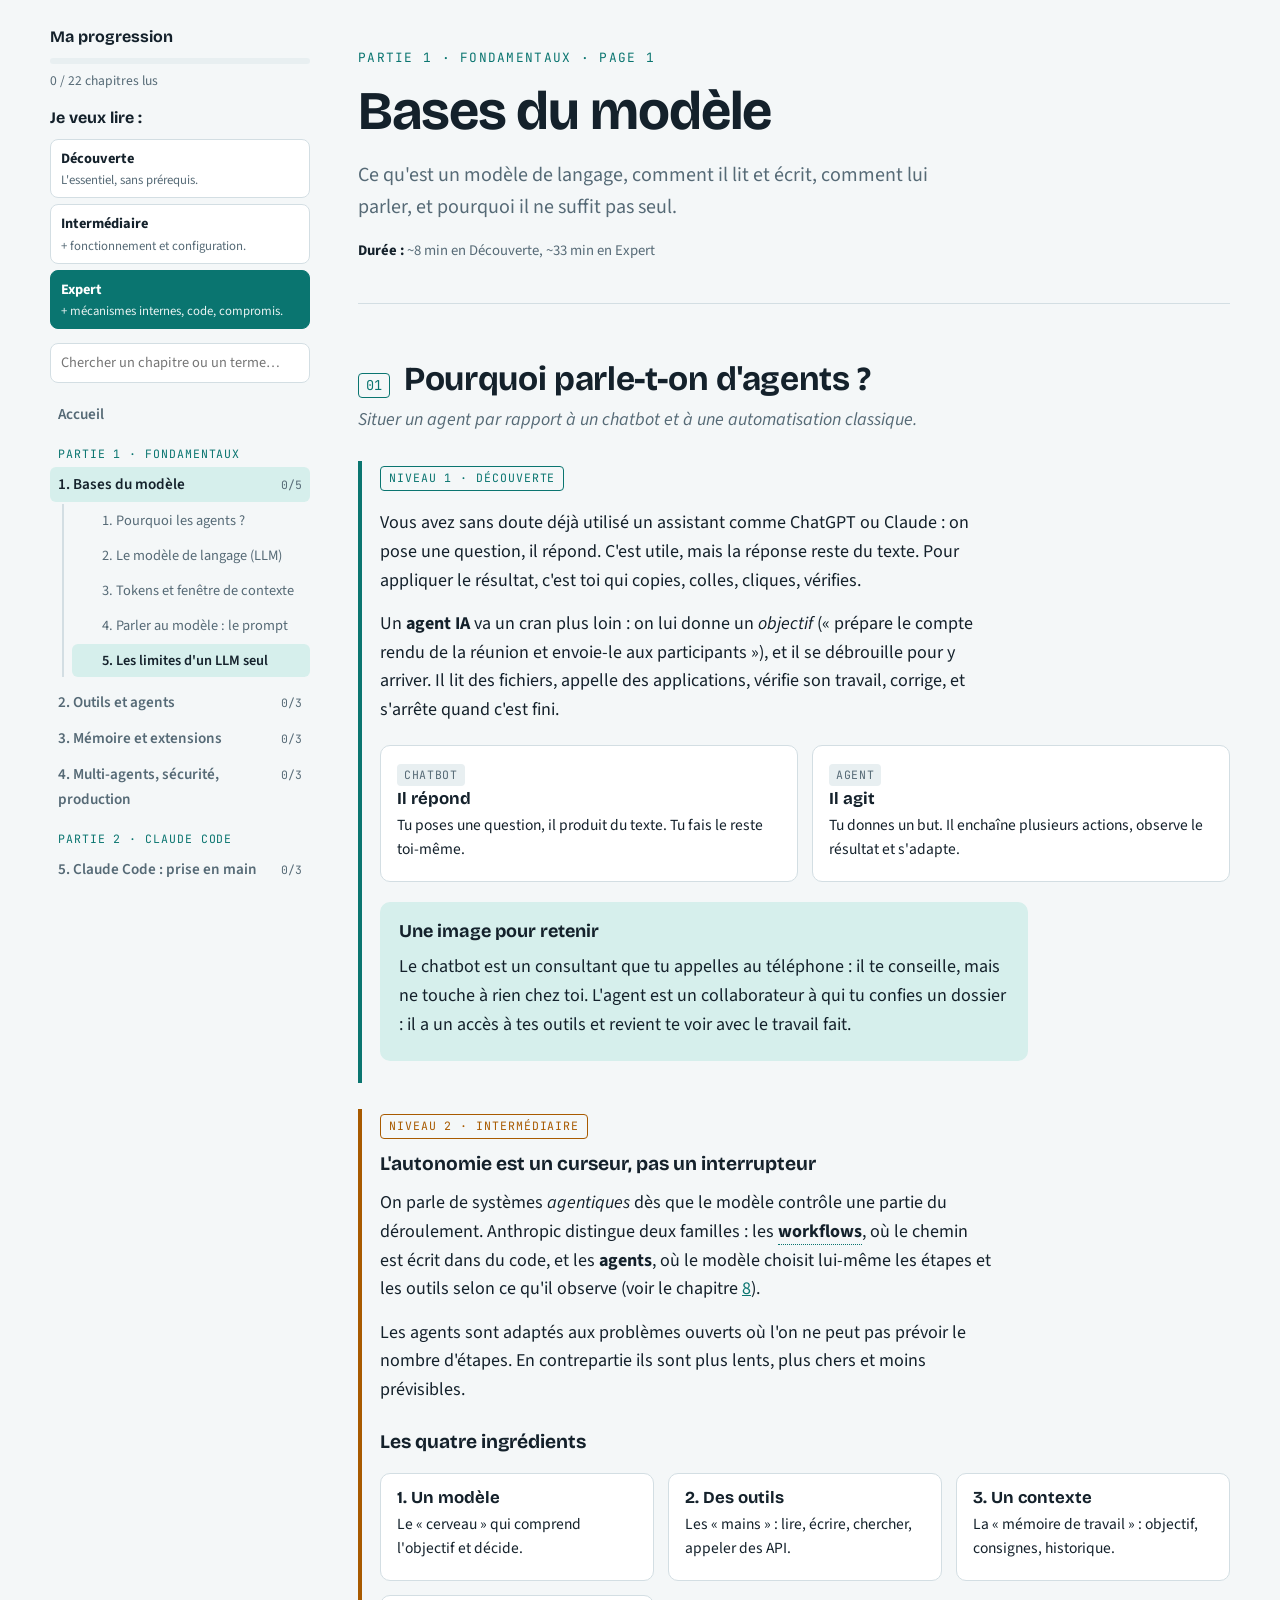
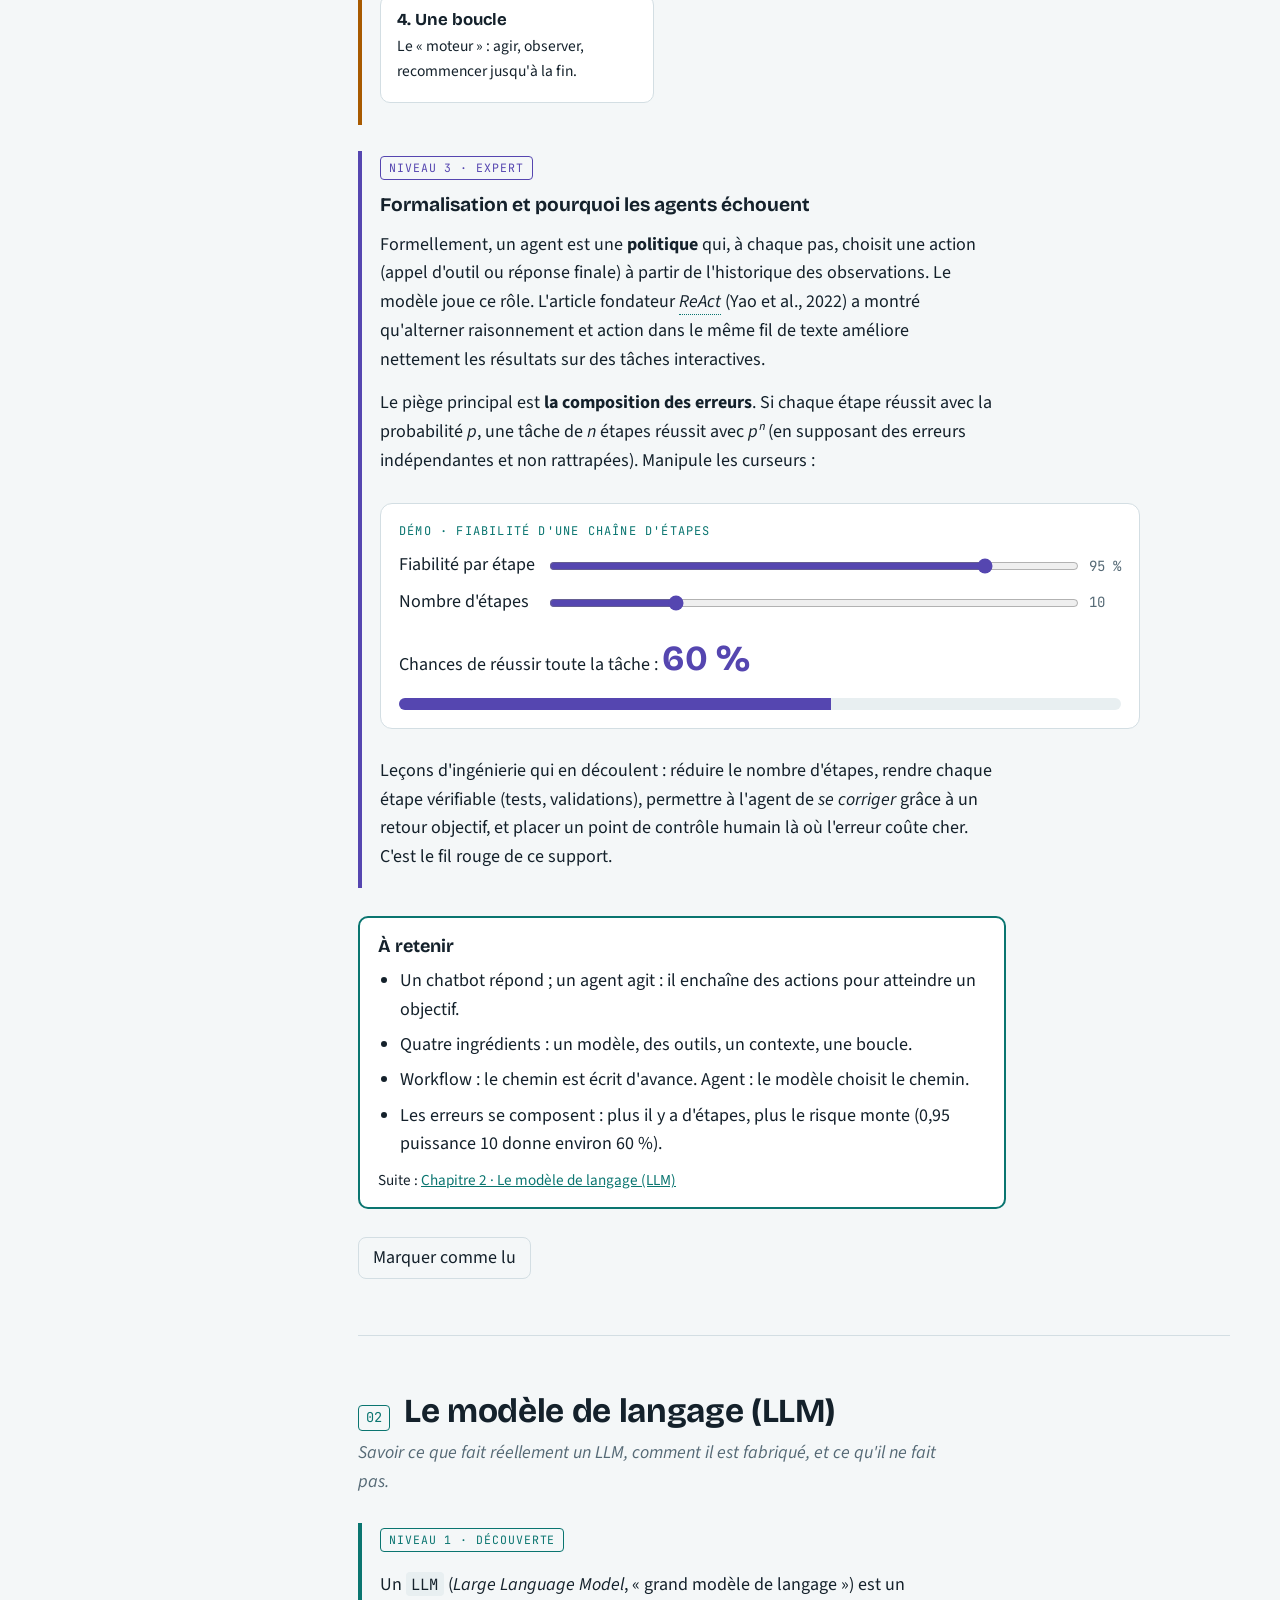
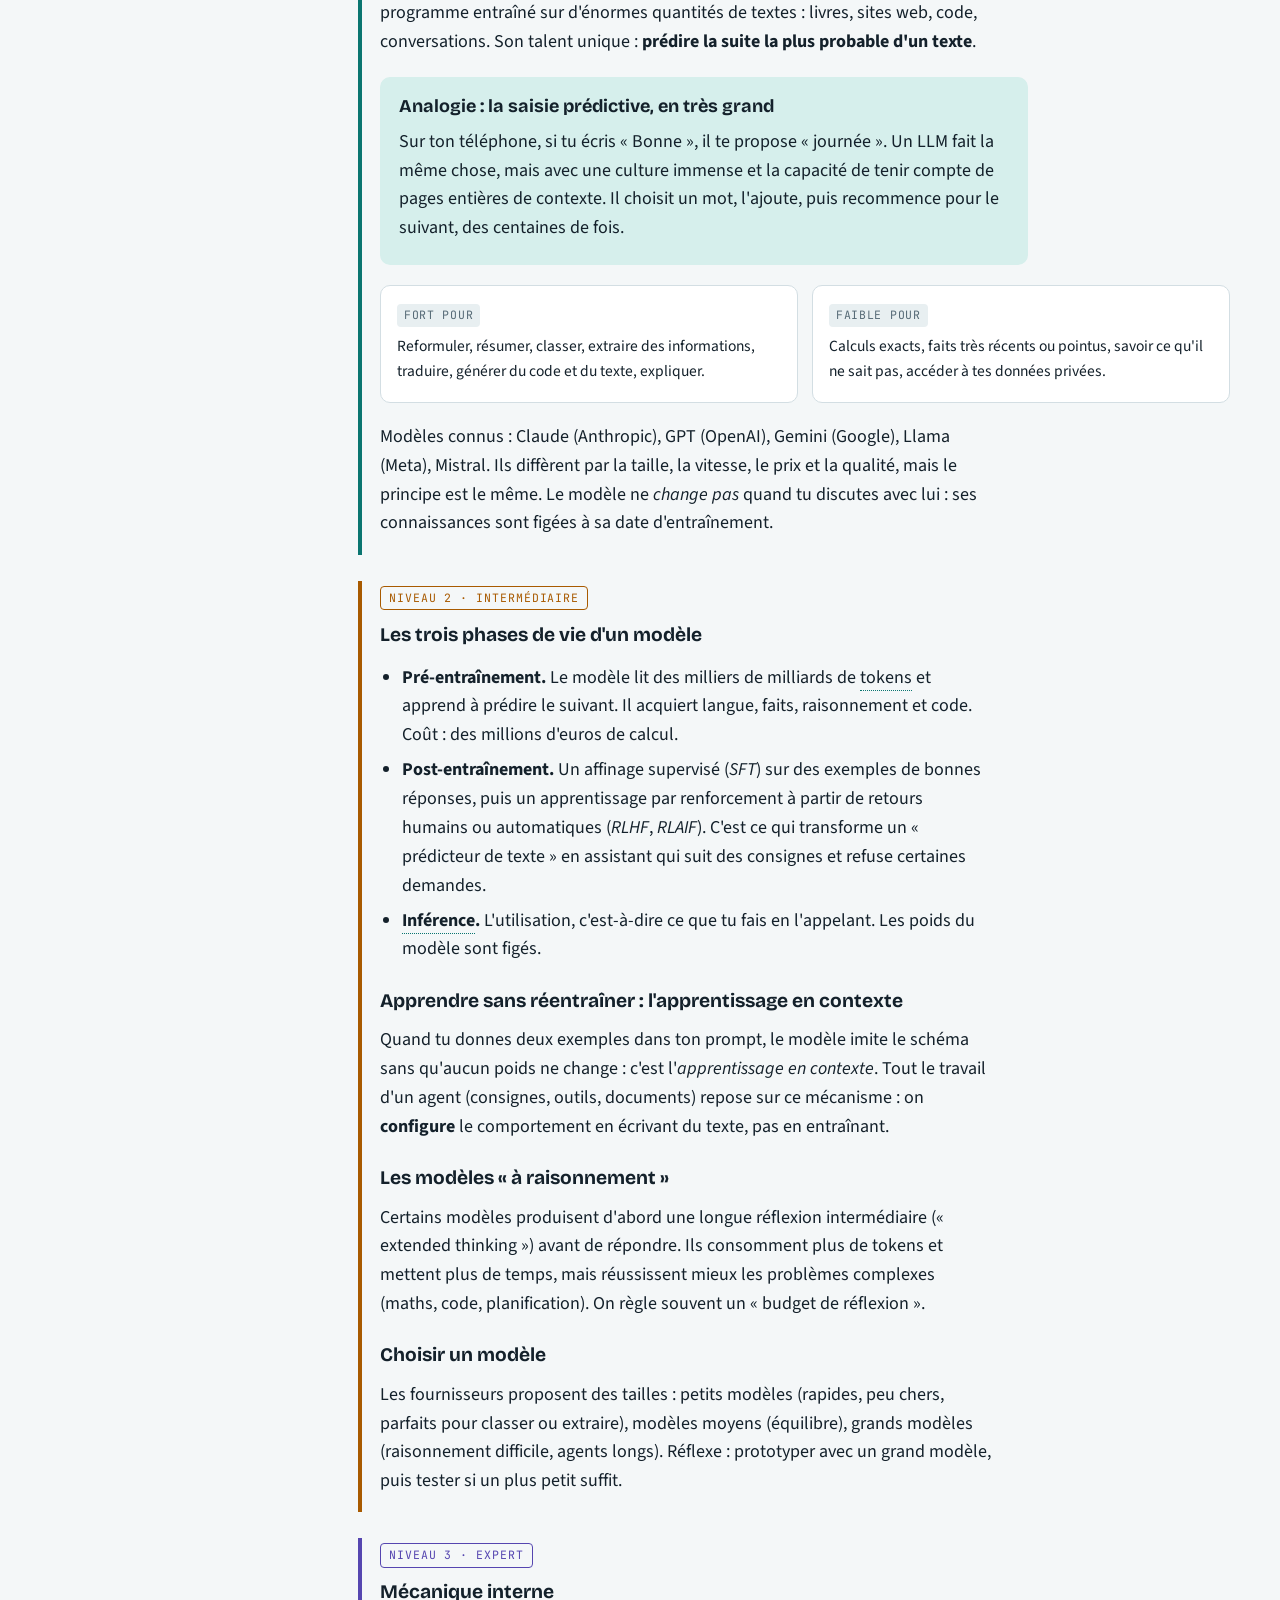
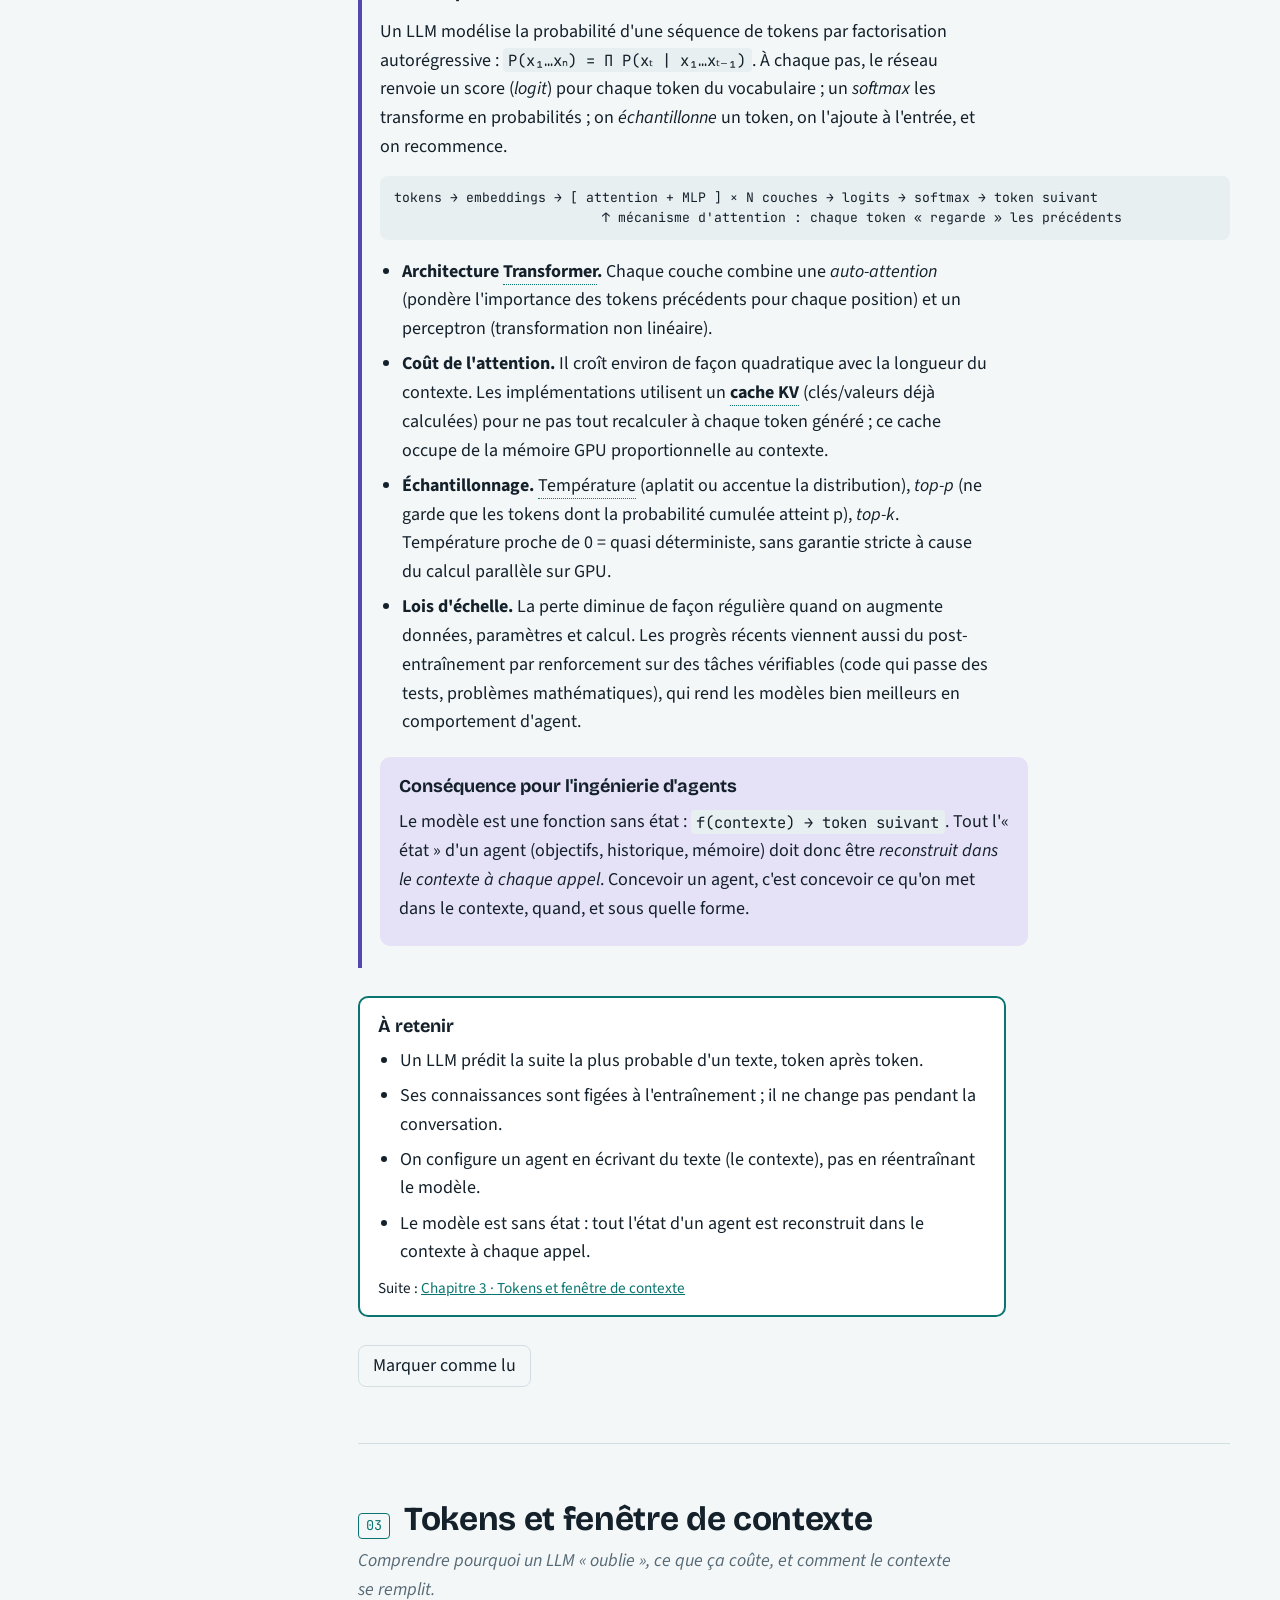
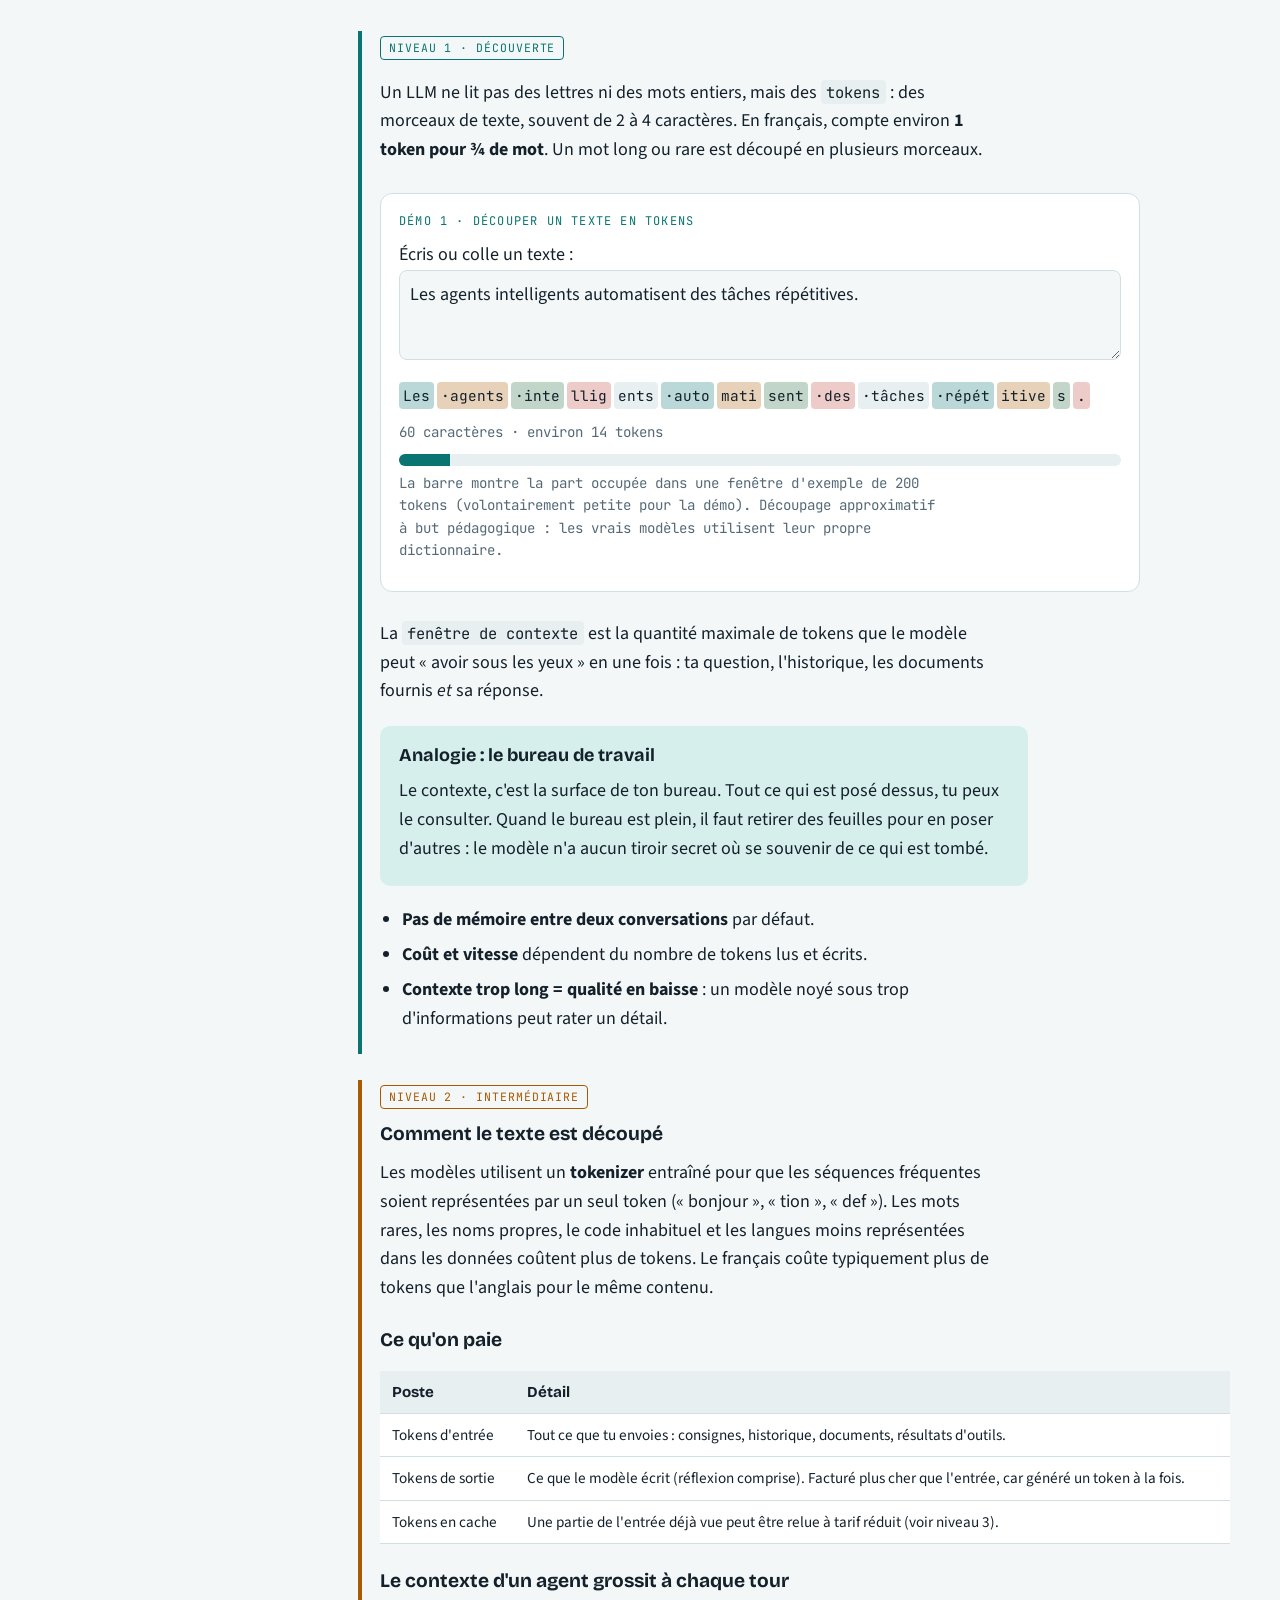
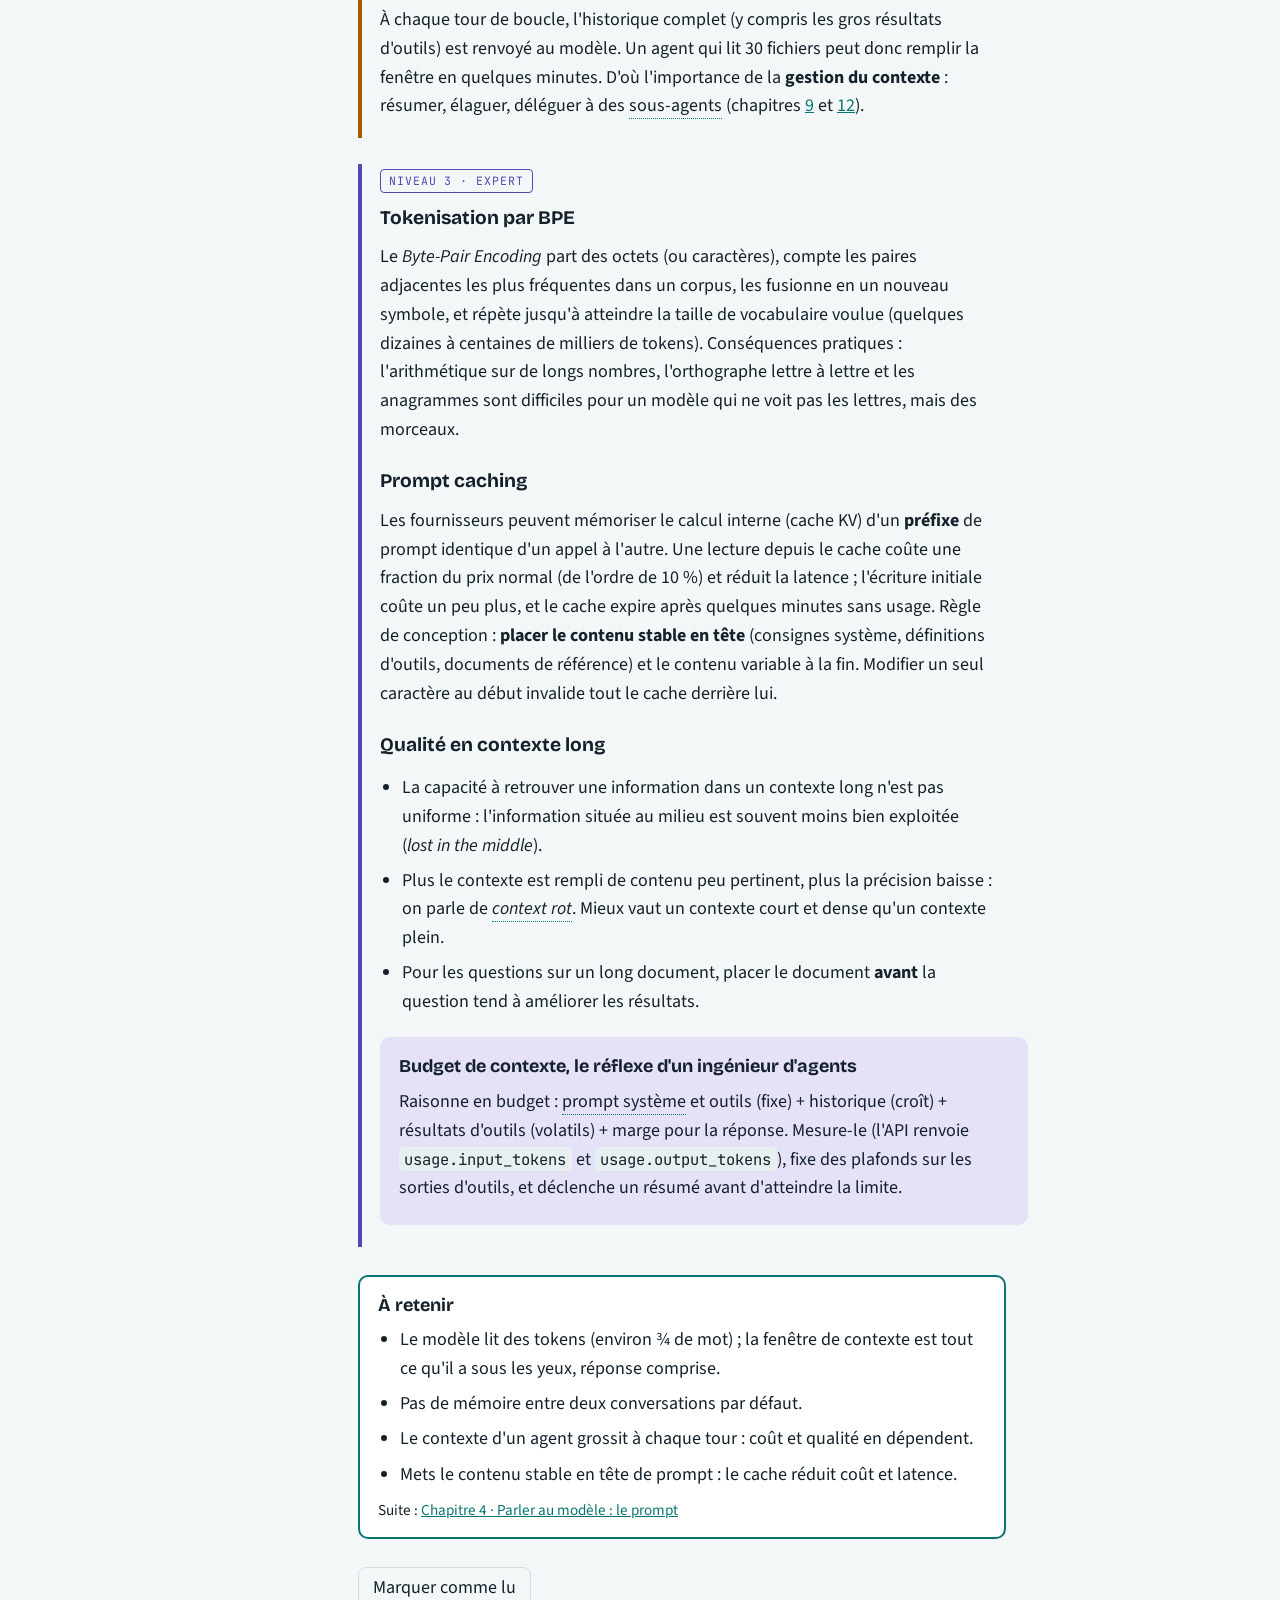
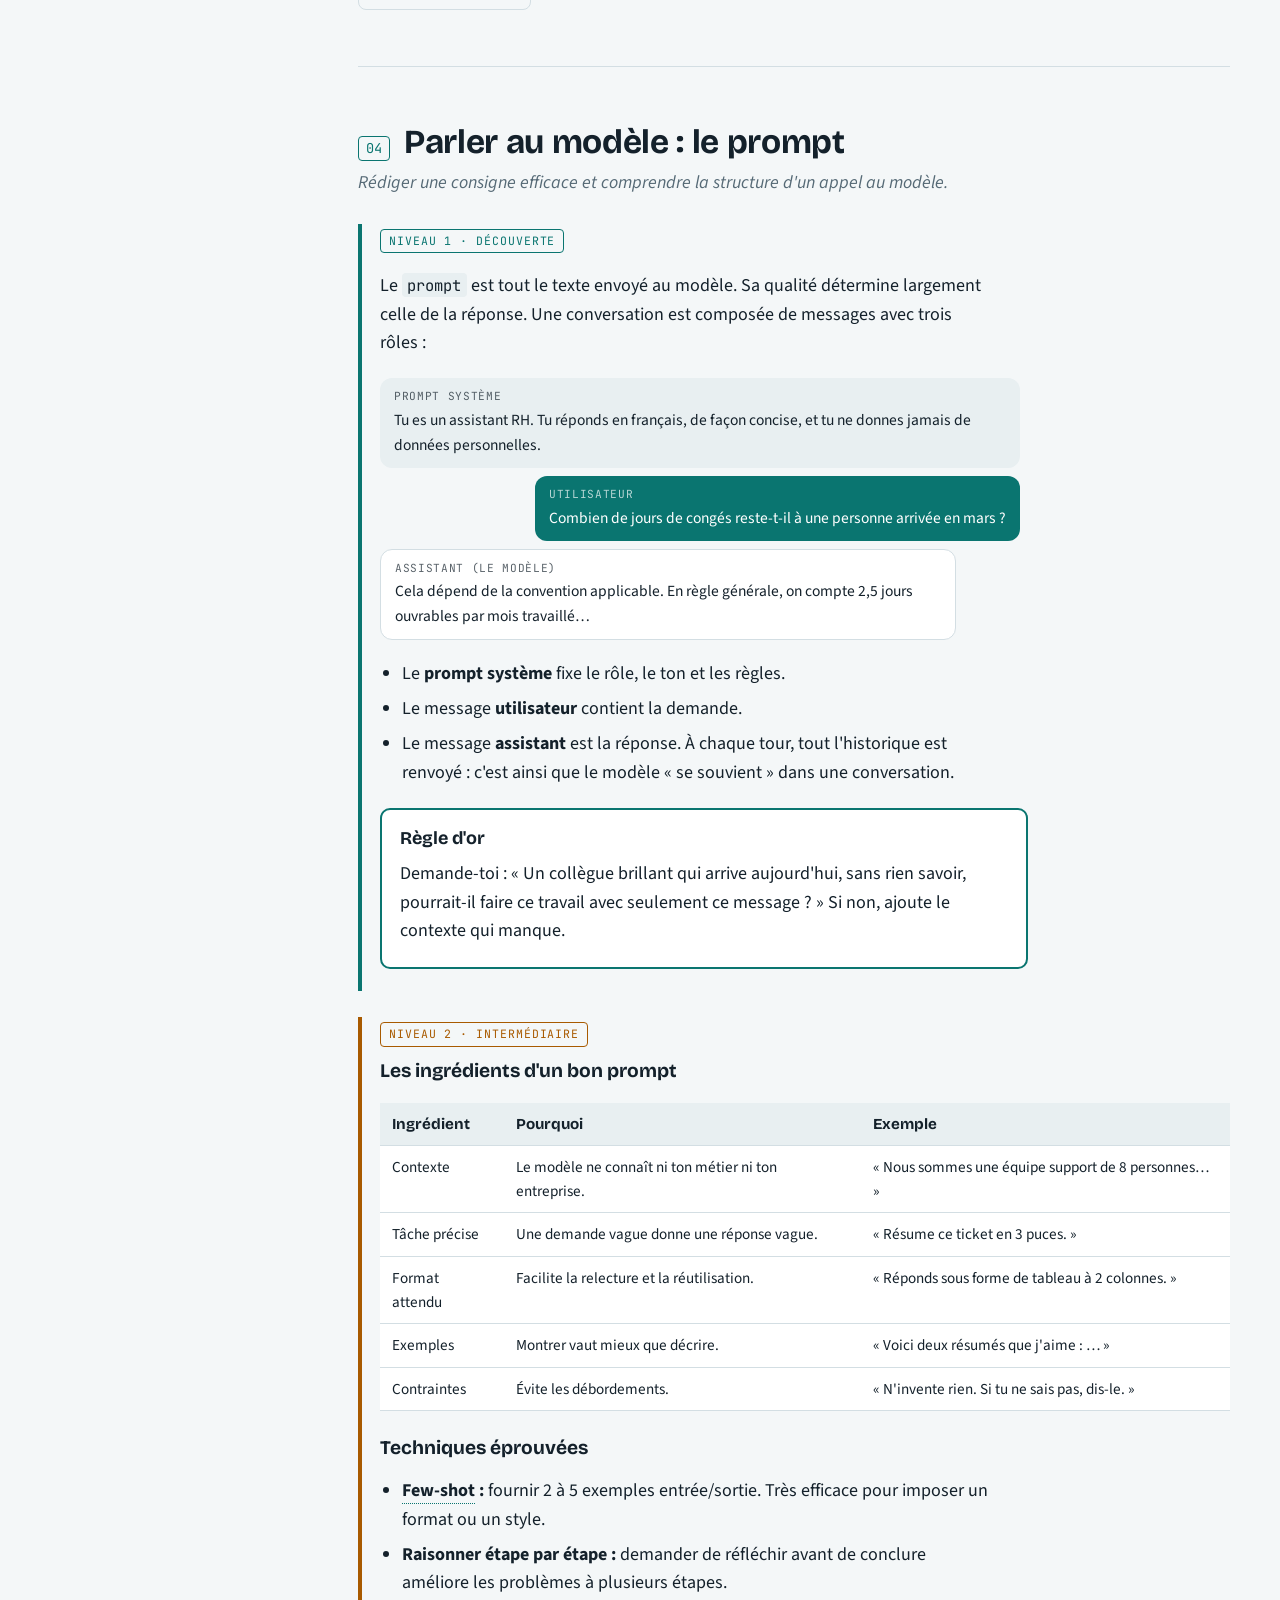
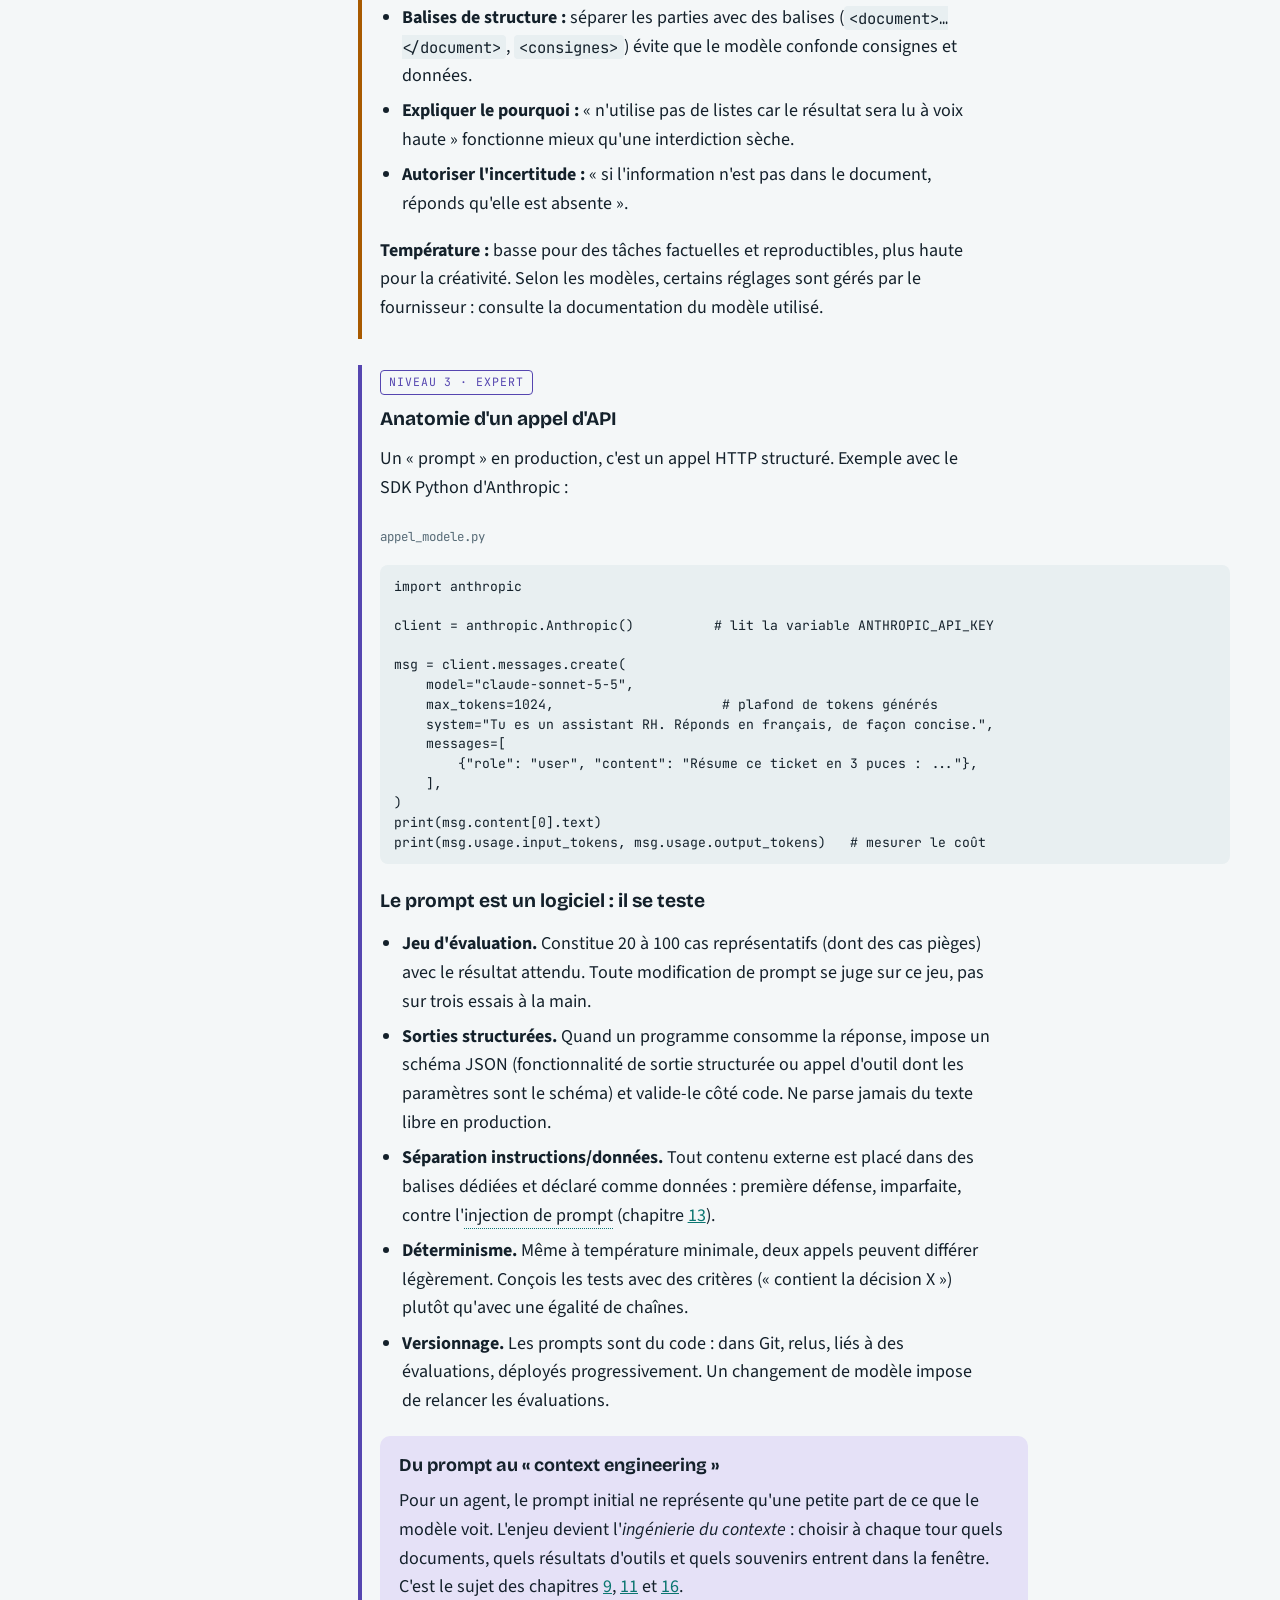
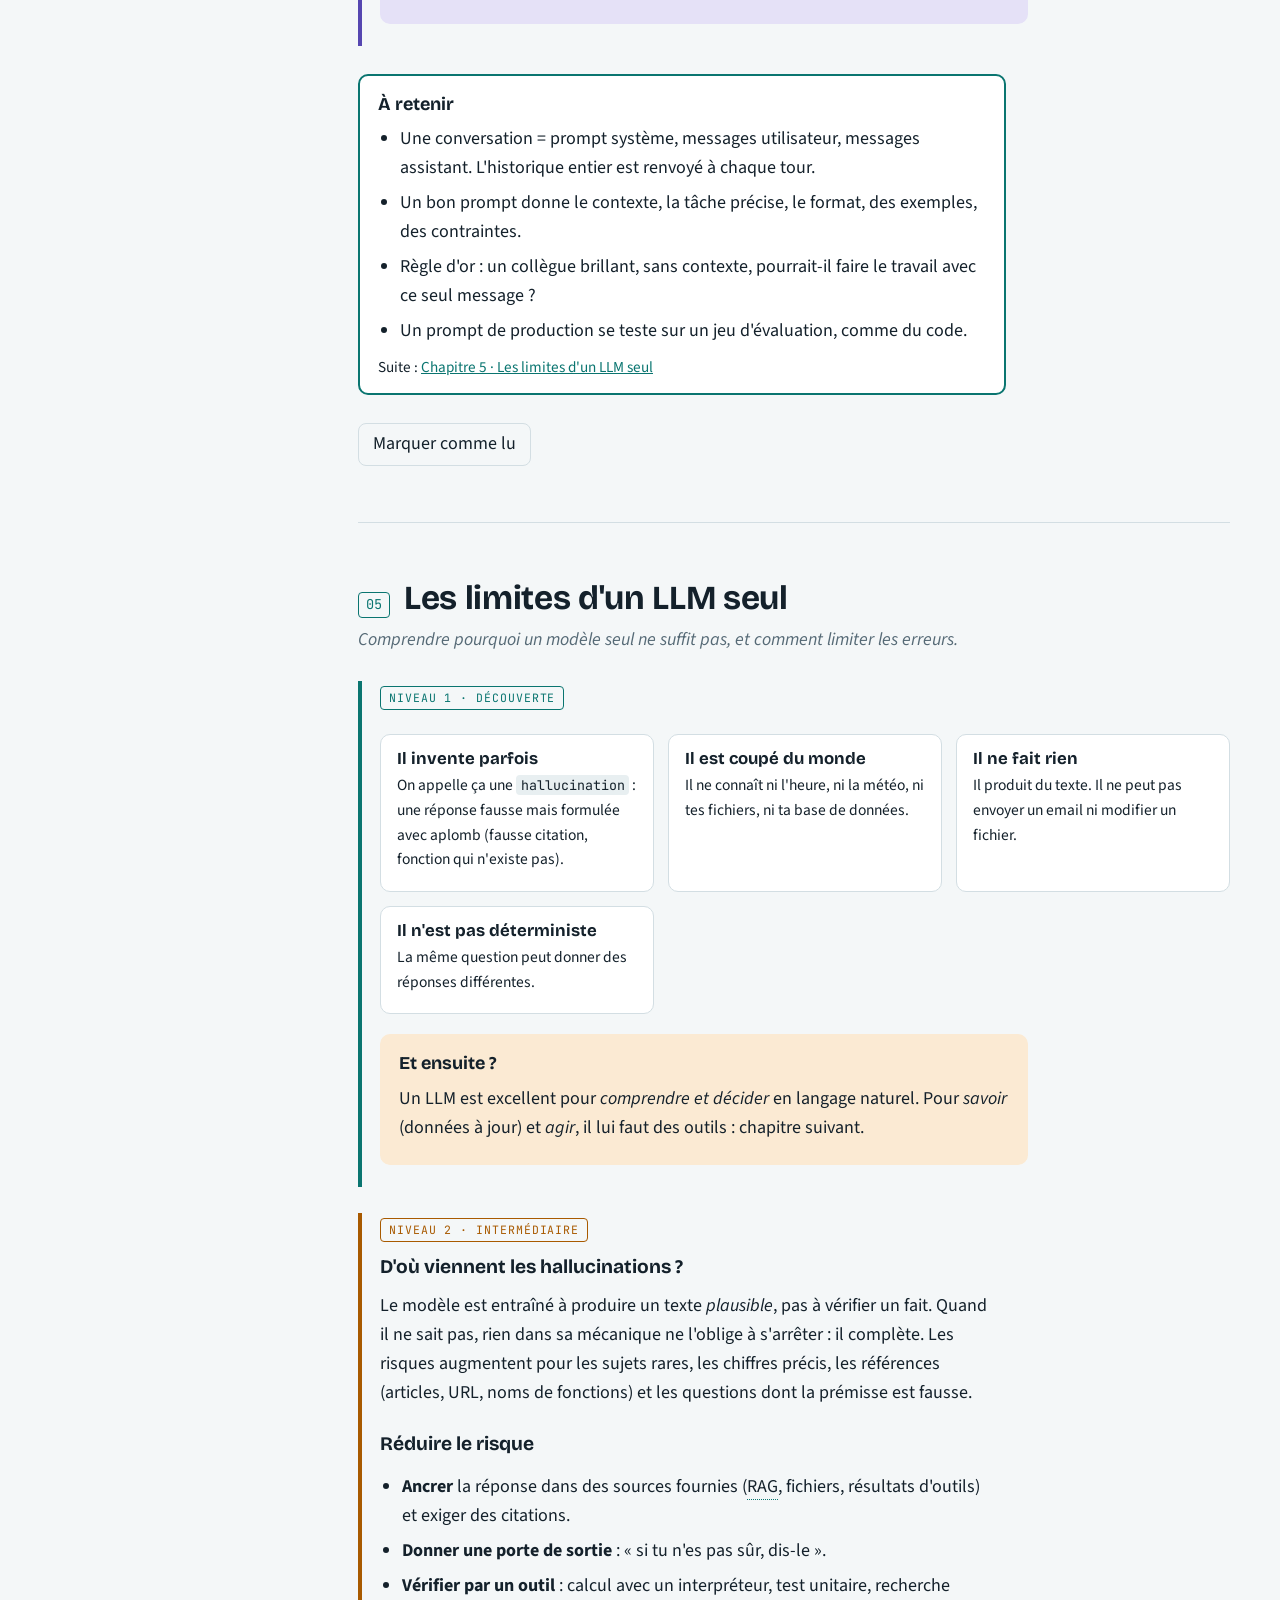
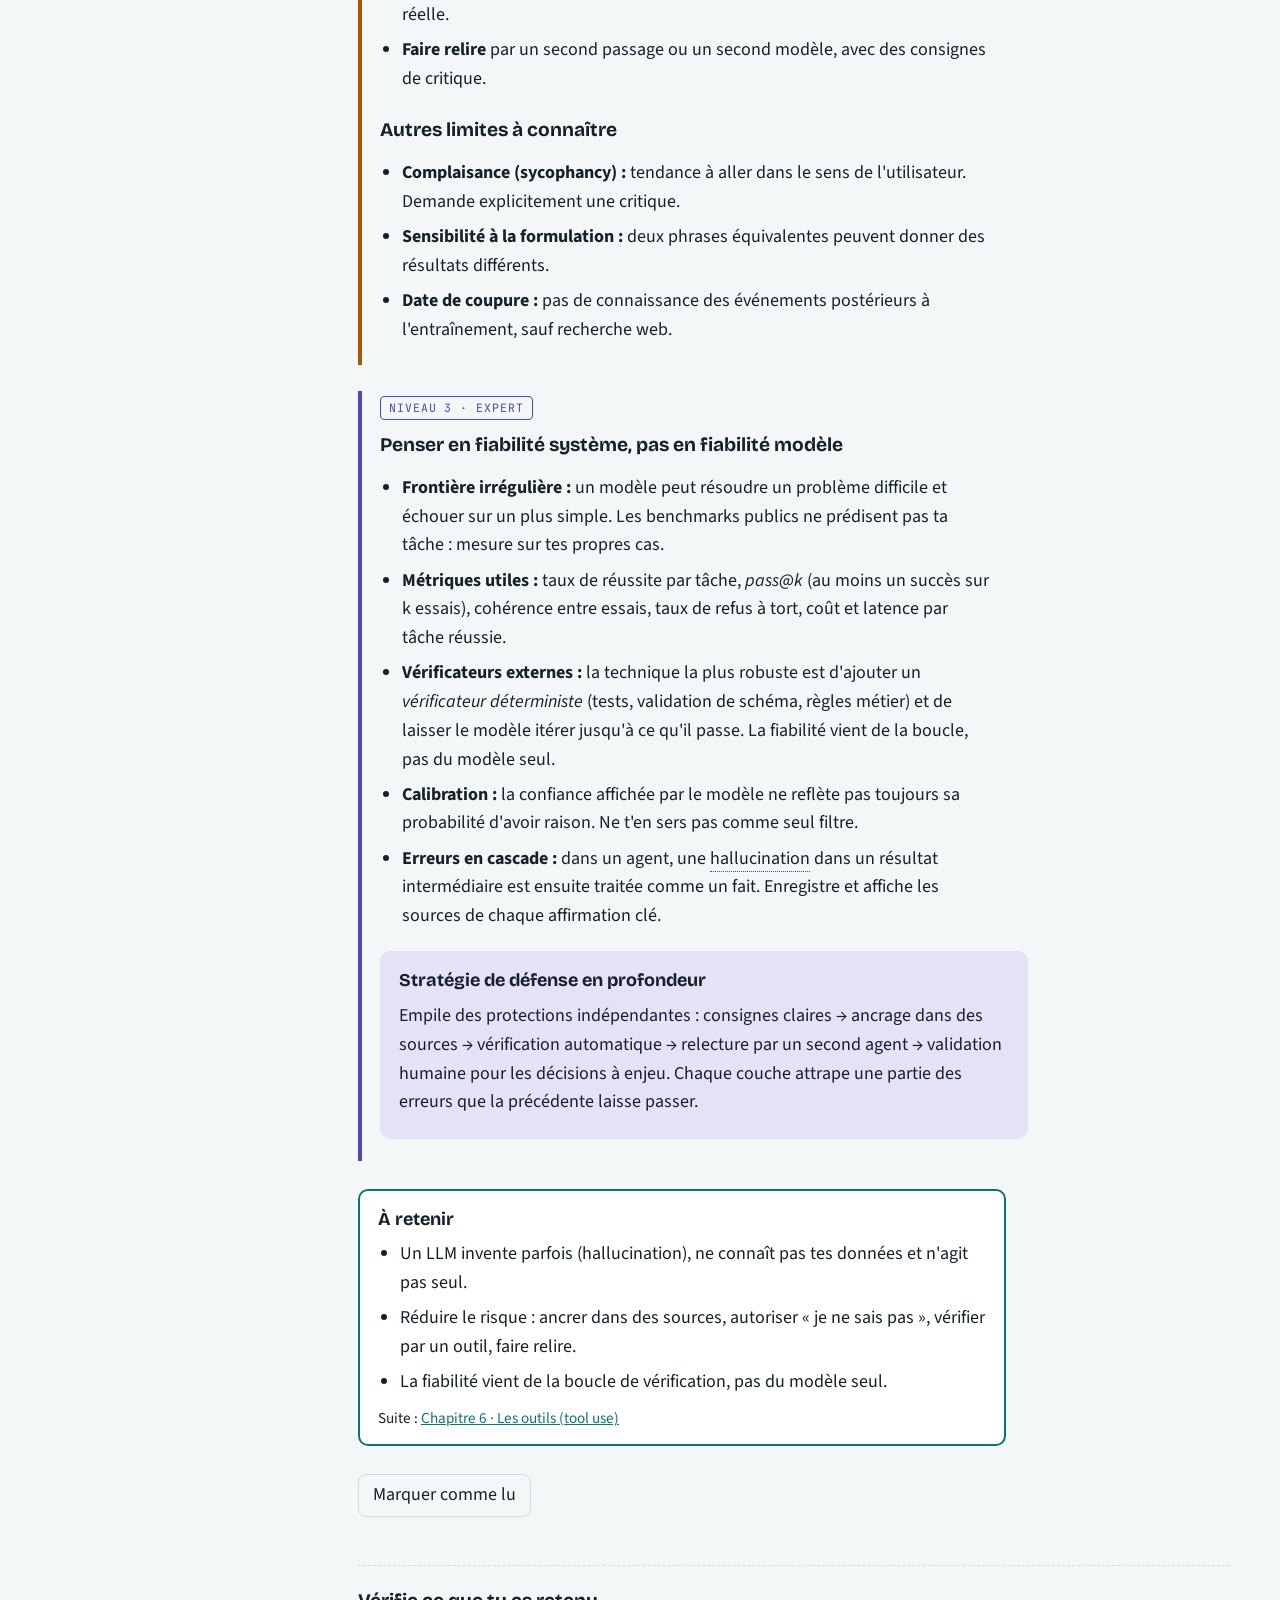
==== 1-bases.html @ f4f0b131 "First commit" ====
<!doctype html>
<html lang="fr">
<head>
<meta charset="utf-8">
<meta name="viewport" content="width=device-width, initial-scale=1, viewport-fit=cover">
<title>Bases du modèle · Comprendre les agents IA</title>
<link rel="preconnect" href="https://fonts.googleapis.com">
<link rel="preconnect" href="https://fonts.gstatic.com" crossorigin>
<link rel="stylesheet" href="https://fonts.googleapis.com/css2?family=Bricolage+Grotesque:opsz,wght@12..96,500;12..96,700&family=Source+Sans+3:wght@400;600;700&family=JetBrains+Mono:wght@400;600&display=swap">
<link rel="stylesheet" href="assets/style.css">
</head>
<body data-page="bases">
<div class="shell">
  <nav class="toc" id="toc" aria-label="Sommaire"></nav>

  <main>
    <header class="hero">
      <p class="eyebrow">Partie 1 · Fondamentaux · Page 1</p>
      <h1>Bases du modèle</h1>
      <p class="lead">Ce qu&#x27;est un modèle de langage, comment il lit et écrit, comment lui parler, et pourquoi il ne suffit pas seul.</p>
      <div class="page-meta" id="page-meta"></div>
    </header>

    <section class="chap" id="c1" data-title="Pourquoi les agents ?">

      <div class="chap-head"><span class="chap-num">01</span><h2>Pourquoi parle-t-on d'agents ?</h2></div>
      <p class="goal">Situer un agent par rapport à un chatbot et à une automatisation classique.</p>

      <div class="lvl" data-lvl="1">
        <p>Vous avez sans doute déjà utilisé un assistant comme ChatGPT ou Claude : on pose une question, il répond. C'est utile, mais la réponse reste du texte. Pour appliquer le résultat, c'est toi qui copies, colles, cliques, vérifies.</p>
        <p>Un <b>agent IA</b> va un cran plus loin : on lui donne un <i>objectif</i> (« prépare le compte rendu de la réunion et envoie-le aux participants »), et il se débrouille pour y arriver. Il lit des fichiers, appelle des applications, vérifie son travail, corrige, et s'arrête quand c'est fini.</p>
        <div class="cols">
          <div class="card"><span class="tag">Chatbot</span><h4>Il répond</h4><p>Tu poses une question, il produit du texte. Tu fais le reste toi-même.</p></div>
          <div class="card"><span class="tag">Agent</span><h4>Il agit</h4><p>Tu donnes un but. Il enchaîne plusieurs actions, observe le résultat et s'adapte.</p></div>
        </div>
        <div class="callout analogy">
          <b>Une image pour retenir</b>
          <p>Le chatbot est un consultant que tu appelles au téléphone : il te conseille, mais ne touche à rien chez toi. L'agent est un collaborateur à qui tu confies un dossier : il a un accès à tes outils et revient te voir avec le travail fait.</p>
        </div>
      </div>

      <div class="lvl" data-lvl="2">
        <h3>L'autonomie est un curseur, pas un interrupteur</h3>
        <p>On parle de systèmes <i>agentiques</i> dès que le modèle contrôle une partie du déroulement. Anthropic distingue deux familles : les <b>workflows</b>, où le chemin est écrit dans du code, et les <b>agents</b>, où le modèle choisit lui-même les étapes et les outils selon ce qu'il observe (voir le chapitre <a href="2-outils-agents.html#c8">8</a>).</p>
        <p>Les agents sont adaptés aux problèmes ouverts où l'on ne peut pas prévoir le nombre d'étapes. En contrepartie ils sont plus lents, plus chers et moins prévisibles.</p>
        <h3>Les quatre ingrédients</h3>
        <div class="cols">
          <div class="card"><h4>1. Un modèle</h4><p>Le « cerveau » qui comprend l'objectif et décide.</p></div>
          <div class="card"><h4>2. Des outils</h4><p>Les « mains » : lire, écrire, chercher, appeler des API.</p></div>
          <div class="card"><h4>3. Un contexte</h4><p>La « mémoire de travail » : objectif, consignes, historique.</p></div>
          <div class="card"><h4>4. Une boucle</h4><p>Le « moteur » : agir, observer, recommencer jusqu'à la fin.</p></div>
        </div>
      </div>

      <div class="lvl" data-lvl="3">
        <h3>Formalisation et pourquoi les agents échouent</h3>
        <p>Formellement, un agent est une <b>politique</b> qui, à chaque pas, choisit une action (appel d'outil ou réponse finale) à partir de l'historique des observations. Le modèle joue ce rôle. L'article fondateur <i>ReAct</i> (Yao et al., 2022) a montré qu'alterner raisonnement et action dans le même fil de texte améliore nettement les résultats sur des tâches interactives.</p>
        <p>Le piège principal est <b>la composition des erreurs</b>. Si chaque étape réussit avec la probabilité <i>p</i>, une tâche de <i>n</i> étapes réussit avec <i>pⁿ</i> (en supposant des erreurs indépendantes et non rattrapées). Manipule les curseurs :</p>
        <div class="demo">
          <span class="demo-label">Démo · Fiabilité d'une chaîne d'étapes</span>
          <div class="sliders">
            <label for="rel-p">Fiabilité par étape</label><input id="rel-p" type="range" min="70" max="100" value="95"><span class="stat" id="rel-p-v">95 %</span>
            <label for="rel-n">Nombre d'étapes</label><input id="rel-n" type="range" min="1" max="40" value="10"><span class="stat" id="rel-n-v">10</span>
          </div>
          <p style="margin-bottom:0">Chances de réussir toute la tâche : <span class="big" id="rel-out">60 %</span></p>
          <div class="meter" aria-hidden="true"><i id="rel-bar" style="background:var(--l3)"></i></div>
        </div>
        <p>Leçons d'ingénierie qui en découlent : réduire le nombre d'étapes, rendre chaque étape vérifiable (tests, validations), permettre à l'agent de <i>se corriger</i> grâce à un retour objectif, et placer un point de contrôle humain là où l'erreur coûte cher. C'est le fil rouge de ce support.</p>
      </div>
      <div class="callout key retenir">
        <b>À retenir</b>
        <ul class="clean">
          <li>Un chatbot répond ; un agent agit : il enchaîne des actions pour atteindre un objectif.</li>
          <li>Quatre ingrédients : un modèle, des outils, un contexte, une boucle.</li>
          <li>Workflow : le chemin est écrit d'avance. Agent : le modèle choisit le chemin.</li>
          <li>Les erreurs se composent : plus il y a d'étapes, plus le risque monte (0,95 puissance 10 donne environ 60 %).</li>
        </ul>
        <p>Suite : <a href="1-bases.html#c2">Chapitre 2 · Le modèle de langage (LLM)</a></p>
      </div>
      <div class="done-row"><button type="button" data-done="c1" aria-pressed="false">Marquer comme lu</button></div>
    </section>

    <section class="chap" id="c2" data-title="Le modèle de langage (LLM)">
      <div class="chap-head"><span class="chap-num">02</span><h2>Le modèle de langage (LLM)</h2></div>
      <p class="goal">Savoir ce que fait réellement un LLM, comment il est fabriqué, et ce qu'il ne fait pas.</p>

      <div class="lvl" data-lvl="1">
        <p>Un <code>LLM</code> (<i>Large Language Model</i>, « grand modèle de langage ») est un programme entraîné sur d'énormes quantités de textes : livres, sites web, code, conversations. Son talent unique : <b>prédire la suite la plus probable d'un texte</b>.</p>
        <div class="callout analogy">
          <b>Analogie : la saisie prédictive, en très grand</b>
          <p>Sur ton téléphone, si tu écris « Bonne », il te propose « journée ». Un LLM fait la même chose, mais avec une culture immense et la capacité de tenir compte de pages entières de contexte. Il choisit un mot, l'ajoute, puis recommence pour le suivant, des centaines de fois.</p>
        </div>
        <div class="cols">
          <div class="card"><span class="tag">Fort pour</span><p>Reformuler, résumer, classer, extraire des informations, traduire, générer du code et du texte, expliquer.</p></div>
          <div class="card"><span class="tag">Faible pour</span><p>Calculs exacts, faits très récents ou pointus, savoir ce qu'il ne sait pas, accéder à tes données privées.</p></div>
        </div>
        <p>Modèles connus : Claude (Anthropic), GPT (OpenAI), Gemini (Google), Llama (Meta), Mistral. Ils diffèrent par la taille, la vitesse, le prix et la qualité, mais le principe est le même. Le modèle ne <i>change pas</i> quand tu discutes avec lui : ses connaissances sont figées à sa date d'entraînement.</p>
      </div>

      <div class="lvl" data-lvl="2">
        <h3>Les trois phases de vie d'un modèle</h3>
        <ul class="clean">
          <li><b>Pré-entraînement.</b> Le modèle lit des milliers de milliards de tokens et apprend à prédire le suivant. Il acquiert langue, faits, raisonnement et code. Coût : des millions d'euros de calcul.</li>
          <li><b>Post-entraînement.</b> Un affinage supervisé (<i>SFT</i>) sur des exemples de bonnes réponses, puis un apprentissage par renforcement à partir de retours humains ou automatiques (<i>RLHF</i>, <i>RLAIF</i>). C'est ce qui transforme un « prédicteur de texte » en assistant qui suit des consignes et refuse certaines demandes.</li>
          <li><b>Inférence.</b> L'utilisation, c'est-à-dire ce que tu fais en l'appelant. Les poids du modèle sont figés.</li>
        </ul>
        <h3>Apprendre sans réentraîner : l'apprentissage en contexte</h3>
        <p>Quand tu donnes deux exemples dans ton prompt, le modèle imite le schéma sans qu'aucun poids ne change : c'est l'<i>apprentissage en contexte</i>. Tout le travail d'un agent (consignes, outils, documents) repose sur ce mécanisme : on <b>configure</b> le comportement en écrivant du texte, pas en entraînant.</p>
        <h3>Les modèles « à raisonnement »</h3>
        <p>Certains modèles produisent d'abord une longue réflexion intermédiaire (« extended thinking ») avant de répondre. Ils consomment plus de tokens et mettent plus de temps, mais réussissent mieux les problèmes complexes (maths, code, planification). On règle souvent un « budget de réflexion ».</p>
        <h3>Choisir un modèle</h3>
        <p>Les fournisseurs proposent des tailles : petits modèles (rapides, peu chers, parfaits pour classer ou extraire), modèles moyens (équilibre), grands modèles (raisonnement difficile, agents longs). Réflexe : prototyper avec un grand modèle, puis tester si un plus petit suffit.</p>
      </div>

      <div class="lvl" data-lvl="3">
        <h3>Mécanique interne</h3>
        <p>Un LLM modélise la probabilité d'une séquence de tokens par factorisation autorégressive : <code>P(x₁…xₙ) = Π P(xₜ | x₁…xₜ₋₁)</code>. À chaque pas, le réseau renvoie un score (<i>logit</i>) pour chaque token du vocabulaire ; un <i>softmax</i> les transforme en probabilités ; on <i>échantillonne</i> un token, on l'ajoute à l'entrée, et on recommence.</p>
        <pre class="code"><code>tokens → embeddings → [ attention + MLP ] × N couches → logits → softmax → token suivant
                          ↑ mécanisme d'attention : chaque token « regarde » les précédents</code></pre>
        <ul class="clean">
          <li><b>Architecture Transformer.</b> Chaque couche combine une <i>auto-attention</i> (pondère l'importance des tokens précédents pour chaque position) et un perceptron (transformation non linéaire).</li>
          <li><b>Coût de l'attention.</b> Il croît environ de façon quadratique avec la longueur du contexte. Les implémentations utilisent un <b>cache KV</b> (clés/valeurs déjà calculées) pour ne pas tout recalculer à chaque token généré ; ce cache occupe de la mémoire GPU proportionnelle au contexte.</li>
          <li><b>Échantillonnage.</b> Température (aplatit ou accentue la distribution), <i>top-p</i> (ne garde que les tokens dont la probabilité cumulée atteint p), <i>top-k</i>. Température proche de 0 = quasi déterministe, sans garantie stricte à cause du calcul parallèle sur GPU.</li>
          <li><b>Lois d'échelle.</b> La perte diminue de façon régulière quand on augmente données, paramètres et calcul. Les progrès récents viennent aussi du post-entraînement par renforcement sur des tâches vérifiables (code qui passe des tests, problèmes mathématiques), qui rend les modèles bien meilleurs en comportement d'agent.</li>
        </ul>
        <div class="callout deep">
          <b>Conséquence pour l'ingénierie d'agents</b>
          <p>Le modèle est une fonction sans état : <code>f(contexte) → token suivant</code>. Tout l'« état » d'un agent (objectifs, historique, mémoire) doit donc être <i>reconstruit dans le contexte à chaque appel</i>. Concevoir un agent, c'est concevoir ce qu'on met dans le contexte, quand, et sous quelle forme.</p>
        </div>
      </div>
      <div class="callout key retenir">
        <b>À retenir</b>
        <ul class="clean">
          <li>Un LLM prédit la suite la plus probable d'un texte, token après token.</li>
          <li>Ses connaissances sont figées à l'entraînement ; il ne change pas pendant la conversation.</li>
          <li>On configure un agent en écrivant du texte (le contexte), pas en réentraînant le modèle.</li>
          <li>Le modèle est sans état : tout l'état d'un agent est reconstruit dans le contexte à chaque appel.</li>
        </ul>
        <p>Suite : <a href="1-bases.html#c3">Chapitre 3 · Tokens et fenêtre de contexte</a></p>
      </div>
      <div class="done-row"><button type="button" data-done="c2" aria-pressed="false">Marquer comme lu</button></div>
    </section>

    <section class="chap" id="c3" data-title="Tokens et fenêtre de contexte">
      <div class="chap-head"><span class="chap-num">03</span><h2>Tokens et fenêtre de contexte</h2></div>
      <p class="goal">Comprendre pourquoi un LLM « oublie », ce que ça coûte, et comment le contexte se remplit.</p>

      <div class="lvl" data-lvl="1">
        <p>Un LLM ne lit pas des lettres ni des mots entiers, mais des <code>tokens</code> : des morceaux de texte, souvent de 2 à 4 caractères. En français, compte environ <b>1 token pour ¾ de mot</b>. Un mot long ou rare est découpé en plusieurs morceaux.</p>
        <div class="demo" id="demo-tokens">
          <span class="demo-label">Démo 1 · Découper un texte en tokens</span>
          <label for="tok-in">Écris ou colle un texte :</label>
          <textarea id="tok-in">Les agents intelligents automatisent des tâches répétitives.</textarea>
          <div class="chips" id="tok-out" aria-live="polite"></div>
          <div class="row"><span class="stat" id="tok-stat"></span></div>
          <div class="meter" aria-hidden="true"><i id="tok-bar"></i></div>
          <p class="stat" style="margin-top:6px">La barre montre la part occupée dans une fenêtre d'exemple de 200 tokens (volontairement petite pour la démo). Découpage approximatif à but pédagogique : les vrais modèles utilisent leur propre dictionnaire.</p>
        </div>
        <p>La <code>fenêtre de contexte</code> est la quantité maximale de tokens que le modèle peut « avoir sous les yeux » en une fois : ta question, l'historique, les documents fournis <i>et</i> sa réponse.</p>
        <div class="callout analogy">
          <b>Analogie : le bureau de travail</b>
          <p>Le contexte, c'est la surface de ton bureau. Tout ce qui est posé dessus, tu peux le consulter. Quand le bureau est plein, il faut retirer des feuilles pour en poser d'autres : le modèle n'a aucun tiroir secret où se souvenir de ce qui est tombé.</p>
        </div>
        <ul class="clean">
          <li><b>Pas de mémoire entre deux conversations</b> par défaut.</li>
          <li><b>Coût et vitesse</b> dépendent du nombre de tokens lus et écrits.</li>
          <li><b>Contexte trop long = qualité en baisse</b> : un modèle noyé sous trop d'informations peut rater un détail.</li>
        </ul>
      </div>

      <div class="lvl" data-lvl="2">
        <h3>Comment le texte est découpé</h3>
        <p>Les modèles utilisent un <b>tokenizer</b> entraîné pour que les séquences fréquentes soient représentées par un seul token (« bonjour », « tion », « def »). Les mots rares, les noms propres, le code inhabituel et les langues moins représentées dans les données coûtent plus de tokens. Le français coûte typiquement plus de tokens que l'anglais pour le même contenu.</p>
        <h3>Ce qu'on paie</h3>
        <div class="scroll-x"><table>
          <thead><tr><th>Poste</th><th>Détail</th></tr></thead>
          <tbody>
            <tr><td>Tokens d'entrée</td><td>Tout ce que tu envoies : consignes, historique, documents, résultats d'outils.</td></tr>
            <tr><td>Tokens de sortie</td><td>Ce que le modèle écrit (réflexion comprise). Facturé plus cher que l'entrée, car généré un token à la fois.</td></tr>
            <tr><td>Tokens en cache</td><td>Une partie de l'entrée déjà vue peut être relue à tarif réduit (voir niveau 3).</td></tr>
          </tbody>
        </table></div>
        <h3>Le contexte d'un agent grossit à chaque tour</h3>
        <p>À chaque tour de boucle, l'historique complet (y compris les gros résultats d'outils) est renvoyé au modèle. Un agent qui lit 30 fichiers peut donc remplir la fenêtre en quelques minutes. D'où l'importance de la <b>gestion du contexte</b> : résumer, élaguer, déléguer à des sous-agents (chapitres <a href="3-memoire-extensions.html#c9">9</a> et <a href="4-multi-securite-prod.html#c12">12</a>).</p>
      </div>

      <div class="lvl" data-lvl="3">
        <h3>Tokenisation par BPE</h3>
        <p>Le <i>Byte-Pair Encoding</i> part des octets (ou caractères), compte les paires adjacentes les plus fréquentes dans un corpus, les fusionne en un nouveau symbole, et répète jusqu'à atteindre la taille de vocabulaire voulue (quelques dizaines à centaines de milliers de tokens). Conséquences pratiques : l'arithmétique sur de longs nombres, l'orthographe lettre à lettre et les anagrammes sont difficiles pour un modèle qui ne voit pas les lettres, mais des morceaux.</p>
        <h3>Prompt caching</h3>
        <p>Les fournisseurs peuvent mémoriser le calcul interne (cache KV) d'un <b>préfixe</b> de prompt identique d'un appel à l'autre. Une lecture depuis le cache coûte une fraction du prix normal (de l'ordre de 10 %) et réduit la latence ; l'écriture initiale coûte un peu plus, et le cache expire après quelques minutes sans usage. Règle de conception : <b>placer le contenu stable en tête</b> (consignes système, définitions d'outils, documents de référence) et le contenu variable à la fin. Modifier un seul caractère au début invalide tout le cache derrière lui.</p>
        <h3>Qualité en contexte long</h3>
        <ul class="clean">
          <li>La capacité à retrouver une information dans un contexte long n'est pas uniforme : l'information située au milieu est souvent moins bien exploitée (<i>lost in the middle</i>).</li>
          <li>Plus le contexte est rempli de contenu peu pertinent, plus la précision baisse : on parle de <i>context rot</i>. Mieux vaut un contexte court et dense qu'un contexte plein.</li>
          <li>Pour les questions sur un long document, placer le document <b>avant</b> la question tend à améliorer les résultats.</li>
        </ul>
        <div class="callout deep">
          <b>Budget de contexte, le réflexe d'un ingénieur d'agents</b>
          <p>Raisonne en budget : prompt système et outils (fixe) + historique (croît) + résultats d'outils (volatils) + marge pour la réponse. Mesure-le (l'API renvoie <code>usage.input_tokens</code> et <code>usage.output_tokens</code>), fixe des plafonds sur les sorties d'outils, et déclenche un résumé avant d'atteindre la limite.</p>
        </div>
      </div>
      <div class="callout key retenir">
        <b>À retenir</b>
        <ul class="clean">
          <li>Le modèle lit des tokens (environ ¾ de mot) ; la fenêtre de contexte est tout ce qu'il a sous les yeux, réponse comprise.</li>
          <li>Pas de mémoire entre deux conversations par défaut.</li>
          <li>Le contexte d'un agent grossit à chaque tour : coût et qualité en dépendent.</li>
          <li>Mets le contenu stable en tête de prompt : le cache réduit coût et latence.</li>
        </ul>
        <p>Suite : <a href="1-bases.html#c4">Chapitre 4 · Parler au modèle : le prompt</a></p>
      </div>
      <div class="done-row"><button type="button" data-done="c3" aria-pressed="false">Marquer comme lu</button></div>
    </section>

    <section class="chap" id="c4" data-title="Parler au modèle : le prompt">
      <div class="chap-head"><span class="chap-num">04</span><h2>Parler au modèle : le prompt</h2></div>
      <p class="goal">Rédiger une consigne efficace et comprendre la structure d'un appel au modèle.</p>

      <div class="lvl" data-lvl="1">
        <p>Le <code>prompt</code> est tout le texte envoyé au modèle. Sa qualité détermine largement celle de la réponse. Une conversation est composée de messages avec trois rôles :</p>
        <div class="chat" aria-label="Exemple de conversation avec trois rôles">
          <div class="msg sys"><small>Prompt système</small>Tu es un assistant RH. Tu réponds en français, de façon concise, et tu ne donnes jamais de données personnelles.</div>
          <div class="msg user"><small>Utilisateur</small>Combien de jours de congés reste-t-il à une personne arrivée en mars ?</div>
          <div class="msg ai"><small>Assistant (le modèle)</small>Cela dépend de la convention applicable. En règle générale, on compte 2,5 jours ouvrables par mois travaillé…</div>
        </div>
        <ul class="clean">
          <li>Le <b>prompt système</b> fixe le rôle, le ton et les règles.</li>
          <li>Le message <b>utilisateur</b> contient la demande.</li>
          <li>Le message <b>assistant</b> est la réponse. À chaque tour, tout l'historique est renvoyé : c'est ainsi que le modèle « se souvient » dans une conversation.</li>
        </ul>
        <div class="callout key">
          <b>Règle d'or</b>
          <p>Demande-toi : « Un collègue brillant qui arrive aujourd'hui, sans rien savoir, pourrait-il faire ce travail avec seulement ce message ? » Si non, ajoute le contexte qui manque.</p>
        </div>
      </div>

      <div class="lvl" data-lvl="2">
        <h3>Les ingrédients d'un bon prompt</h3>
        <div class="scroll-x"><table>
          <thead><tr><th>Ingrédient</th><th>Pourquoi</th><th>Exemple</th></tr></thead>
          <tbody>
            <tr><td>Contexte</td><td>Le modèle ne connaît ni ton métier ni ton entreprise.</td><td>« Nous sommes une équipe support de 8 personnes… »</td></tr>
            <tr><td>Tâche précise</td><td>Une demande vague donne une réponse vague.</td><td>« Résume ce ticket en 3 puces. »</td></tr>
            <tr><td>Format attendu</td><td>Facilite la relecture et la réutilisation.</td><td>« Réponds sous forme de tableau à 2 colonnes. »</td></tr>
            <tr><td>Exemples</td><td>Montrer vaut mieux que décrire.</td><td>« Voici deux résumés que j'aime : … »</td></tr>
            <tr><td>Contraintes</td><td>Évite les débordements.</td><td>« N'invente rien. Si tu ne sais pas, dis-le. »</td></tr>
          </tbody>
        </table></div>
        <h3>Techniques éprouvées</h3>
        <ul class="clean">
          <li><b>Few-shot :</b> fournir 2 à 5 exemples entrée/sortie. Très efficace pour imposer un format ou un style.</li>
          <li><b>Raisonner étape par étape :</b> demander de réfléchir avant de conclure améliore les problèmes à plusieurs étapes.</li>
          <li><b>Balises de structure :</b> séparer les parties avec des balises (<code>&lt;document&gt;…&lt;/document&gt;</code>, <code>&lt;consignes&gt;</code>) évite que le modèle confonde consignes et données.</li>
          <li><b>Expliquer le pourquoi :</b> « n'utilise pas de listes car le résultat sera lu à voix haute » fonctionne mieux qu'une interdiction sèche.</li>
          <li><b>Autoriser l'incertitude :</b> « si l'information n'est pas dans le document, réponds qu'elle est absente ».</li>
        </ul>
        <p><b>Température :</b> basse pour des tâches factuelles et reproductibles, plus haute pour la créativité. Selon les modèles, certains réglages sont gérés par le fournisseur : consulte la documentation du modèle utilisé.</p>
      </div>

      <div class="lvl" data-lvl="3">
        <h3>Anatomie d'un appel d'API</h3>
        <p>Un « prompt » en production, c'est un appel HTTP structuré. Exemple avec le SDK Python d'Anthropic :</p>
        <span class="fname">appel_modele.py</span>
<pre class="code"><code>import anthropic

client = anthropic.Anthropic()          # lit la variable ANTHROPIC_API_KEY

msg = client.messages.create(
    model="claude-sonnet-5-5",
    max_tokens=1024,                     # plafond de tokens générés
    system="Tu es un assistant RH. Réponds en français, de façon concise.",
    messages=[
        {"role": "user", "content": "Résume ce ticket en 3 puces : ..."},
    ],
)
print(msg.content[0].text)
print(msg.usage.input_tokens, msg.usage.output_tokens)   # mesurer le coût</code></pre>
        <h3>Le prompt est un logiciel : il se teste</h3>
        <ul class="clean">
          <li><b>Jeu d'évaluation.</b> Constitue 20 à 100 cas représentatifs (dont des cas pièges) avec le résultat attendu. Toute modification de prompt se juge sur ce jeu, pas sur trois essais à la main.</li>
          <li><b>Sorties structurées.</b> Quand un programme consomme la réponse, impose un schéma JSON (fonctionnalité de sortie structurée ou appel d'outil dont les paramètres sont le schéma) et valide-le côté code. Ne parse jamais du texte libre en production.</li>
          <li><b>Séparation instructions/données.</b> Tout contenu externe est placé dans des balises dédiées et déclaré comme données : première défense, imparfaite, contre l'injection de prompt (chapitre <a href="4-multi-securite-prod.html#c13">13</a>).</li>
          <li><b>Déterminisme.</b> Même à température minimale, deux appels peuvent différer légèrement. Conçois les tests avec des critères (« contient la décision X ») plutôt qu'avec une égalité de chaînes.</li>
          <li><b>Versionnage.</b> Les prompts sont du code : dans Git, relus, liés à des évaluations, déployés progressivement. Un changement de modèle impose de relancer les évaluations.</li>
        </ul>
        <div class="callout deep">
          <b>Du prompt au « context engineering »</b>
          <p>Pour un agent, le prompt initial ne représente qu'une petite part de ce que le modèle voit. L'enjeu devient l'<i>ingénierie du contexte</i> : choisir à chaque tour quels documents, quels résultats d'outils et quels souvenirs entrent dans la fenêtre. C'est le sujet des chapitres <a href="3-memoire-extensions.html#c9">9</a>, <a href="3-memoire-extensions.html#c11">11</a> et <a href="5-cc-prise-en-main.html#c16">16</a>.</p>
        </div>
      </div>
      <div class="callout key retenir">
        <b>À retenir</b>
        <ul class="clean">
          <li>Une conversation = prompt système, messages utilisateur, messages assistant. L'historique entier est renvoyé à chaque tour.</li>
          <li>Un bon prompt donne le contexte, la tâche précise, le format, des exemples, des contraintes.</li>
          <li>Règle d'or : un collègue brillant, sans contexte, pourrait-il faire le travail avec ce seul message ?</li>
          <li>Un prompt de production se teste sur un jeu d'évaluation, comme du code.</li>
        </ul>
        <p>Suite : <a href="1-bases.html#c5">Chapitre 5 · Les limites d'un LLM seul</a></p>
      </div>
      <div class="done-row"><button type="button" data-done="c4" aria-pressed="false">Marquer comme lu</button></div>
    </section>

    <section class="chap" id="c5" data-title="Les limites d&#x27;un LLM seul">
      <div class="chap-head"><span class="chap-num">05</span><h2>Les limites d'un LLM seul</h2></div>
      <p class="goal">Comprendre pourquoi un modèle seul ne suffit pas, et comment limiter les erreurs.</p>

      <div class="lvl" data-lvl="1">
        <div class="cols">
          <div class="card"><h4>Il invente parfois</h4><p>On appelle ça une <code>hallucination</code> : une réponse fausse mais formulée avec aplomb (fausse citation, fonction qui n'existe pas).</p></div>
          <div class="card"><h4>Il est coupé du monde</h4><p>Il ne connaît ni l'heure, ni la météo, ni tes fichiers, ni ta base de données.</p></div>
          <div class="card"><h4>Il ne fait rien</h4><p>Il produit du texte. Il ne peut pas envoyer un email ni modifier un fichier.</p></div>
          <div class="card"><h4>Il n'est pas déterministe</h4><p>La même question peut donner des réponses différentes.</p></div>
        </div>
        <div class="callout warn">
          <b>Et ensuite ?</b>
          <p>Un LLM est excellent pour <i>comprendre et décider</i> en langage naturel. Pour <i>savoir</i> (données à jour) et <i>agir</i>, il lui faut des outils : chapitre suivant.</p>
        </div>
      </div>

      <div class="lvl" data-lvl="2">
        <h3>D'où viennent les hallucinations ?</h3>
        <p>Le modèle est entraîné à produire un texte <i>plausible</i>, pas à vérifier un fait. Quand il ne sait pas, rien dans sa mécanique ne l'oblige à s'arrêter : il complète. Les risques augmentent pour les sujets rares, les chiffres précis, les références (articles, URL, noms de fonctions) et les questions dont la prémisse est fausse.</p>
        <h3>Réduire le risque</h3>
        <ul class="clean">
          <li><b>Ancrer</b> la réponse dans des sources fournies (RAG, fichiers, résultats d'outils) et exiger des citations.</li>
          <li><b>Donner une porte de sortie</b> : « si tu n'es pas sûr, dis-le ».</li>
          <li><b>Vérifier par un outil</b> : calcul avec un interpréteur, test unitaire, recherche réelle.</li>
          <li><b>Faire relire</b> par un second passage ou un second modèle, avec des consignes de critique.</li>
        </ul>
        <h3>Autres limites à connaître</h3>
        <ul class="clean">
          <li><b>Complaisance (sycophancy) :</b> tendance à aller dans le sens de l'utilisateur. Demande explicitement une critique.</li>
          <li><b>Sensibilité à la formulation :</b> deux phrases équivalentes peuvent donner des résultats différents.</li>
          <li><b>Date de coupure :</b> pas de connaissance des événements postérieurs à l'entraînement, sauf recherche web.</li>
        </ul>
      </div>

      <div class="lvl" data-lvl="3">
        <h3>Penser en fiabilité système, pas en fiabilité modèle</h3>
        <ul class="clean">
          <li><b>Frontière irrégulière :</b> un modèle peut résoudre un problème difficile et échouer sur un plus simple. Les benchmarks publics ne prédisent pas ta tâche : mesure sur tes propres cas.</li>
          <li><b>Métriques utiles :</b> taux de réussite par tâche, <i>pass@k</i> (au moins un succès sur k essais), cohérence entre essais, taux de refus à tort, coût et latence par tâche réussie.</li>
          <li><b>Vérificateurs externes :</b> la technique la plus robuste est d'ajouter un <i>vérificateur déterministe</i> (tests, validation de schéma, règles métier) et de laisser le modèle itérer jusqu'à ce qu'il passe. La fiabilité vient de la boucle, pas du modèle seul.</li>
          <li><b>Calibration :</b> la confiance affichée par le modèle ne reflète pas toujours sa probabilité d'avoir raison. Ne t'en sers pas comme seul filtre.</li>
          <li><b>Erreurs en cascade :</b> dans un agent, une hallucination dans un résultat intermédiaire est ensuite traitée comme un fait. Enregistre et affiche les sources de chaque affirmation clé.</li>
        </ul>
        <div class="callout deep">
          <b>Stratégie de défense en profondeur</b>
          <p>Empile des protections indépendantes : consignes claires → ancrage dans des sources → vérification automatique → relecture par un second agent → validation humaine pour les décisions à enjeu. Chaque couche attrape une partie des erreurs que la précédente laisse passer.</p>
        </div>
      </div>
      <div class="callout key retenir">
        <b>À retenir</b>
        <ul class="clean">
          <li>Un LLM invente parfois (hallucination), ne connaît pas tes données et n'agit pas seul.</li>
          <li>Réduire le risque : ancrer dans des sources, autoriser « je ne sais pas », vérifier par un outil, faire relire.</li>
          <li>La fiabilité vient de la boucle de vérification, pas du modèle seul.</li>
        </ul>
        <p>Suite : <a href="2-outils-agents.html#c6">Chapitre 6 · Les outils (tool use)</a></p>
      </div>
      <div class="done-row"><button type="button" data-done="c5" aria-pressed="false">Marquer comme lu</button></div>
    </section>

    <div class="miniquiz" data-quiz="bases"></div>

    <div class="pager" id="pager"></div>

    <footer>
      <p>Support de formation interne. Les noms de produits cités le sont à titre d'exemple. Claude Code et l'écosystème évoluent vite : noms de commandes, options, chemins de configuration et fonctionnalités peuvent changer. Vérifie toujours la documentation officielle à jour avant de t'appuyer sur un détail, et consulte la politique IA de ton entreprise.</p>
    </footer>
  </main>
</div>

<script src="assets/data.js"></script>
<script src="assets/app.js"></script>
</body>
</html>
---- assets/style.css ----
[hidden] { display: none !important; }
img { max-width: 100%; }
/* Layout: sommaire latéral collant (pages, chapitres, recherche, sélecteur de niveau) ; chaque chapitre = 3 couches filtrables (Découverte, Intermédiaire, Expert) ; pages thématiques reliées par un sommaire commun */
:root {
  --bg: #f4f7f8;
  --surface: #ffffff;
  --surface-2: #e8eff1;
  --fg: #14212b;
  --muted: #566a76;
  --line: #d3dee3;
  --accent: #0a7570;
  --accent-ink: #ffffff;
  --accent-soft: #d6efec;
  --warn: #a85a00;
  --warn-soft: #fbead3;
  --l3: #5546b0;
  --l3-soft: #e5e1f7;
  --bad: #b3261e;
  --bad-soft: #fbdfdc;
  --ok: #22693a;
  --ok-soft: #d9f0e0;
  --display: "Bricolage Grotesque", "Segoe UI", system-ui, sans-serif;
  --body: "Source Sans 3", "Segoe UI", system-ui, sans-serif;
  --mono: "JetBrains Mono", ui-monospace, Menlo, Consolas, monospace;
}
@media (prefers-color-scheme: dark) {
  :root:not([data-theme="light"]) {
    --bg: #0d171d; --surface: #14232b; --surface-2: #1b2f39; --fg: #e6eef1; --muted: #93a9b4;
    --line: #28404c; --accent: #4fd1c5; --accent-ink: #06201d; --accent-soft: #123a3a;
    --warn: #f0a94a; --warn-soft: #3a2a12; --l3: #b4a8ff; --l3-soft: #272250;
    --bad: #ff8a80; --bad-soft: #3d1c1a; --ok: #7fd49a; --ok-soft: #163322; color-scheme: dark;
  }
}
:root[data-theme="dark"] {
  --bg: #0d171d; --surface: #14232b; --surface-2: #1b2f39; --fg: #e6eef1; --muted: #93a9b4;
  --line: #28404c; --accent: #4fd1c5; --accent-ink: #06201d; --accent-soft: #123a3a;
  --warn: #f0a94a; --warn-soft: #3a2a12; --l3: #b4a8ff; --l3-soft: #272250;
  --bad: #ff8a80; --bad-soft: #3d1c1a; --ok: #7fd49a; --ok-soft: #163322; color-scheme: dark;
}

* { box-sizing: border-box; }
body { margin: 0; background: var(--bg); color: var(--fg); font-family: var(--body); font-size: 18px; line-height: 1.6; padding-left: max(16px, env(safe-area-inset-left, 0px)); padding-right: max(16px, env(safe-area-inset-right, 0px)); padding-block: 24px 80px; }
h1, h2, h3, h4 { font-family: var(--display); line-height: 1.15; text-wrap: balance; margin: 0; }
h1 { font-size: clamp(2.1rem, 5vw, 3.4rem); font-weight: 700; letter-spacing: -0.02em; }
h2 { font-size: clamp(1.6rem, 3.2vw, 2.1rem); font-weight: 700; letter-spacing: -0.01em; }
h3 { font-size: 1.2rem; font-weight: 700; margin-top: 1.6rem; }
p { margin: 0.8em 0; max-width: 68ch; }
a { color: var(--accent); }
code, .mono { font-family: var(--mono); font-size: 0.86em; background: var(--surface-2); padding: 0.1em 0.35em; border-radius: 4px; }
pre.code { overflow-x: auto; background: var(--surface-2); padding: 12px 14px; border-radius: 8px; margin: 14px 0; font-family: var(--mono); font-size: 0.82rem; line-height: 1.5; max-width: 100%; }
pre.code code { background: none; padding: 0; font-size: inherit; }
.fname { display: inline-block; font-family: var(--mono); font-size: 0.78rem; color: var(--muted); margin-top: 10px; }
:focus-visible { outline: 3px solid var(--accent); outline-offset: 2px; }
button { font: inherit; cursor: pointer; }

.shell { max-width: 1180px; margin: 0 auto; display: grid; grid-template-columns: 260px minmax(0, 1fr); gap: 48px; }
@media (max-width: 899px) { .shell { grid-template-columns: minmax(0, 1fr); gap: 16px; } }

/* sommaire */
.toc { position: sticky; top: 16px; align-self: start; max-height: calc(100vh - 32px); overflow-y: auto; font-size: 0.95rem; }
.toc-title { font-family: var(--display); font-weight: 700; font-size: 1rem; margin: 0 0 8px; }
.toc ol { list-style: none; margin: 0; padding: 0; display: flex; flex-direction: column; gap: 2px; }
.toc a { display: flex; gap: 8px; align-items: baseline; text-decoration: none; color: var(--muted); padding: 5px 8px; border-radius: 6px; }
.toc a:hover { background: var(--surface-2); color: var(--fg); }
.toc a.active { color: var(--fg); background: var(--accent-soft); font-weight: 600; }
.toc a .tick { width: 14px; flex: none; color: var(--ok); font-weight: 700; visibility: hidden; }
.toc a.done .tick { visibility: visible; }
.toc li.toc-part { font-family: var(--mono); font-size: 0.72rem; text-transform: uppercase; letter-spacing: 0.08em; color: var(--accent); padding: 12px 8px 2px; }
.progress { height: 6px; background: var(--surface-2); border-radius: 3px; overflow: hidden; margin: 6px 0 6px; }
.progress > i { display: block; height: 100%; width: 0; background: var(--accent); transition: width .3s; }
.progress-label { font-size: 0.85rem; color: var(--muted); margin: 0 0 14px; }
.lvl-ctl { margin: 0 0 14px; }
.lvl-opts { display: flex; flex-direction: column; gap: 6px; }
.lvl-opt { text-align: left; background: var(--surface); color: var(--fg); border: 1px solid var(--line); border-radius: 8px; padding: 7px 10px; }
.lvl-opt b { display: block; font-size: 0.9rem; }
.lvl-opt span { display: block; font-size: 0.8rem; color: var(--muted); }
.lvl-opt[aria-pressed="true"] { background: var(--accent); color: var(--accent-ink); border-color: var(--accent); }
.lvl-opt[aria-pressed="true"] span { color: inherit; opacity: 0.9; }
@media (max-width: 899px) {
  .toc { position: static; max-height: none; background: var(--surface); border: 1px solid var(--line); border-radius: 10px; padding: 12px 14px; }
  .toc ol { display: none; }
  .toc.open ol { display: flex; }
  .toc-toggle { display: inline-block !important; }
}
.toc-toggle { display: none; margin-top: 4px; background: none; border: 1px solid var(--line); color: var(--fg); border-radius: 6px; padding: 6px 12px; }

/* en-tête */
.hero { padding: 24px 0 8px; }
.eyebrow { font-family: var(--mono); font-size: 0.8rem; text-transform: uppercase; letter-spacing: 0.1em; color: var(--accent); margin: 0 0 12px; }
.hero p.lead { font-size: 1.25rem; color: var(--muted); max-width: 58ch; }
.hero-meta { display: flex; flex-wrap: wrap; gap: 8px 20px; margin-top: 16px; font-size: 0.95rem; color: var(--muted); align-items: center; }
.hero-meta b { color: var(--fg); }
.theme-btn { margin-left: auto; background: none; border: 1px solid var(--line); color: var(--fg); border-radius: 6px; padding: 4px 10px; font-size: 0.85rem; }

/* sections */
section.chap { padding: 56px 0 8px; border-top: 1px solid var(--line); margin-top: 48px; scroll-margin-top: 16px; }
section.chap:first-of-type { margin-top: 32px; }
.part-banner { font-family: var(--display); font-size: clamp(1.2rem, 2.4vw, 1.5rem); color: var(--accent); margin: 0 0 22px; padding-bottom: 8px; border-bottom: 2px solid var(--accent); max-width: 68ch; }
.chap-head { display: flex; align-items: baseline; gap: 14px; margin-bottom: 8px; }
.chap-num { font-family: var(--mono); font-size: 0.85rem; color: var(--accent); border: 1px solid var(--accent); border-radius: 4px; padding: 1px 7px; flex: none; }
.goal { color: var(--muted); font-style: italic; margin-top: 4px; }

/* niveaux d'explication */
.lvl { --lc: var(--accent); margin: 26px 0; padding: 2px 0 2px 18px; border-left: 4px solid var(--lc); }
.lvl[data-lvl="2"] { --lc: var(--warn); }
.lvl[data-lvl="3"] { --lc: var(--l3); }
.lvl::before { display: inline-block; font-family: var(--mono); font-size: 0.72rem; text-transform: uppercase; letter-spacing: 0.08em; color: var(--lc); border: 1px solid var(--lc); border-radius: 4px; padding: 2px 8px; margin-bottom: 4px; }
.lvl[data-lvl="1"]::before { content: "Niveau 1 · Découverte"; }
.lvl[data-lvl="2"]::before { content: "Niveau 2 · Intermédiaire"; }
.lvl[data-lvl="3"]::before { content: "Niveau 3 · Expert"; }
body[data-maxlvl="1"] .lvl[data-lvl="2"], body[data-maxlvl="1"] .lvl[data-lvl="3"], body[data-maxlvl="2"] .lvl[data-lvl="3"] { display: none; }
.lvl > h3:first-of-type { margin-top: 0.6rem; }

.callout { border-radius: 10px; padding: 14px 18px; margin: 20px 0; max-width: 72ch; border: 1px solid var(--line); background: var(--surface); }
.callout > b:first-child { display: block; font-family: var(--display); margin-bottom: 4px; }
.callout p { margin: 0.4em 0; }
.callout.analogy { background: var(--accent-soft); border-color: transparent; }
.callout.warn { background: var(--warn-soft); border-color: transparent; }
.callout.bad { background: var(--bad-soft); border-color: transparent; }
.callout.key { border-color: var(--accent); border-width: 2px; }
.callout.deep { background: var(--l3-soft); border-color: transparent; }

ul.clean { padding-left: 1.2em; max-width: 68ch; }
ul.clean li, ol.clean li { margin: 0.35em 0; }
ol.clean { max-width: 68ch; padding-left: 1.3em; }
.cols { display: grid; grid-template-columns: repeat(auto-fit, minmax(240px, 1fr)); gap: 14px; margin: 20px 0; }
.card { background: var(--surface); border: 1px solid var(--line); border-radius: 10px; padding: 14px 16px; min-width: 0; }
.card h4 { margin: 0 0 4px; font-size: 1.05rem; }
.card p { margin: 0.3em 0; font-size: 0.97rem; max-width: none; }
.card ul { margin: 6px 0 0; padding-left: 1.1em; font-size: 0.97rem; }
.tag { display: inline-block; font-family: var(--mono); font-size: 0.72rem; text-transform: uppercase; letter-spacing: .06em; padding: 2px 7px; border-radius: 4px; background: var(--surface-2); color: var(--muted); }

.scroll-x { overflow-x: auto; margin: 20px 0; }
table { border-collapse: collapse; width: 100%; min-width: 560px; font-size: 0.95rem; background: var(--surface); }
th, td { text-align: left; padding: 9px 12px; border-bottom: 1px solid var(--line); vertical-align: top; }
th { font-family: var(--display); background: var(--surface-2); }

.chat { display: flex; flex-direction: column; gap: 8px; max-width: 640px; margin: 20px 0; }
.msg { padding: 10px 14px; border-radius: 12px; max-width: 90%; font-size: 0.97rem; }
.msg small { display: block; font-family: var(--mono); font-size: 0.7rem; text-transform: uppercase; letter-spacing: .06em; opacity: .7; margin-bottom: 2px; }
.msg.sys { background: var(--surface-2); align-self: stretch; max-width: none; }
.msg.user { background: var(--accent); color: var(--accent-ink); align-self: flex-end; }
.msg.ai { background: var(--surface); border: 1px solid var(--line); align-self: flex-start; }

/* démos */
.demo { background: var(--surface); border: 1px solid var(--line); border-radius: 12px; padding: 18px; margin: 28px 0; max-width: 760px; }
.demo > .demo-label { font-family: var(--mono); font-size: 0.75rem; text-transform: uppercase; letter-spacing: .1em; color: var(--accent); margin-bottom: 10px; display: block; }
.demo textarea { width: 100%; min-height: 90px; resize: vertical; font: inherit; padding: 10px; border-radius: 8px; border: 1px solid var(--line); background: var(--bg); color: var(--fg); }
.btn { background: var(--accent); color: var(--accent-ink); border: 0; border-radius: 8px; padding: 8px 16px; font-weight: 600; }
.btn.ghost { background: transparent; color: var(--fg); border: 1px solid var(--line); }
.btn:disabled { opacity: .45; cursor: default; }
.row { display: flex; flex-wrap: wrap; gap: 10px; align-items: center; margin-top: 12px; }
.chips { display: flex; flex-wrap: wrap; gap: 3px; margin-top: 12px; font-family: var(--mono); font-size: 0.9rem; line-height: 1.9; }
.chips span { padding: 0 4px; border-radius: 4px; white-space: pre-wrap; }
.chips span:nth-child(5n+1) { background: color-mix(in srgb, var(--accent) 28%, transparent); }
.chips span:nth-child(5n+2) { background: color-mix(in srgb, var(--warn) 28%, transparent); }
.chips span:nth-child(5n+3) { background: color-mix(in srgb, var(--ok) 28%, transparent); }
.chips span:nth-child(5n+4) { background: color-mix(in srgb, var(--bad) 24%, transparent); }
.chips span:nth-child(5n+5) { background: var(--surface-2); }
.meter { height: 12px; background: var(--surface-2); border-radius: 6px; overflow: hidden; margin-top: 10px; }
.meter > i { display: block; height: 100%; width: 0; background: var(--accent); transition: width .2s; }
.stat { font-family: var(--mono); font-size: 0.88rem; color: var(--muted); }
.sliders { display: grid; grid-template-columns: auto 1fr auto; gap: 8px 12px; align-items: center; margin-top: 8px; }
.sliders input[type="range"] { width: 100%; accent-color: var(--l3); }
.big { font-family: var(--display); font-size: 2.2rem; font-weight: 700; color: var(--l3); }

.steps { list-style: none; padding: 0; margin: 14px 0 0; display: flex; flex-direction: column; gap: 8px; }
.steps li { border-left: 4px solid var(--line); background: var(--bg); padding: 8px 12px; border-radius: 0 8px 8px 0; font-size: 0.97rem; animation: pop .25s ease-out; }
.steps li .k { font-family: var(--mono); font-size: 0.72rem; text-transform: uppercase; letter-spacing: .08em; display: block; margin-bottom: 2px; }
.steps li.think { border-color: var(--warn); } .steps li.think .k { color: var(--warn); }
.steps li.act { border-color: var(--accent); } .steps li.act .k { color: var(--accent); }
.steps li.obs { border-color: var(--muted); } .steps li.obs .k { color: var(--muted); }
.steps li.ask { border-color: var(--l3); background: var(--l3-soft); } .steps li.ask .k { color: var(--l3); }
.steps li.final { border-color: var(--ok); background: var(--ok-soft); } .steps li.final .k { color: var(--ok); }
@keyframes pop { from { opacity: 0; transform: translateY(6px); } to { opacity: 1; transform: none; } }
@media (prefers-reduced-motion: reduce) { .steps li { animation: none; } .meter > i, .progress > i { transition: none; } }

.diagram { background: var(--surface); border: 1px solid var(--line); border-radius: 12px; padding: 16px; margin: 24px 0; overflow-x: auto; }
.diagram svg { display: block; margin: 0 auto; min-width: 520px; max-width: 100%; height: auto; }
.diagram text { fill: var(--fg); font-family: var(--body); font-size: 14px; }
.diagram .sm { font-size: 12px; fill: var(--muted); }
.diagram .box { fill: var(--surface-2); stroke: var(--line); }
.diagram .box-a { fill: var(--accent-soft); stroke: var(--accent); }
.diagram .box-w { fill: var(--warn-soft); stroke: var(--warn); }
.diagram .box-p { fill: var(--l3-soft); stroke: var(--l3); }
.diagram .box-ok { fill: var(--ok-soft); stroke: var(--ok); }
.diagram .ln { stroke: var(--muted); stroke-width: 1.6; fill: none; }
.diagram .ln-a { stroke: var(--accent); stroke-width: 2; fill: none; }
.diagram marker path { fill: var(--muted); }
.caption { font-size: 0.88rem; color: var(--muted); text-align: center; margin: 8px auto 0; }

.done-row { margin-top: 28px; display: flex; align-items: center; gap: 10px; }
.done-row button { background: none; border: 1px solid var(--line); color: var(--fg); border-radius: 8px; padding: 6px 14px; }
.done-row button[aria-pressed="true"] { background: var(--ok-soft); border-color: var(--ok); color: var(--ok); font-weight: 600; }

dl.gl { margin: 16px 0; max-width: 72ch; }
dl.gl div { padding: 10px 0; border-bottom: 1px solid var(--line); }
dl.gl dt { font-family: var(--display); font-weight: 700; }
dl.gl dd { margin: 2px 0 0; color: var(--muted); }
.gl-search { width: 100%; max-width: 420px; padding: 9px 12px; border-radius: 8px; border: 1px solid var(--line); background: var(--surface); color: var(--fg); font: inherit; }

.q { border: 1px solid var(--line); background: var(--surface); border-radius: 10px; padding: 14px 18px; margin: 14px 0; max-width: 72ch; }
.q fieldset { border: 0; padding: 0; margin: 0; min-width: 0; }
.q legend { font-weight: 700; padding: 0; margin-bottom: 6px; }
.q label { display: flex; gap: 10px; align-items: baseline; padding: 5px 0; cursor: pointer; }
.q .fb { margin-top: 8px; font-size: 0.95rem; }
.q.right { border-color: var(--ok); } .q.wrong { border-color: var(--bad); }
.q.right .fb { color: var(--ok); } .q.wrong .fb { color: var(--bad); }
#score { font-family: var(--display); font-size: 1.3rem; margin-top: 14px; }

footer { margin-top: 64px; color: var(--muted); font-size: 0.9rem; }

/* ---- ajouts multi-pages ---- */
.sr-only { position: absolute; width: 1px; height: 1px; overflow: hidden; clip: rect(0 0 0 0); white-space: nowrap; }
.toc-search { position: relative; margin: 0 0 14px; }
.toc-search input { width: 100%; padding: 7px 10px; border-radius: 8px; border: 1px solid var(--line); background: var(--surface); color: var(--fg); font: inherit; font-size: 0.9rem; }
.toc-search ul { list-style: none; margin: 4px 0 0; padding: 4px; background: var(--surface); border: 1px solid var(--line); border-radius: 8px; }
.toc-search ul[hidden] { display: none; }
.toc-search li a { display: block; padding: 5px 8px; text-decoration: none; color: var(--fg); border-radius: 6px; font-size: 0.88rem; }
.toc-search li a:hover, .toc-search li a:focus-visible { background: var(--accent-soft); }
.toc-search li small { display: block; color: var(--muted); font-size: 0.75rem; }
.toc a.pg { font-weight: 600; }
.toc a.pg .cnt { margin-left: auto; font-family: var(--mono); font-size: 0.72rem; color: var(--muted); font-weight: 400; }
.toc a.pg.current { color: var(--fg); background: var(--accent-soft); }
.toc ol.sub { margin: 2px 0 6px 12px; padding-left: 8px; border-left: 2px solid var(--line); }
.toc ol.sub a { font-size: 0.9rem; }
.theme-btn.side { margin: 14px 0 0; }

.page-meta { font-size: 0.92rem; color: var(--muted); margin: 6px 0 0; display: flex; flex-wrap: wrap; gap: 4px 18px; }
.page-meta b { color: var(--fg); }
.pager { display: grid; grid-template-columns: repeat(auto-fit, minmax(220px, 1fr)); gap: 14px; margin-top: 56px; }
.pager a { display: block; padding: 14px 16px; border: 1px solid var(--line); border-radius: 10px; background: var(--surface); text-decoration: none; color: var(--fg); }
.pager a:hover { border-color: var(--accent); }
.pager a small { display: block; color: var(--muted); font-family: var(--mono); font-size: 0.72rem; text-transform: uppercase; letter-spacing: 0.08em; }
.pager a.next { text-align: right; }

.term { border-bottom: 1px dotted var(--accent); cursor: help; }
#tip { position: absolute; z-index: 20; max-width: 320px; background: var(--fg); color: var(--bg); padding: 8px 12px; border-radius: 8px; font-size: 0.88rem; line-height: 1.4; box-shadow: 0 4px 16px rgba(0,0,0,.25); }
#tip[hidden] { display: none; }
#tip b { display: block; margin-bottom: 2px; }

.home-grid { display: grid; grid-template-columns: repeat(auto-fit, minmax(260px, 1fr)); gap: 14px; margin: 20px 0; }
.home-card { display: block; text-decoration: none; color: var(--fg); background: var(--surface); border: 1px solid var(--line); border-radius: 10px; padding: 14px 16px; }
.home-card:hover { border-color: var(--accent); }
.home-card h3 { margin: 4px 0 6px; font-size: 1.1rem; }
.home-card p { font-size: 0.95rem; margin: 0.3em 0; }
.home-card .stat { display: block; margin-top: 8px; }

.miniquiz { margin: 40px 0 0; padding-top: 24px; border-top: 1px dashed var(--line); }
.miniquiz[hidden] { display: none; }
.miniquiz h3 { margin-top: 0; }

.retenir { margin-top: 28px; }
.retenir ul { margin: 6px 0; }
.retenir p { margin: 0.6em 0 0; font-size: 0.95rem; }
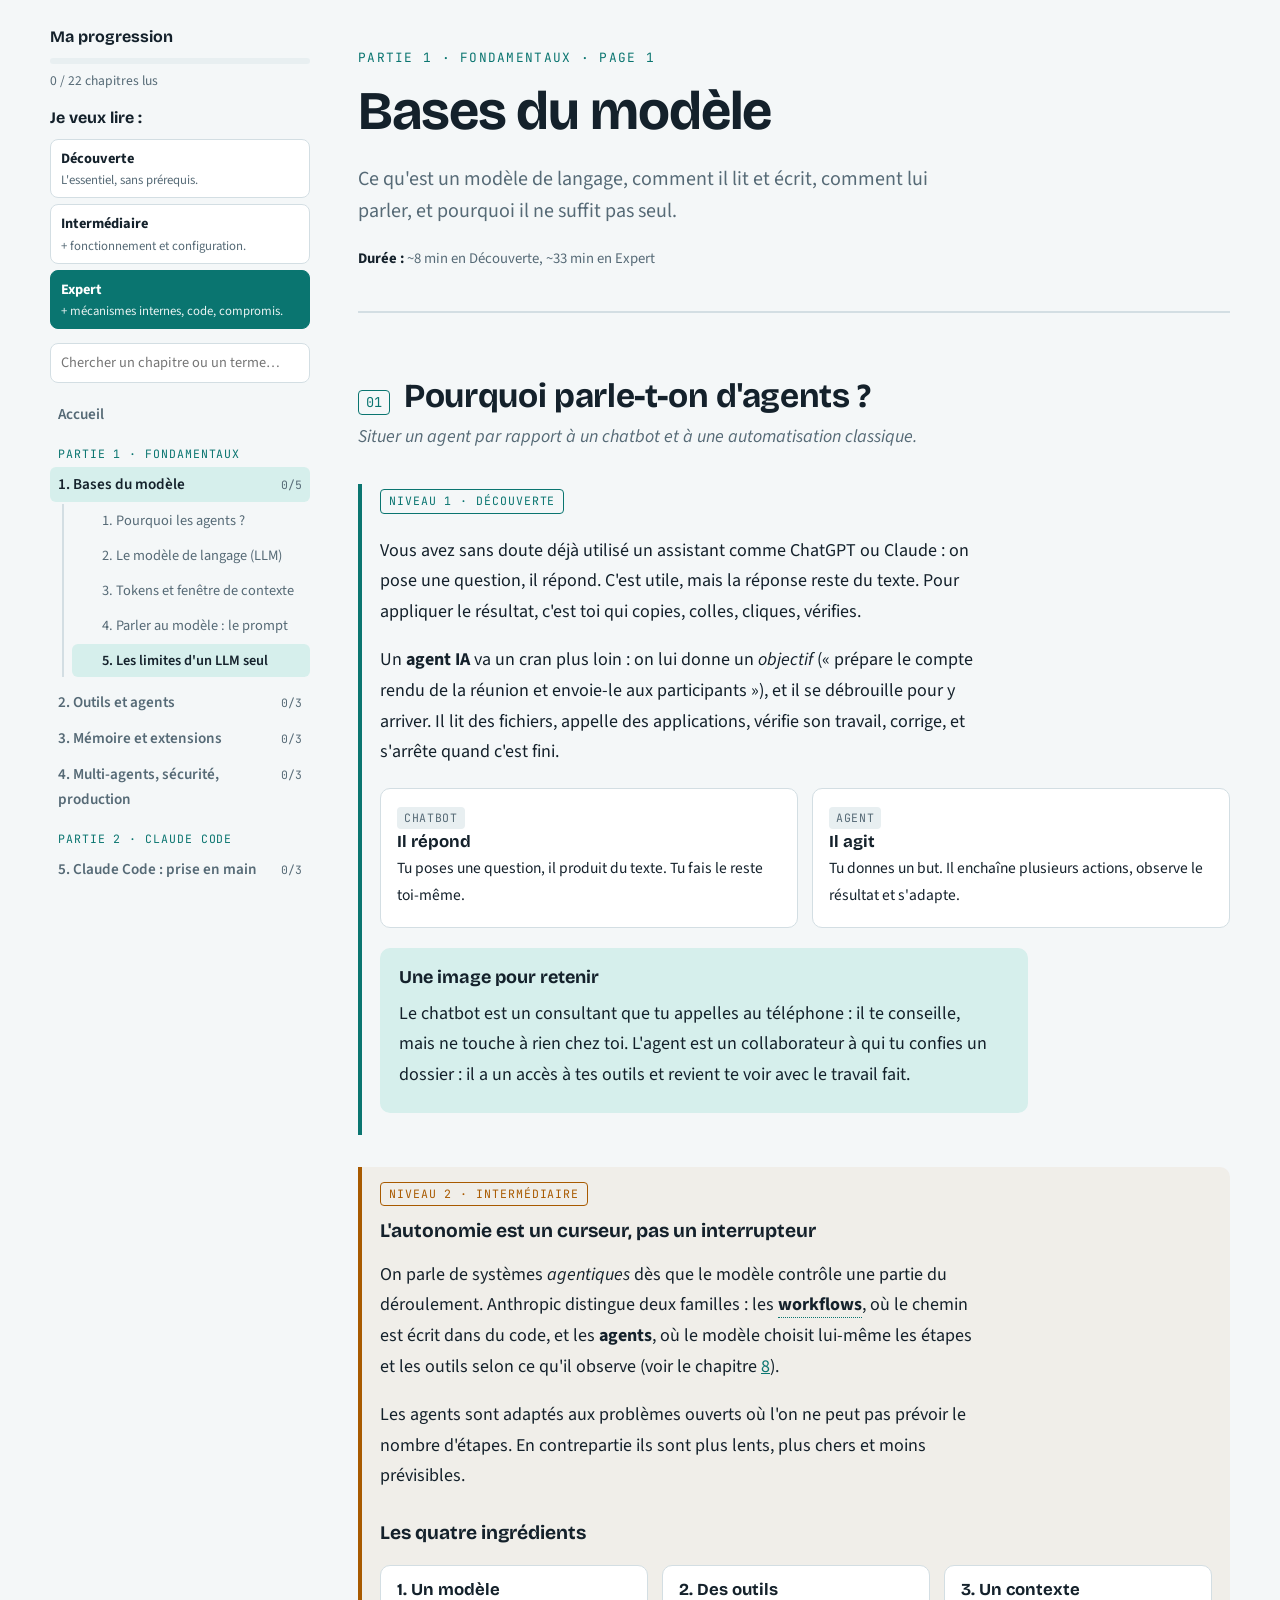
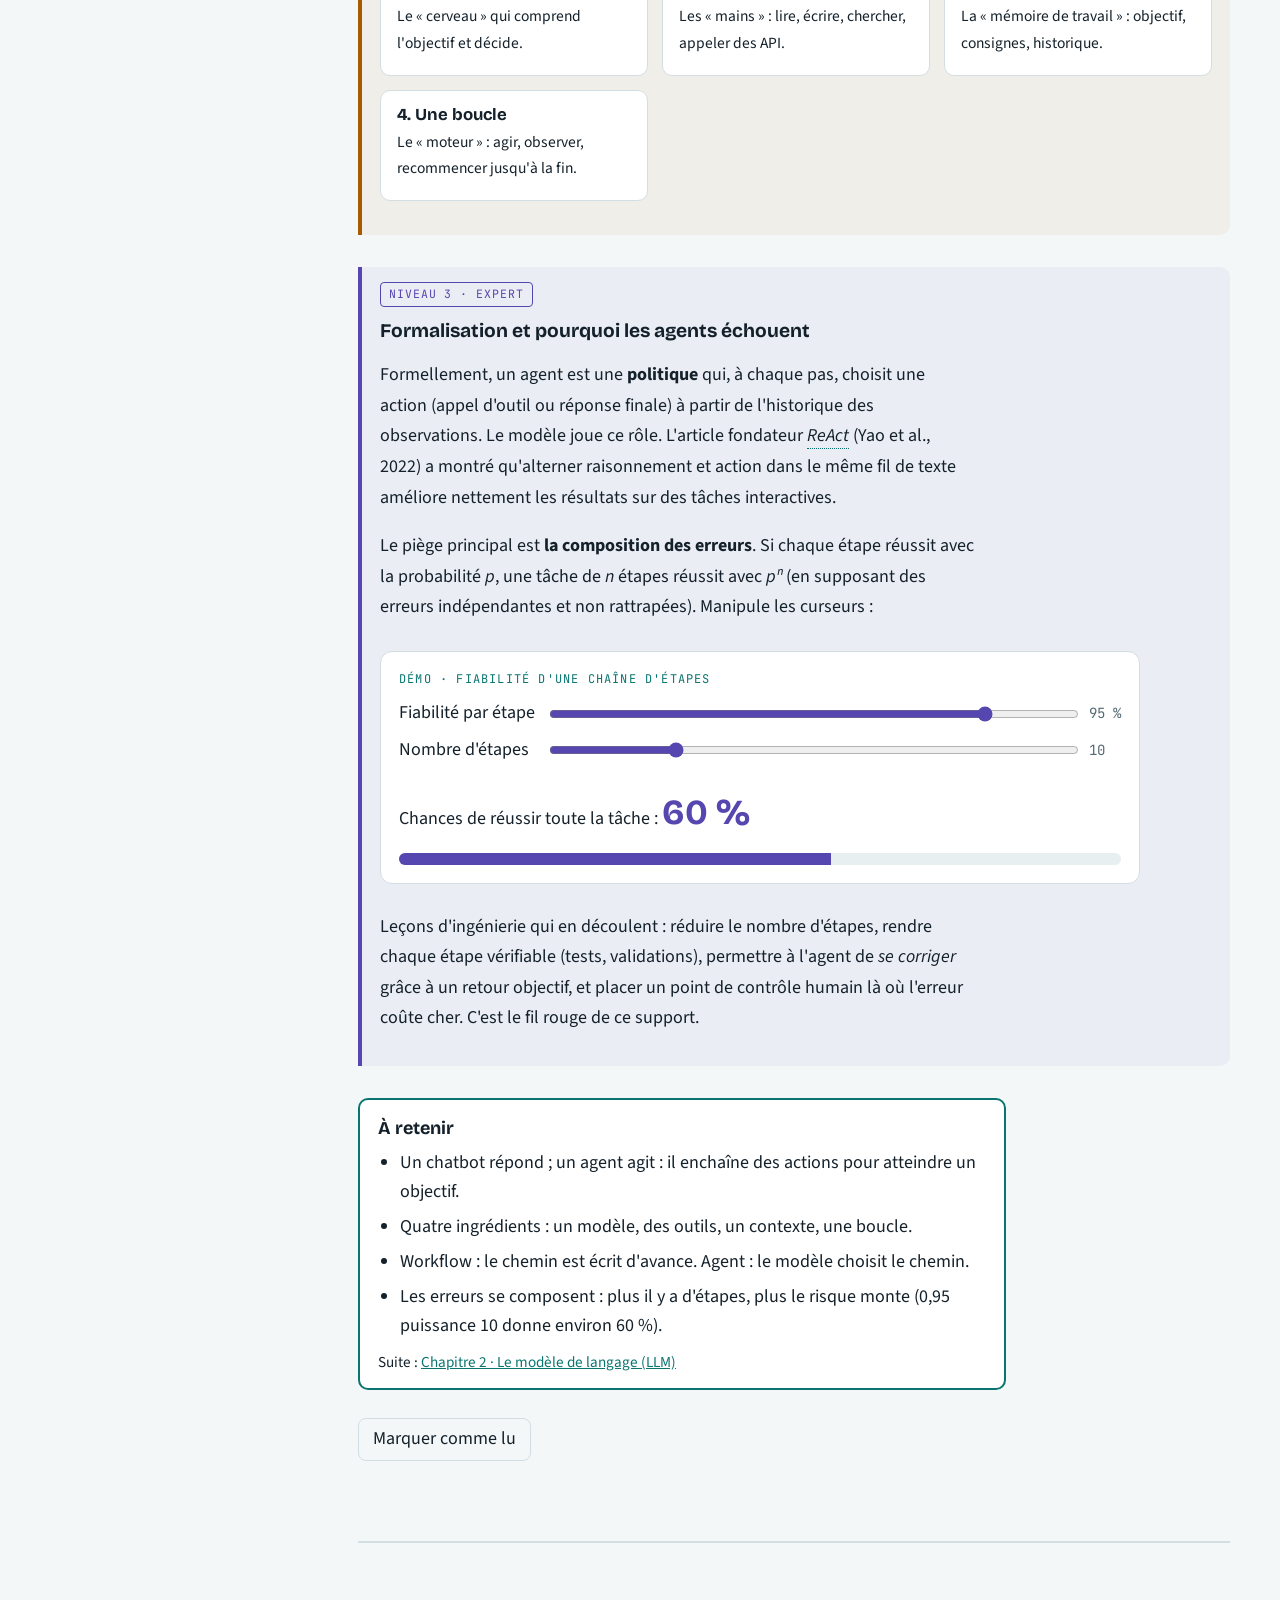
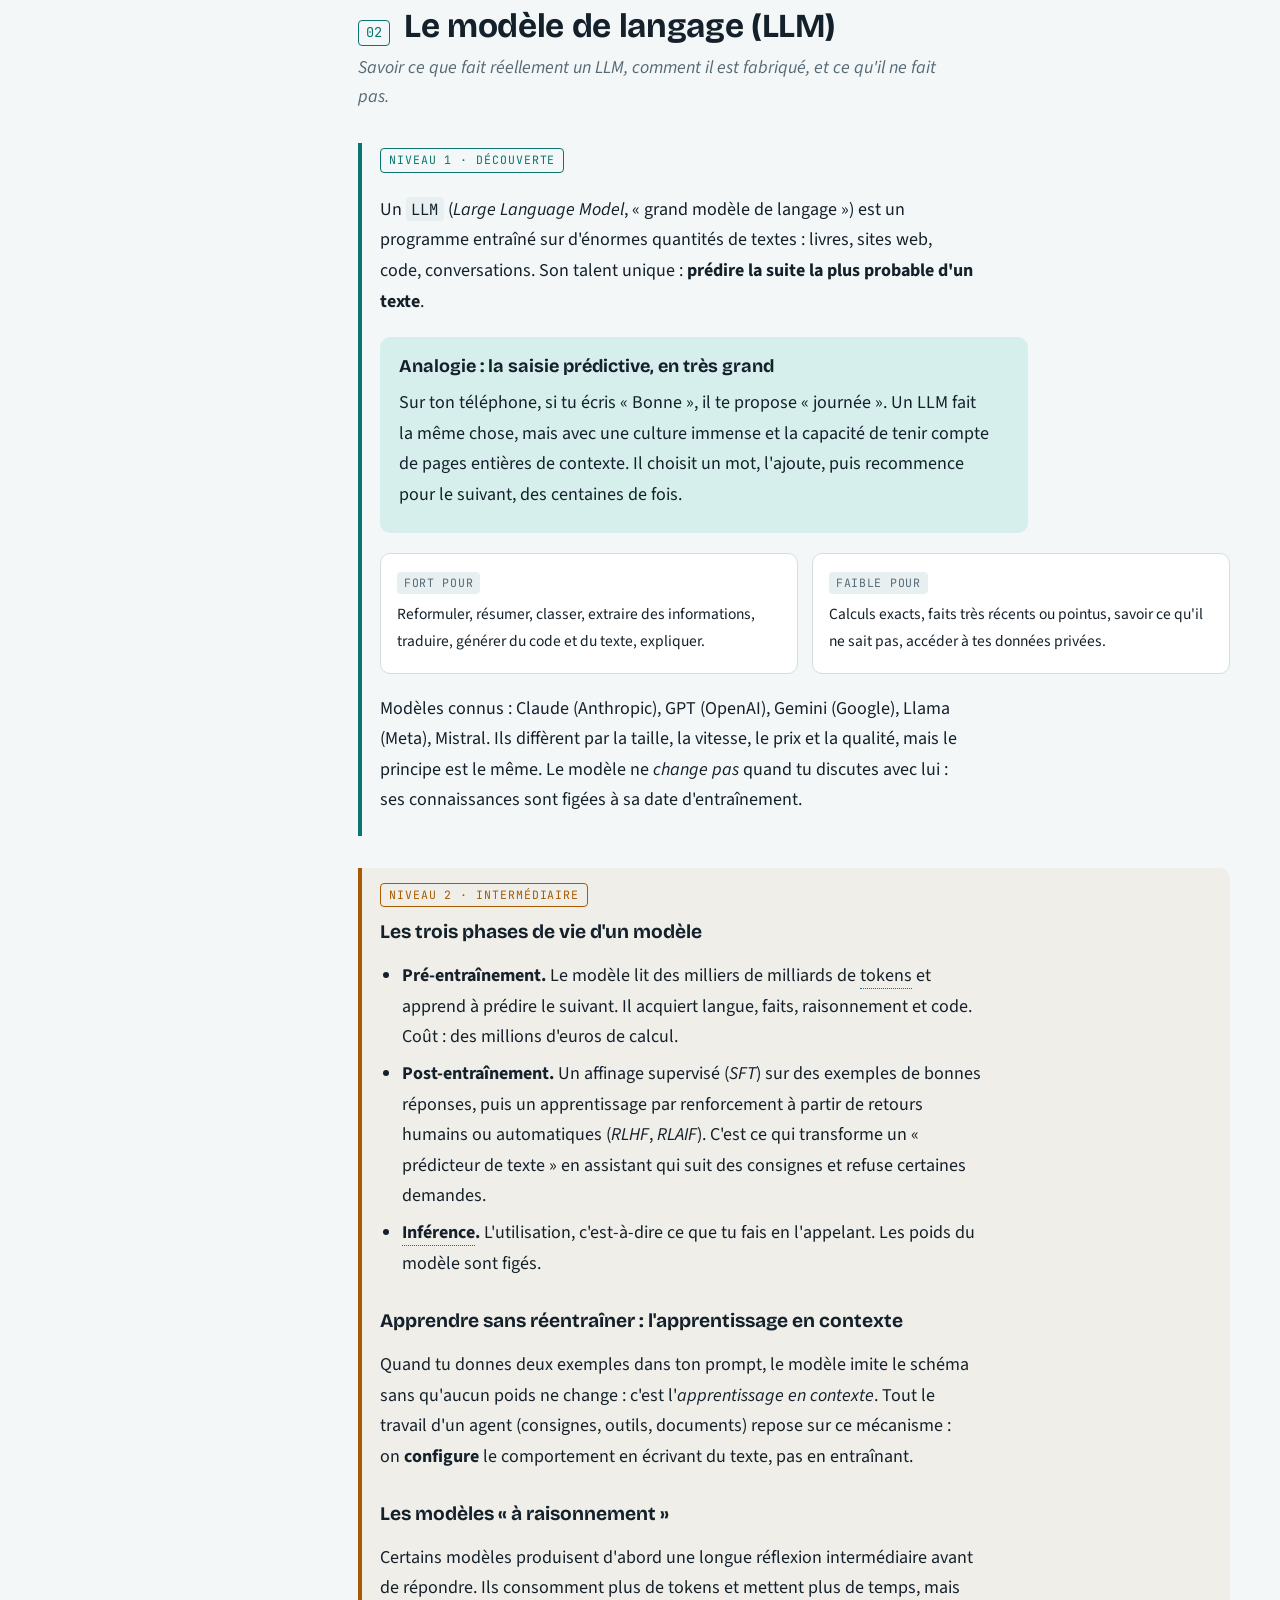
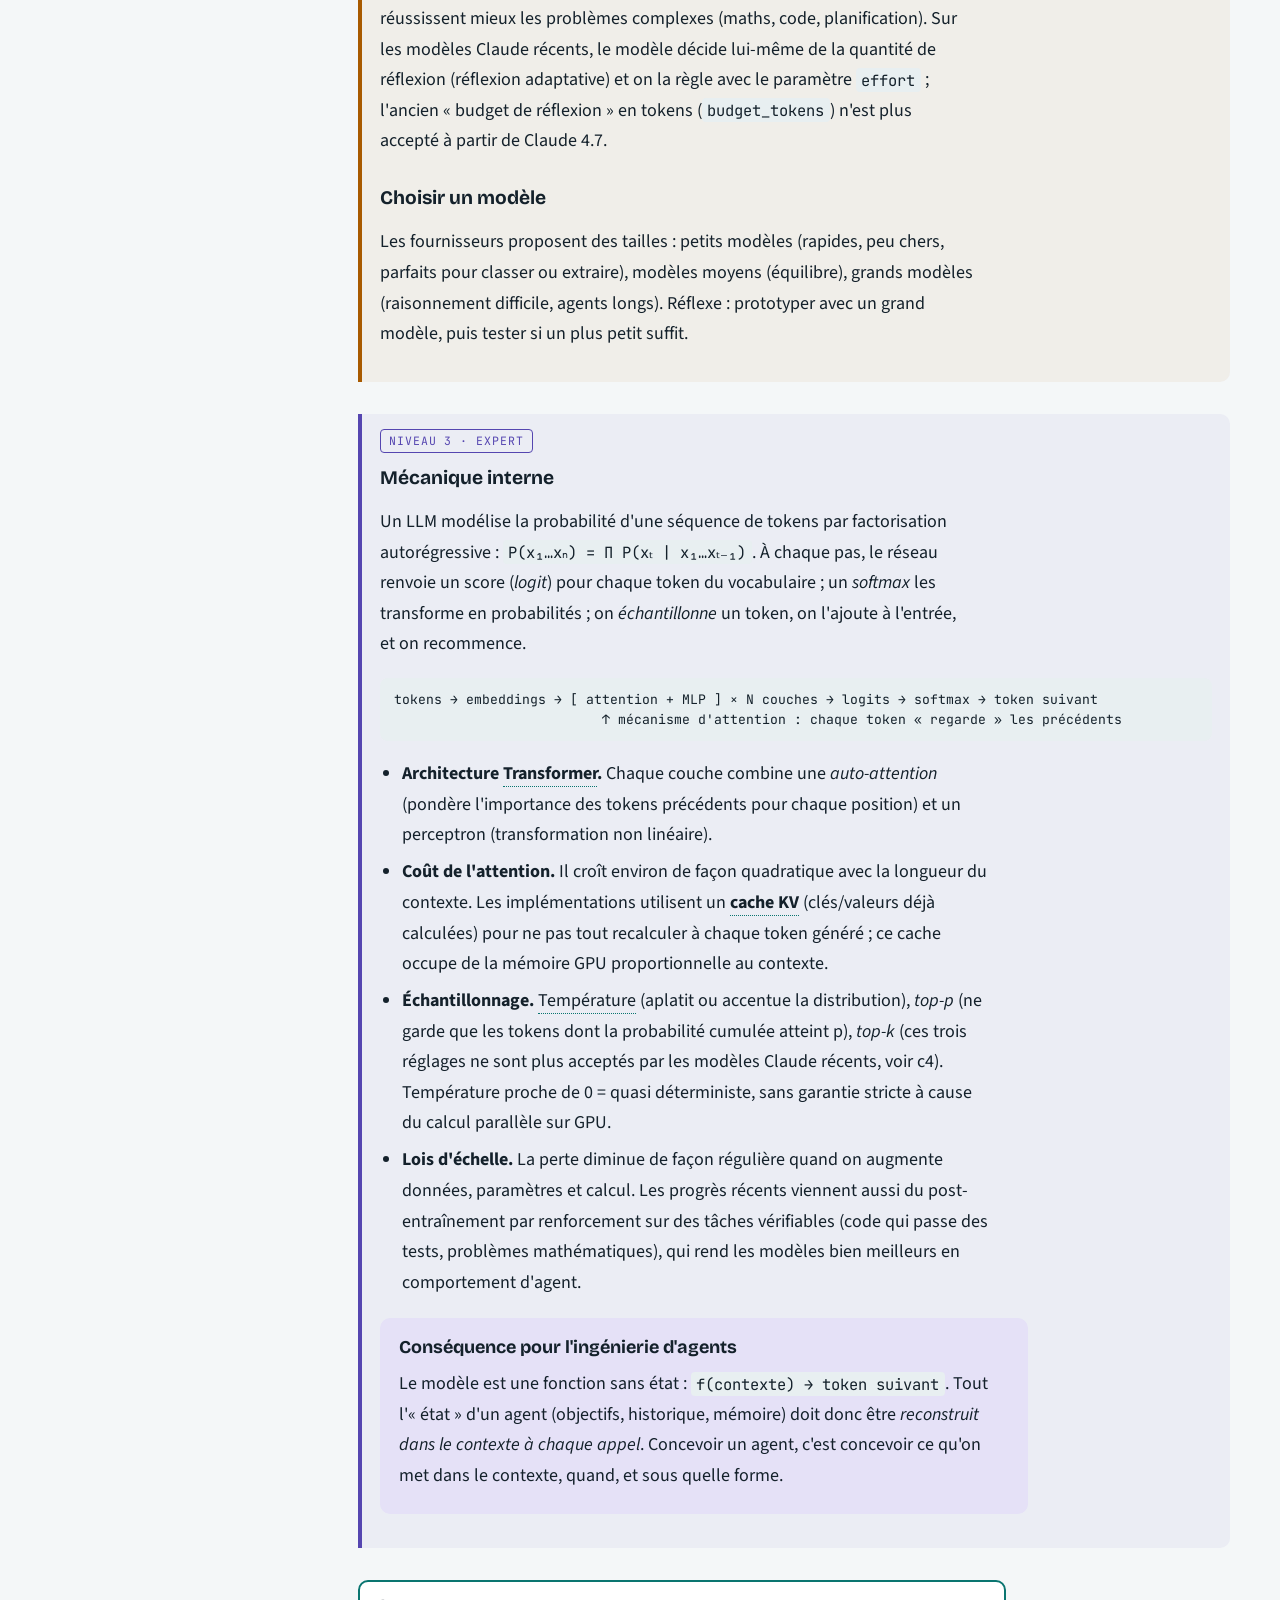
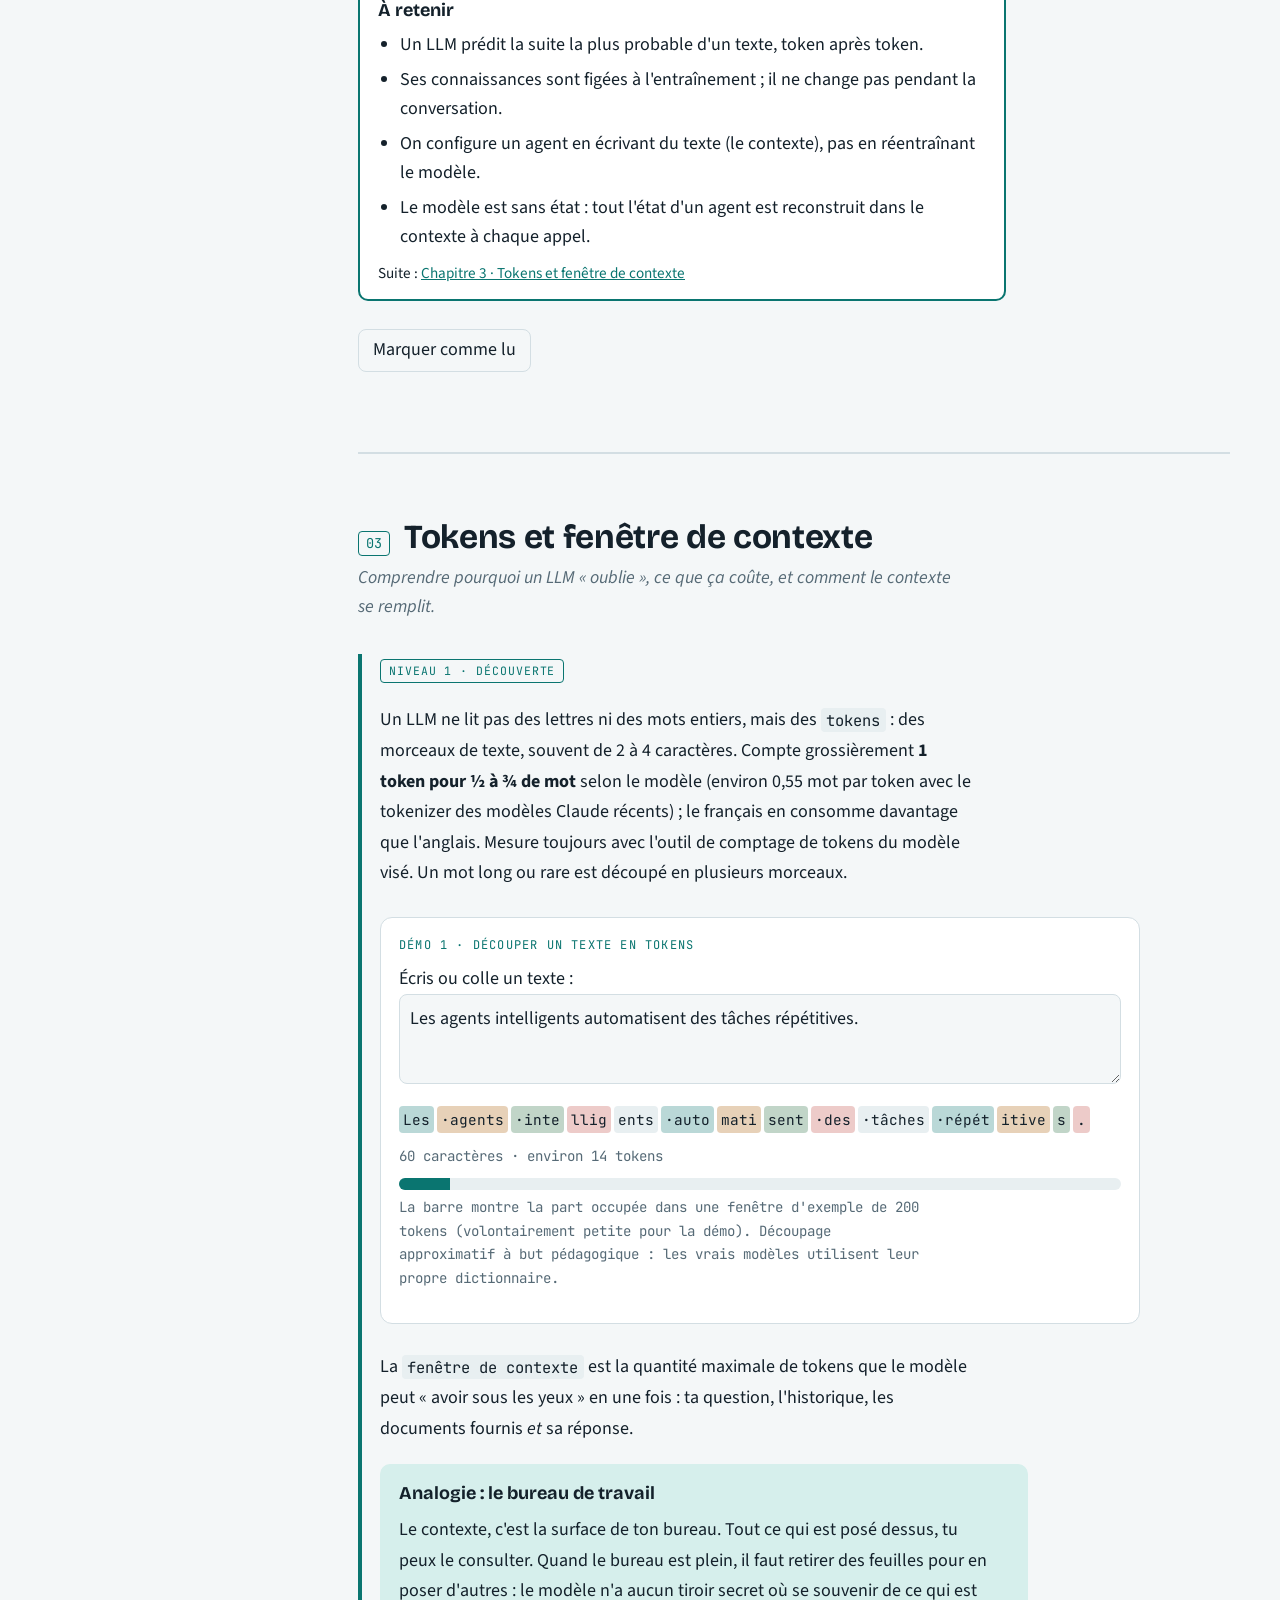
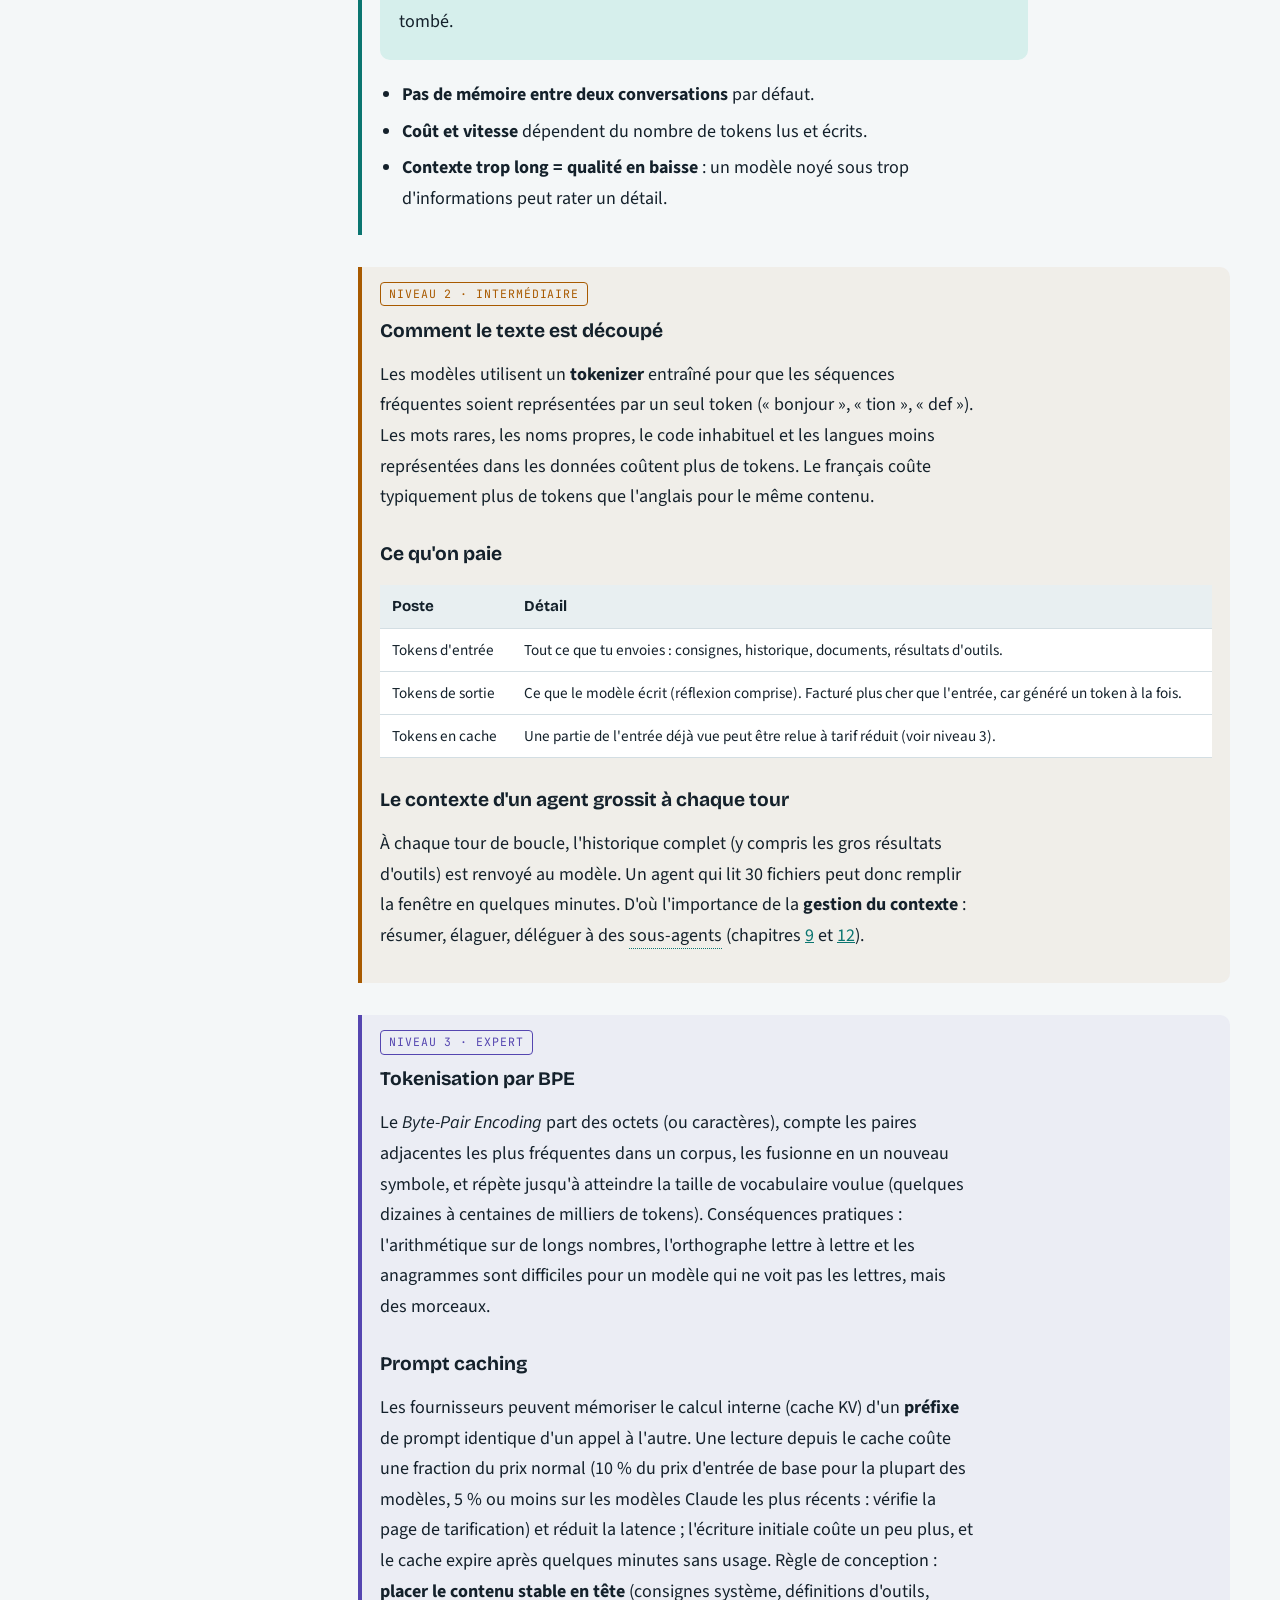
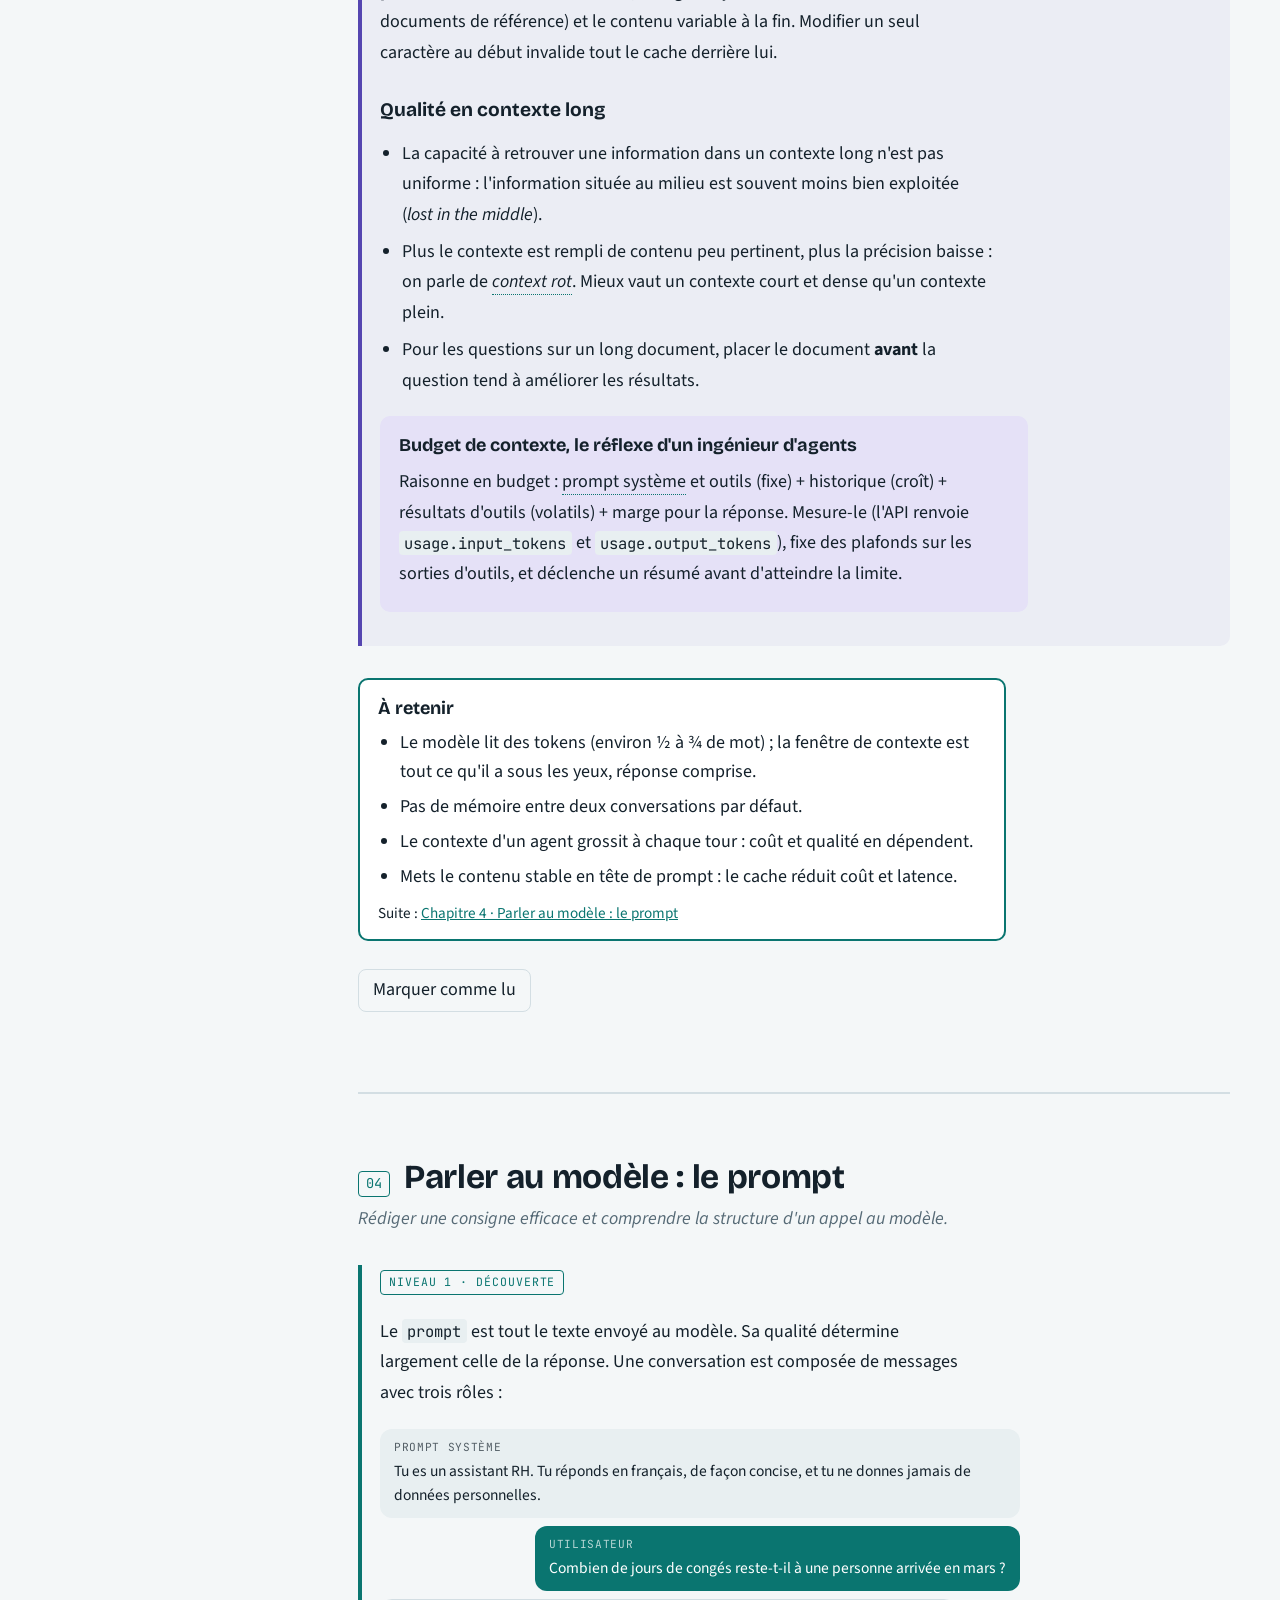
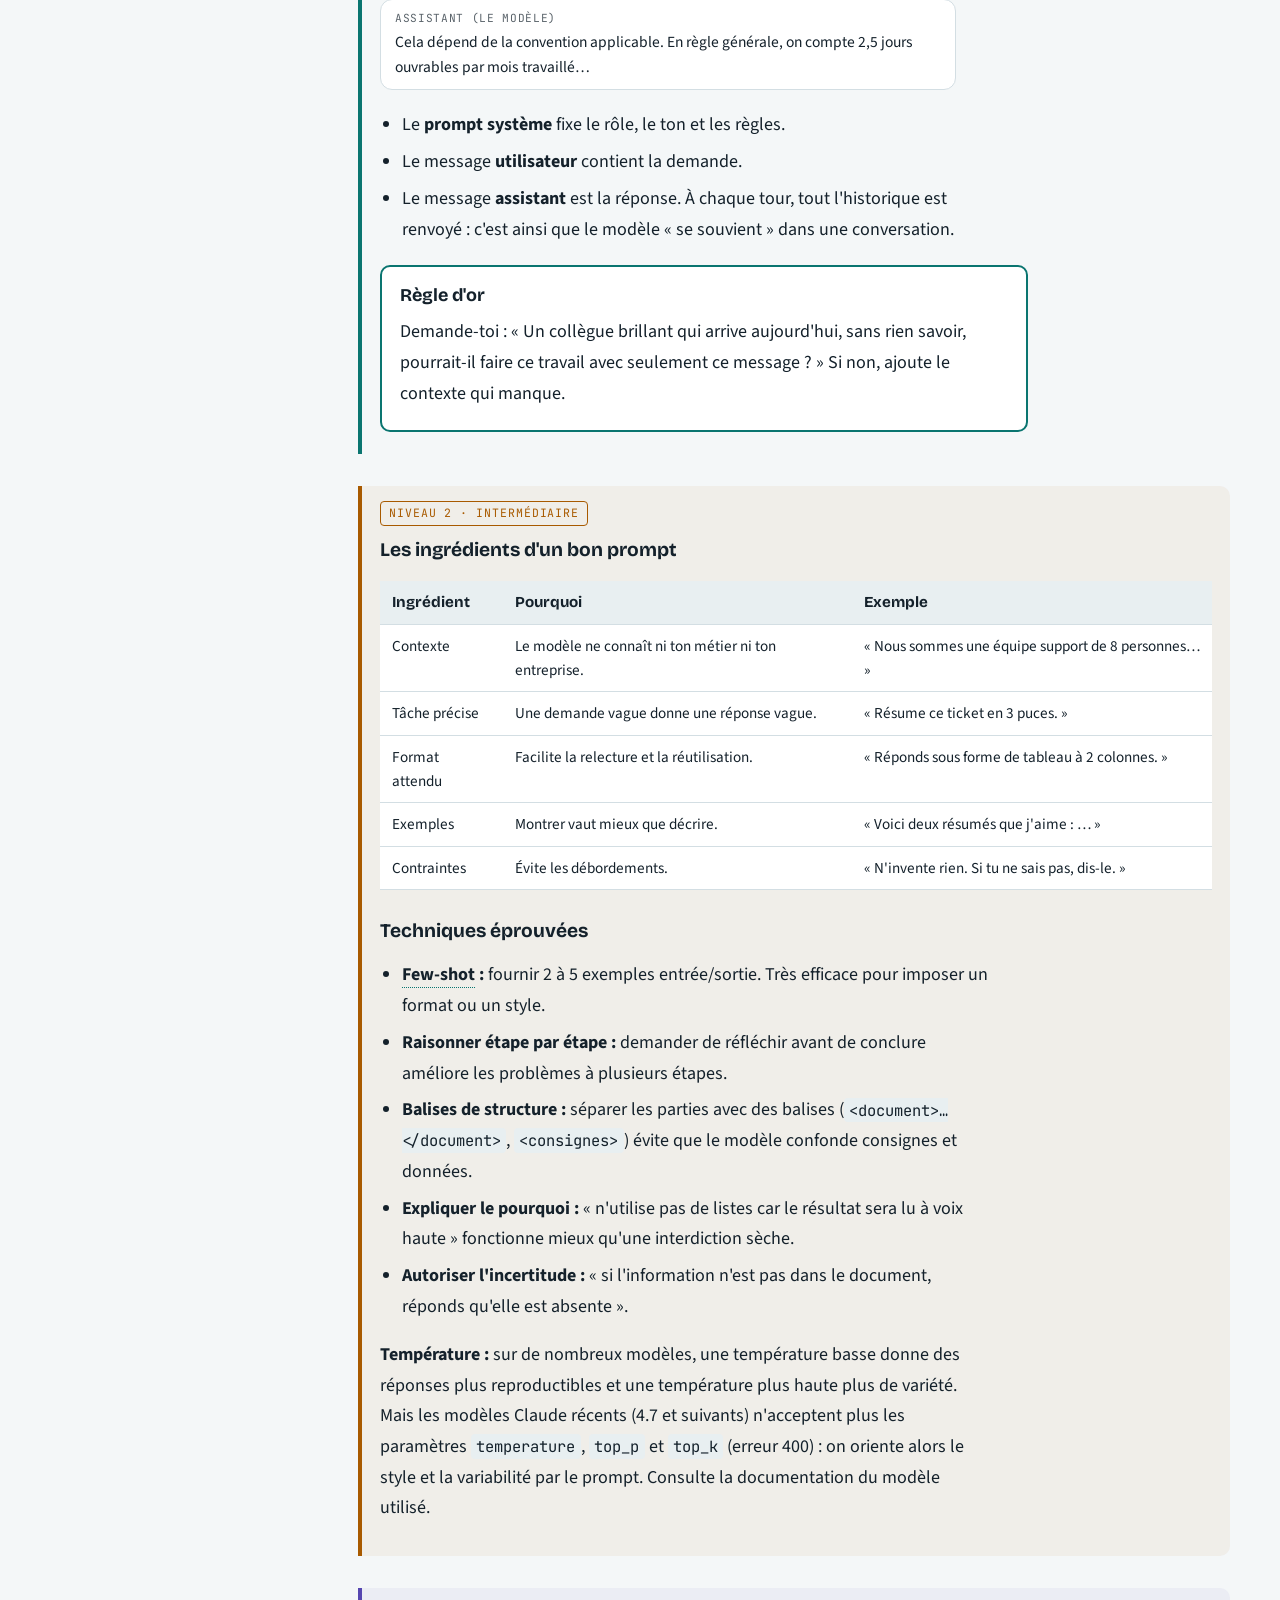
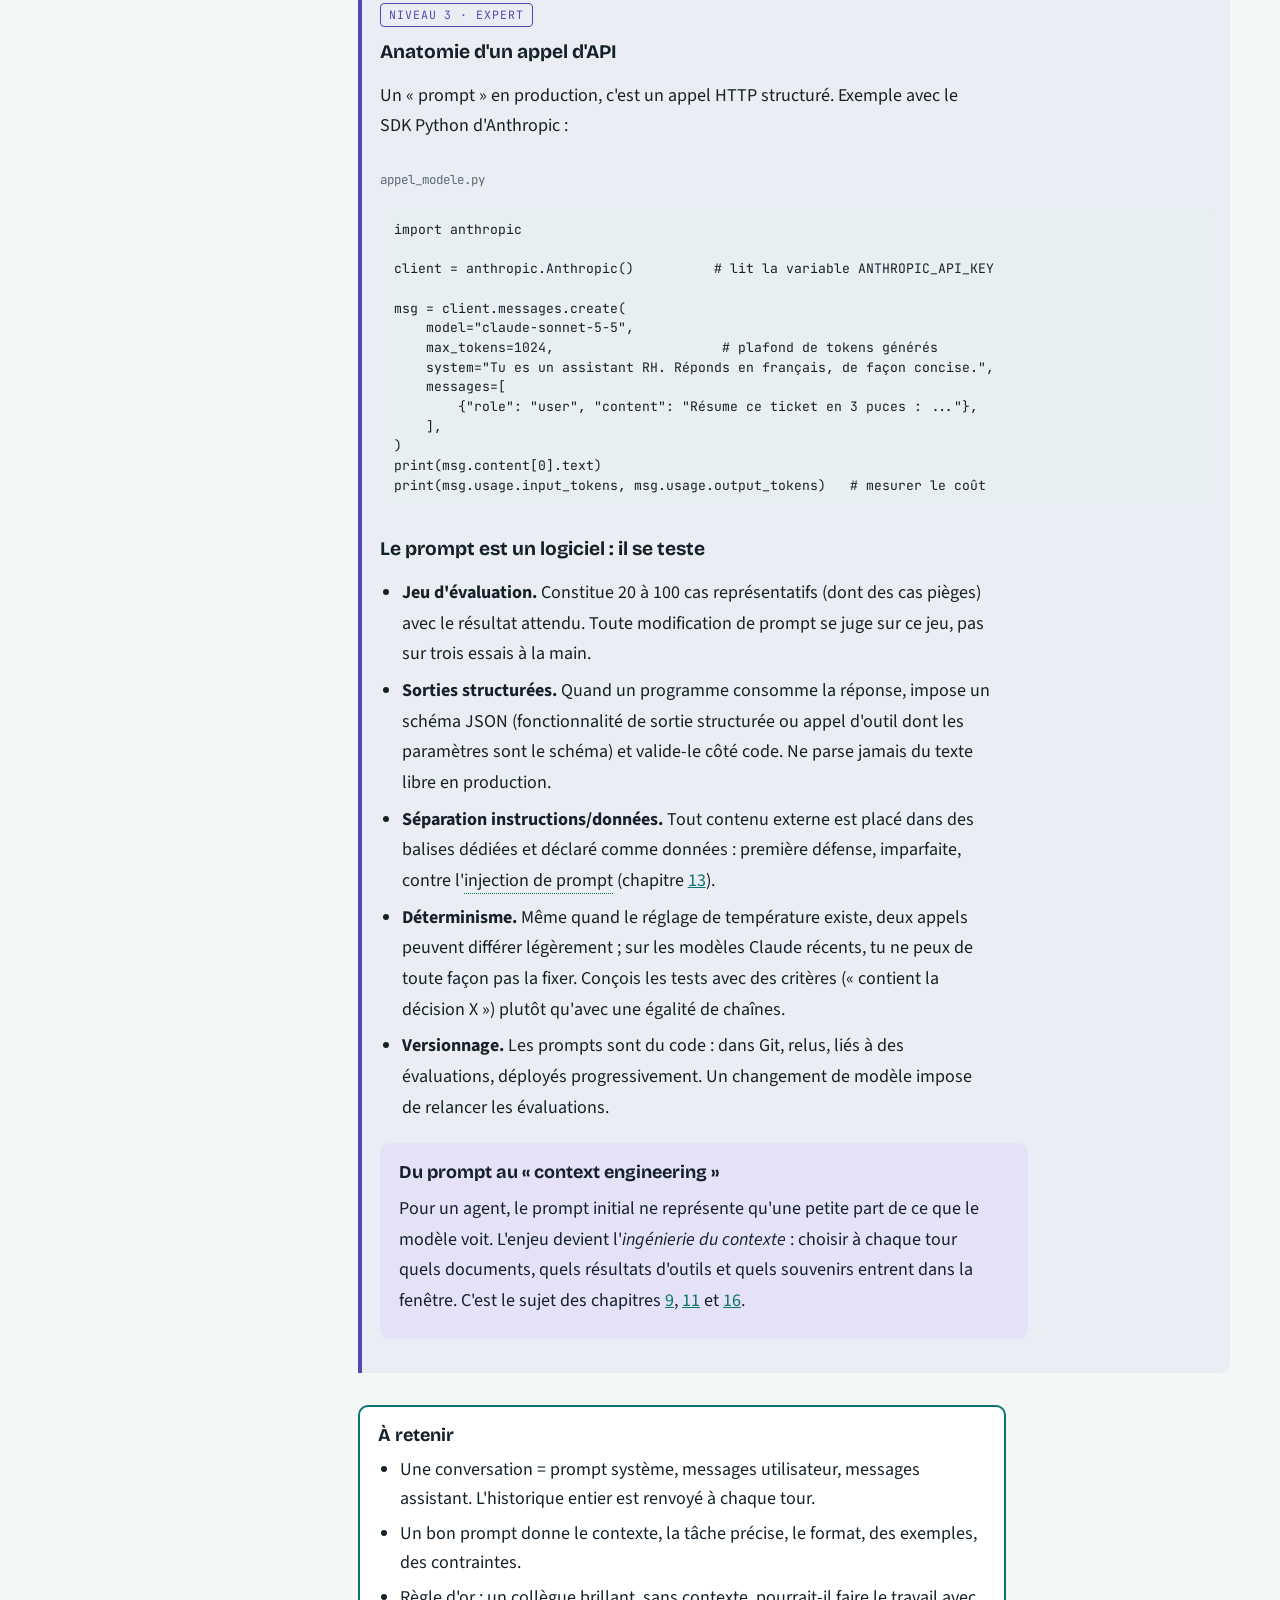
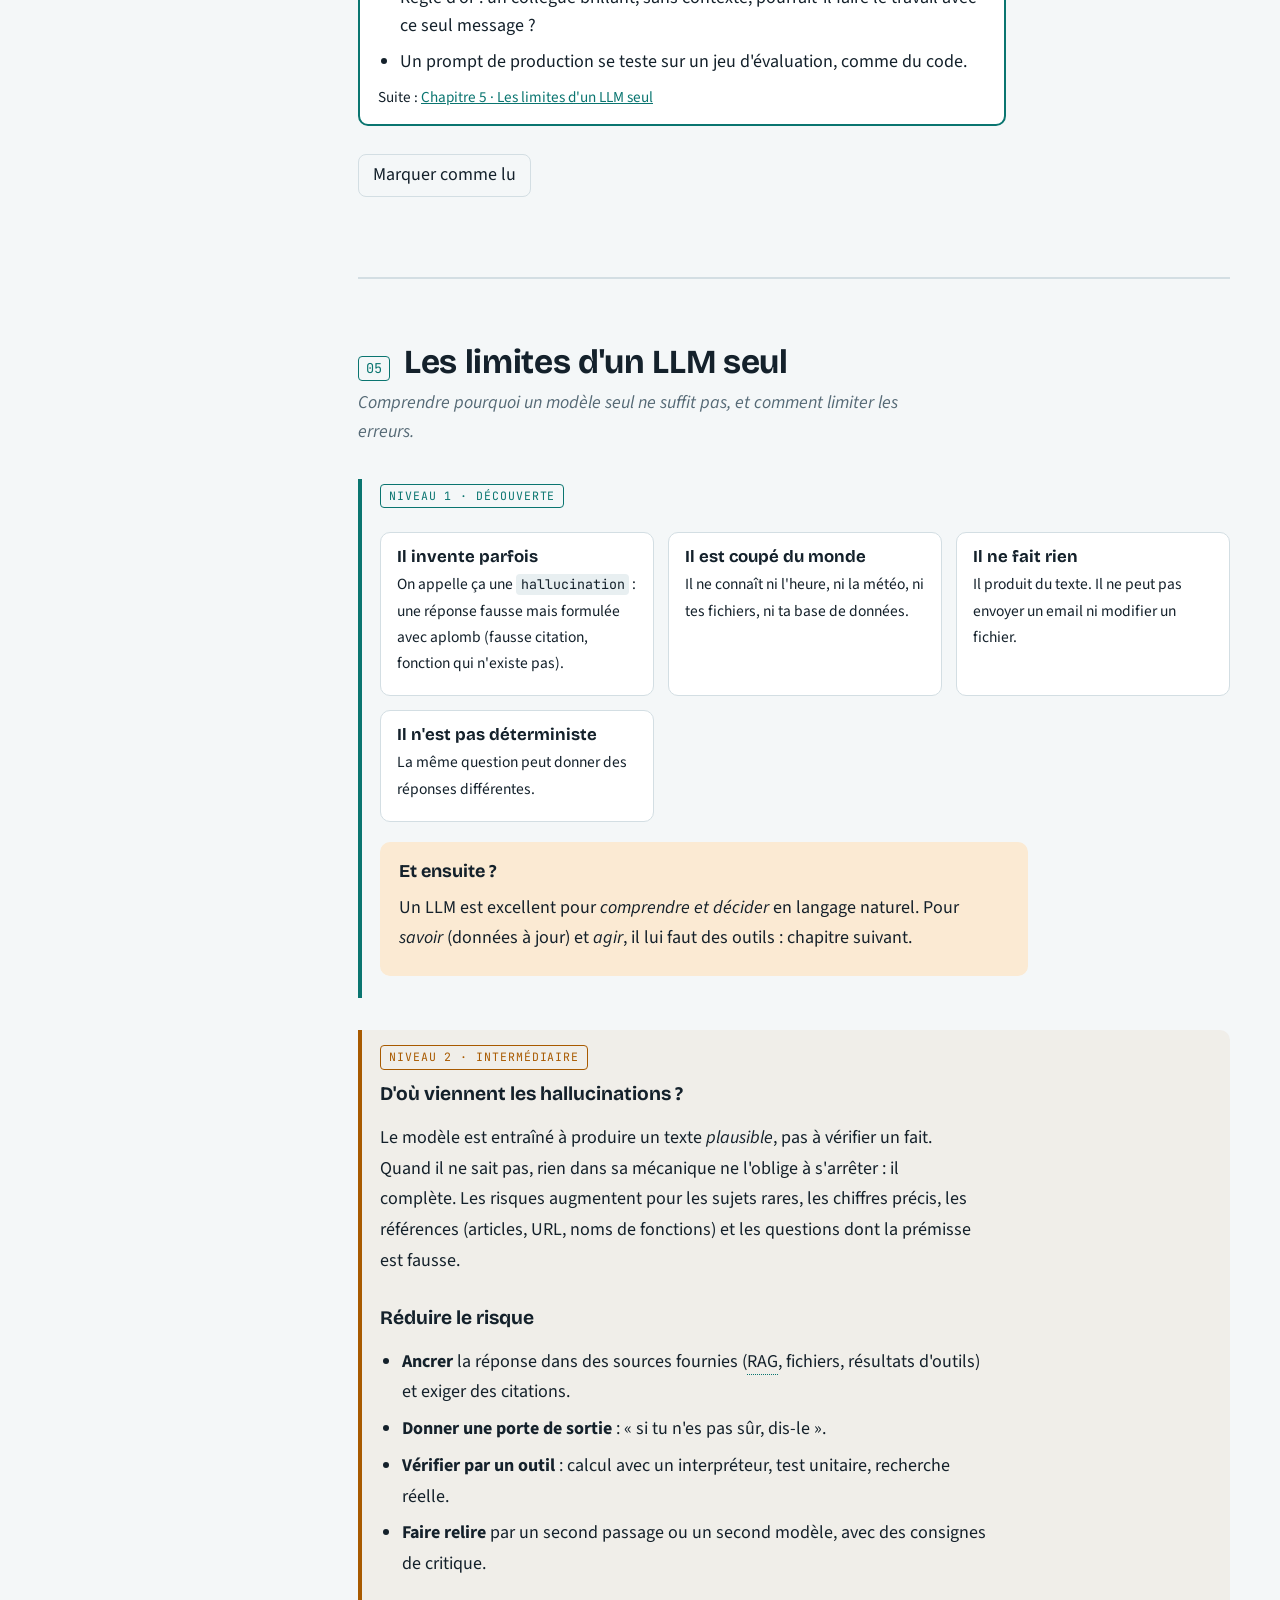
==== commit 4030d157: "fix: correct outdated or wrong facts, page 1 (bases) Applies faux/obsolete findings from .scratch/ve" ====
--- a/1-bases.html
+++ b/1-bases.html
@@ -107,7 +107,7 @@
         <h3>Apprendre sans réentraîner : l'apprentissage en contexte</h3>
         <p>Quand tu donnes deux exemples dans ton prompt, le modèle imite le schéma sans qu'aucun poids ne change : c'est l'<i>apprentissage en contexte</i>. Tout le travail d'un agent (consignes, outils, documents) repose sur ce mécanisme : on <b>configure</b> le comportement en écrivant du texte, pas en entraînant.</p>
         <h3>Les modèles « à raisonnement »</h3>
-        <p>Certains modèles produisent d'abord une longue réflexion intermédiaire (« extended thinking ») avant de répondre. Ils consomment plus de tokens et mettent plus de temps, mais réussissent mieux les problèmes complexes (maths, code, planification). On règle souvent un « budget de réflexion ».</p>
+        <p>Certains modèles produisent d'abord une longue réflexion intermédiaire avant de répondre. Ils consomment plus de tokens et mettent plus de temps, mais réussissent mieux les problèmes complexes (maths, code, planification). Sur les modèles Claude récents, le modèle décide lui-même de la quantité de réflexion (réflexion adaptative) et on la règle avec le paramètre <code>effort</code> ; l'ancien « budget de réflexion » en tokens (<code>budget_tokens</code>) n'est plus accepté à partir de Claude 4.7.</p>
         <h3>Choisir un modèle</h3>
         <p>Les fournisseurs proposent des tailles : petits modèles (rapides, peu chers, parfaits pour classer ou extraire), modèles moyens (équilibre), grands modèles (raisonnement difficile, agents longs). Réflexe : prototyper avec un grand modèle, puis tester si un plus petit suffit.</p>
       </div>
@@ -120,7 +120,7 @@
         <ul class="clean">
           <li><b>Architecture Transformer.</b> Chaque couche combine une <i>auto-attention</i> (pondère l'importance des tokens précédents pour chaque position) et un perceptron (transformation non linéaire).</li>
           <li><b>Coût de l'attention.</b> Il croît environ de façon quadratique avec la longueur du contexte. Les implémentations utilisent un <b>cache KV</b> (clés/valeurs déjà calculées) pour ne pas tout recalculer à chaque token généré ; ce cache occupe de la mémoire GPU proportionnelle au contexte.</li>
-          <li><b>Échantillonnage.</b> Température (aplatit ou accentue la distribution), <i>top-p</i> (ne garde que les tokens dont la probabilité cumulée atteint p), <i>top-k</i>. Température proche de 0 = quasi déterministe, sans garantie stricte à cause du calcul parallèle sur GPU.</li>
+          <li><b>Échantillonnage.</b> Température (aplatit ou accentue la distribution), <i>top-p</i> (ne garde que les tokens dont la probabilité cumulée atteint p), <i>top-k</i> (ces trois réglages ne sont plus acceptés par les modèles Claude récents, voir c4). Température proche de 0 = quasi déterministe, sans garantie stricte à cause du calcul parallèle sur GPU.</li>
           <li><b>Lois d'échelle.</b> La perte diminue de façon régulière quand on augmente données, paramètres et calcul. Les progrès récents viennent aussi du post-entraînement par renforcement sur des tâches vérifiables (code qui passe des tests, problèmes mathématiques), qui rend les modèles bien meilleurs en comportement d'agent.</li>
         </ul>
         <div class="callout deep">
@@ -146,7 +146,7 @@
       <p class="goal">Comprendre pourquoi un LLM « oublie », ce que ça coûte, et comment le contexte se remplit.</p>
 
       <div class="lvl" data-lvl="1">
-        <p>Un LLM ne lit pas des lettres ni des mots entiers, mais des <code>tokens</code> : des morceaux de texte, souvent de 2 à 4 caractères. En français, compte environ <b>1 token pour ¾ de mot</b>. Un mot long ou rare est découpé en plusieurs morceaux.</p>
+        <p>Un LLM ne lit pas des lettres ni des mots entiers, mais des <code>tokens</code> : des morceaux de texte, souvent de 2 à 4 caractères. Compte grossièrement <b>1 token pour ½ à ¾ de mot</b> selon le modèle (environ 0,55 mot par token avec le tokenizer des modèles Claude récents) ; le français en consomme davantage que l'anglais. Mesure toujours avec l'outil de comptage de tokens du modèle visé. Un mot long ou rare est découpé en plusieurs morceaux.</p>
         <div class="demo" id="demo-tokens">
           <span class="demo-label">Démo 1 · Découper un texte en tokens</span>
           <label for="tok-in">Écris ou colle un texte :</label>
@@ -188,7 +188,7 @@
         <h3>Tokenisation par BPE</h3>
         <p>Le <i>Byte-Pair Encoding</i> part des octets (ou caractères), compte les paires adjacentes les plus fréquentes dans un corpus, les fusionne en un nouveau symbole, et répète jusqu'à atteindre la taille de vocabulaire voulue (quelques dizaines à centaines de milliers de tokens). Conséquences pratiques : l'arithmétique sur de longs nombres, l'orthographe lettre à lettre et les anagrammes sont difficiles pour un modèle qui ne voit pas les lettres, mais des morceaux.</p>
         <h3>Prompt caching</h3>
-        <p>Les fournisseurs peuvent mémoriser le calcul interne (cache KV) d'un <b>préfixe</b> de prompt identique d'un appel à l'autre. Une lecture depuis le cache coûte une fraction du prix normal (de l'ordre de 10 %) et réduit la latence ; l'écriture initiale coûte un peu plus, et le cache expire après quelques minutes sans usage. Règle de conception : <b>placer le contenu stable en tête</b> (consignes système, définitions d'outils, documents de référence) et le contenu variable à la fin. Modifier un seul caractère au début invalide tout le cache derrière lui.</p>
+        <p>Les fournisseurs peuvent mémoriser le calcul interne (cache KV) d'un <b>préfixe</b> de prompt identique d'un appel à l'autre. Une lecture depuis le cache coûte une fraction du prix normal (10 % du prix d'entrée de base pour la plupart des modèles, 5 % ou moins sur les modèles Claude les plus récents : vérifie la page de tarification) et réduit la latence ; l'écriture initiale coûte un peu plus, et le cache expire après quelques minutes sans usage. Règle de conception : <b>placer le contenu stable en tête</b> (consignes système, définitions d'outils, documents de référence) et le contenu variable à la fin. Modifier un seul caractère au début invalide tout le cache derrière lui.</p>
         <h3>Qualité en contexte long</h3>
         <ul class="clean">
           <li>La capacité à retrouver une information dans un contexte long n'est pas uniforme : l'information située au milieu est souvent moins bien exploitée (<i>lost in the middle</i>).</li>
@@ -203,7 +203,7 @@
       <div class="callout key retenir">
         <b>À retenir</b>
         <ul class="clean">
-          <li>Le modèle lit des tokens (environ ¾ de mot) ; la fenêtre de contexte est tout ce qu'il a sous les yeux, réponse comprise.</li>
+          <li>Le modèle lit des tokens (environ ½ à ¾ de mot) ; la fenêtre de contexte est tout ce qu'il a sous les yeux, réponse comprise.</li>
           <li>Pas de mémoire entre deux conversations par défaut.</li>
           <li>Le contexte d'un agent grossit à chaque tour : coût et qualité en dépendent.</li>
           <li>Mets le contenu stable en tête de prompt : le cache réduit coût et latence.</li>
@@ -255,7 +255,7 @@
           <li><b>Expliquer le pourquoi :</b> « n'utilise pas de listes car le résultat sera lu à voix haute » fonctionne mieux qu'une interdiction sèche.</li>
           <li><b>Autoriser l'incertitude :</b> « si l'information n'est pas dans le document, réponds qu'elle est absente ».</li>
         </ul>
-        <p><b>Température :</b> basse pour des tâches factuelles et reproductibles, plus haute pour la créativité. Selon les modèles, certains réglages sont gérés par le fournisseur : consulte la documentation du modèle utilisé.</p>
+        <p><b>Température :</b> sur de nombreux modèles, une température basse donne des réponses plus reproductibles et une température plus haute plus de variété. Mais les modèles Claude récents (4.7 et suivants) n'acceptent plus les paramètres <code>temperature</code>, <code>top_p</code> et <code>top_k</code> (erreur 400) : on oriente alors le style et la variabilité par le prompt. Consulte la documentation du modèle utilisé.</p>
       </div>
 
       <div class="lvl" data-lvl="3">
@@ -281,7 +281,7 @@
           <li><b>Jeu d'évaluation.</b> Constitue 20 à 100 cas représentatifs (dont des cas pièges) avec le résultat attendu. Toute modification de prompt se juge sur ce jeu, pas sur trois essais à la main.</li>
           <li><b>Sorties structurées.</b> Quand un programme consomme la réponse, impose un schéma JSON (fonctionnalité de sortie structurée ou appel d'outil dont les paramètres sont le schéma) et valide-le côté code. Ne parse jamais du texte libre en production.</li>
           <li><b>Séparation instructions/données.</b> Tout contenu externe est placé dans des balises dédiées et déclaré comme données : première défense, imparfaite, contre l'injection de prompt (chapitre <a href="4-multi-securite-prod.html#c13">13</a>).</li>
-          <li><b>Déterminisme.</b> Même à température minimale, deux appels peuvent différer légèrement. Conçois les tests avec des critères (« contient la décision X ») plutôt qu'avec une égalité de chaînes.</li>
+          <li><b>Déterminisme.</b> Même quand le réglage de température existe, deux appels peuvent différer légèrement ; sur les modèles Claude récents, tu ne peux de toute façon pas la fixer. Conçois les tests avec des critères (« contient la décision X ») plutôt qu'avec une égalité de chaînes.</li>
           <li><b>Versionnage.</b> Les prompts sont du code : dans Git, relus, liés à des évaluations, déployés progressivement. Un changement de modèle impose de relancer les évaluations.</li>
         </ul>
         <div class="callout deep">
--- a/assets/style.css
+++ b/assets/style.css
@@ -44,7 +44,10 @@
 h1 { font-size: clamp(2.1rem, 5vw, 3.4rem); font-weight: 700; letter-spacing: -0.02em; }
 h2 { font-size: clamp(1.6rem, 3.2vw, 2.1rem); font-weight: 700; letter-spacing: -0.01em; }
 h3 { font-size: 1.2rem; font-weight: 700; margin-top: 1.6rem; }
-p { margin: 0.8em 0; max-width: 68ch; }
+p { margin: 1em 0; max-width: 66ch; }
+.lvl p, .lvl li { line-height: 1.7; }
+.lvl[data-lvl="2"], .lvl[data-lvl="3"] { background: color-mix(in srgb, var(--lc) 6%, transparent); padding: 12px 18px 14px; border-radius: 0 10px 10px 0; }
+.lvl h3 { margin-top: 1.9rem; margin-bottom: 0.2rem; }
 a { color: var(--accent); }
 code, .mono { font-family: var(--mono); font-size: 0.86em; background: var(--surface-2); padding: 0.1em 0.35em; border-radius: 4px; }
 pre.code { overflow-x: auto; background: var(--surface-2); padding: 12px 14px; border-radius: 8px; margin: 14px 0; font-family: var(--mono); font-size: 0.82rem; line-height: 1.5; max-width: 100%; }
@@ -93,7 +96,7 @@
 .theme-btn { margin-left: auto; background: none; border: 1px solid var(--line); color: var(--fg); border-radius: 6px; padding: 4px 10px; font-size: 0.85rem; }
 
 /* sections */
-section.chap { padding: 56px 0 8px; border-top: 1px solid var(--line); margin-top: 48px; scroll-margin-top: 16px; }
+section.chap { padding: 64px 0 16px; border-top: 2px solid var(--line); margin-top: 64px; scroll-margin-top: 16px; }
 section.chap:first-of-type { margin-top: 32px; }
 .part-banner { font-family: var(--display); font-size: clamp(1.2rem, 2.4vw, 1.5rem); color: var(--accent); margin: 0 0 22px; padding-bottom: 8px; border-bottom: 2px solid var(--accent); max-width: 68ch; }
 .chap-head { display: flex; align-items: baseline; gap: 14px; margin-bottom: 8px; }
@@ -101,7 +104,7 @@
 .goal { color: var(--muted); font-style: italic; margin-top: 4px; }
 
 /* niveaux d'explication */
-.lvl { --lc: var(--accent); margin: 26px 0; padding: 2px 0 2px 18px; border-left: 4px solid var(--lc); }
+.lvl { --lc: var(--accent); margin: 32px 0; padding: 2px 0 2px 18px; border-left: 4px solid var(--lc); }
 .lvl[data-lvl="2"] { --lc: var(--warn); }
 .lvl[data-lvl="3"] { --lc: var(--l3); }
 .lvl::before { display: inline-block; font-family: var(--mono); font-size: 0.72rem; text-transform: uppercase; letter-spacing: 0.08em; color: var(--lc); border: 1px solid var(--lc); border-radius: 4px; padding: 2px 8px; margin-bottom: 4px; }
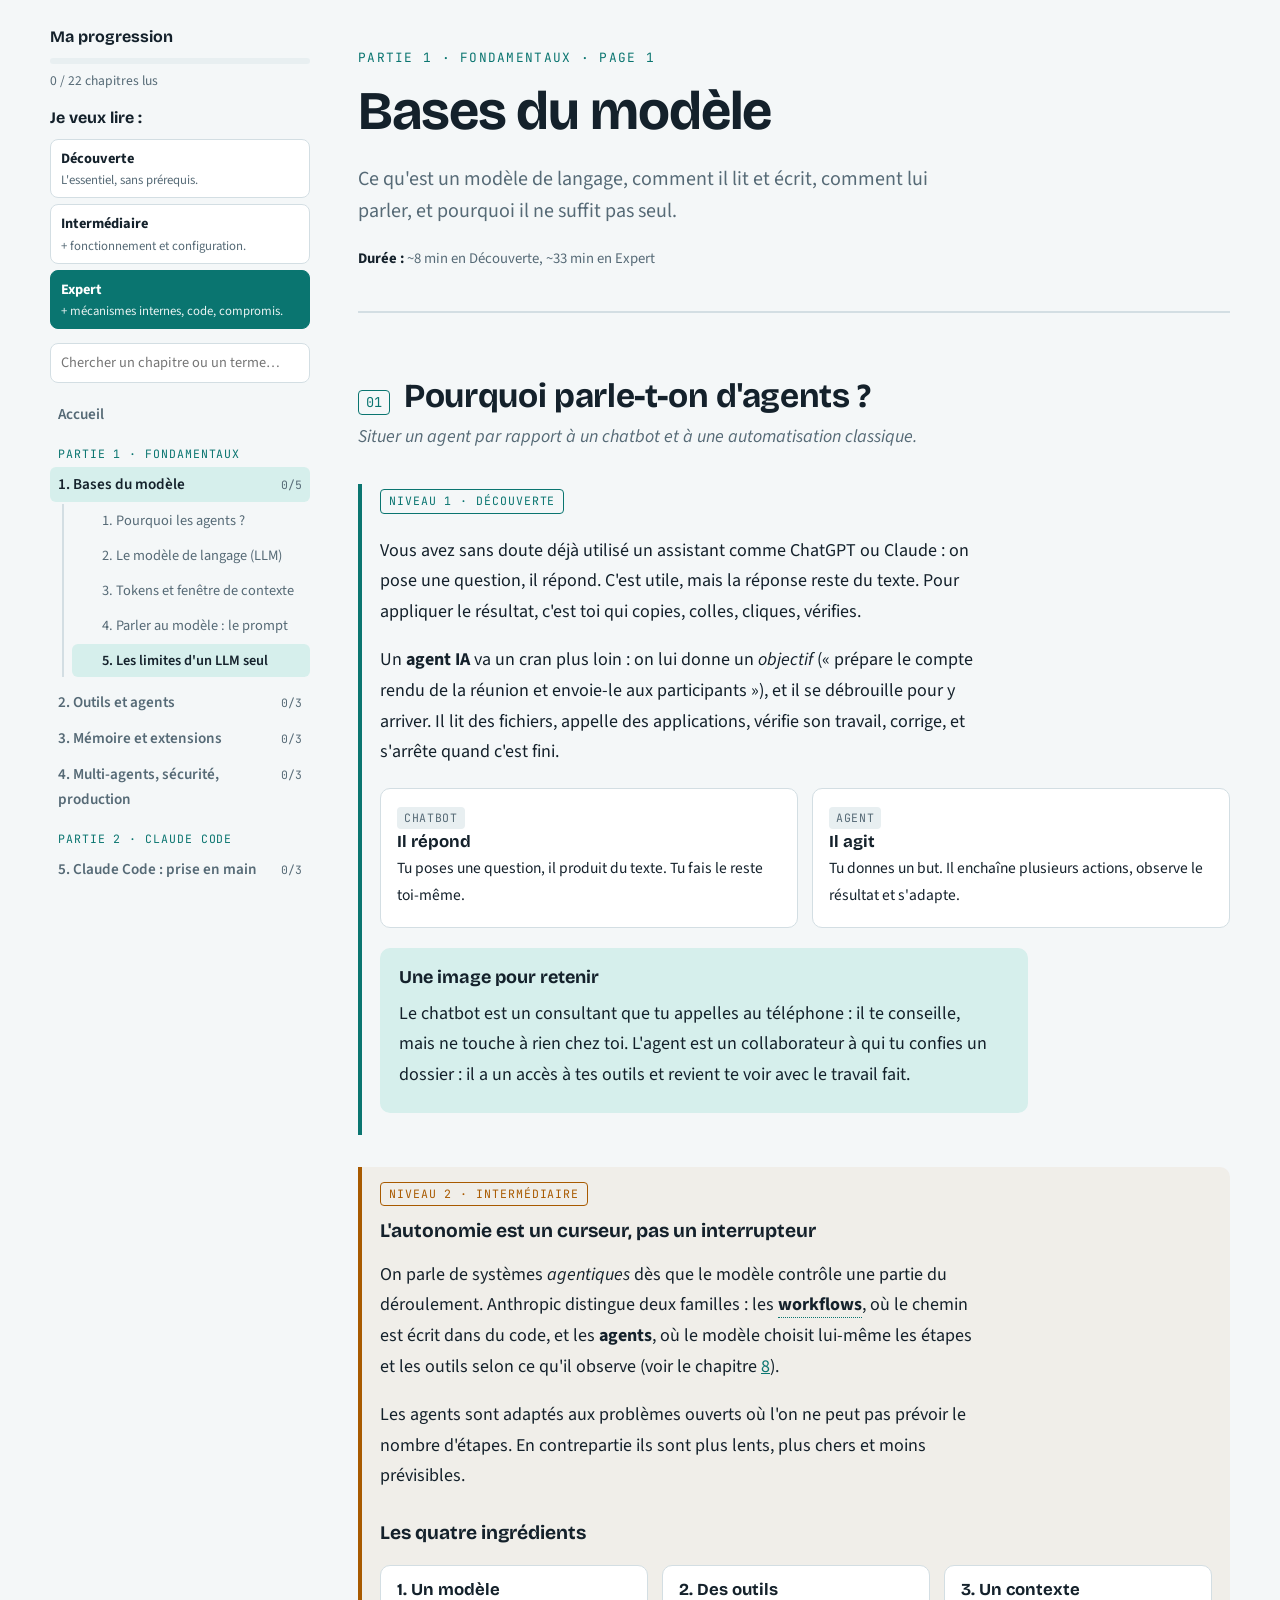
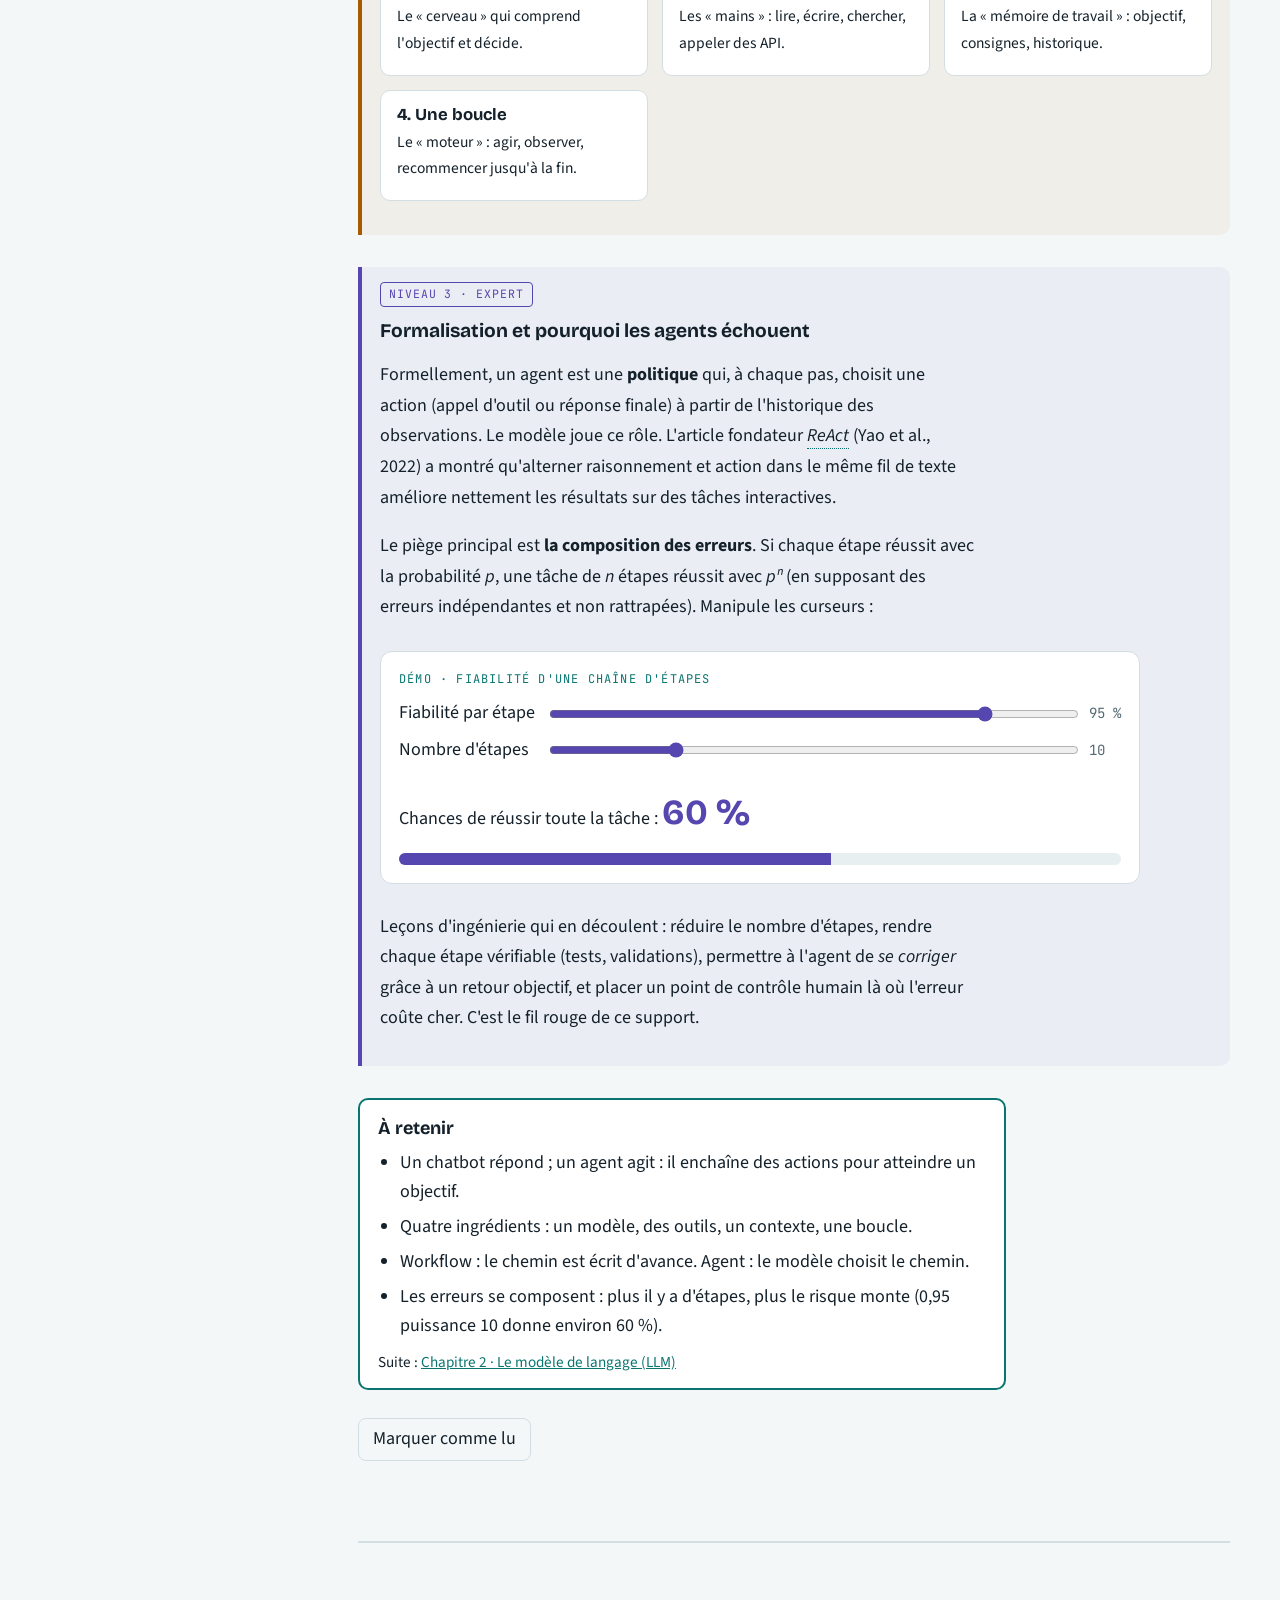
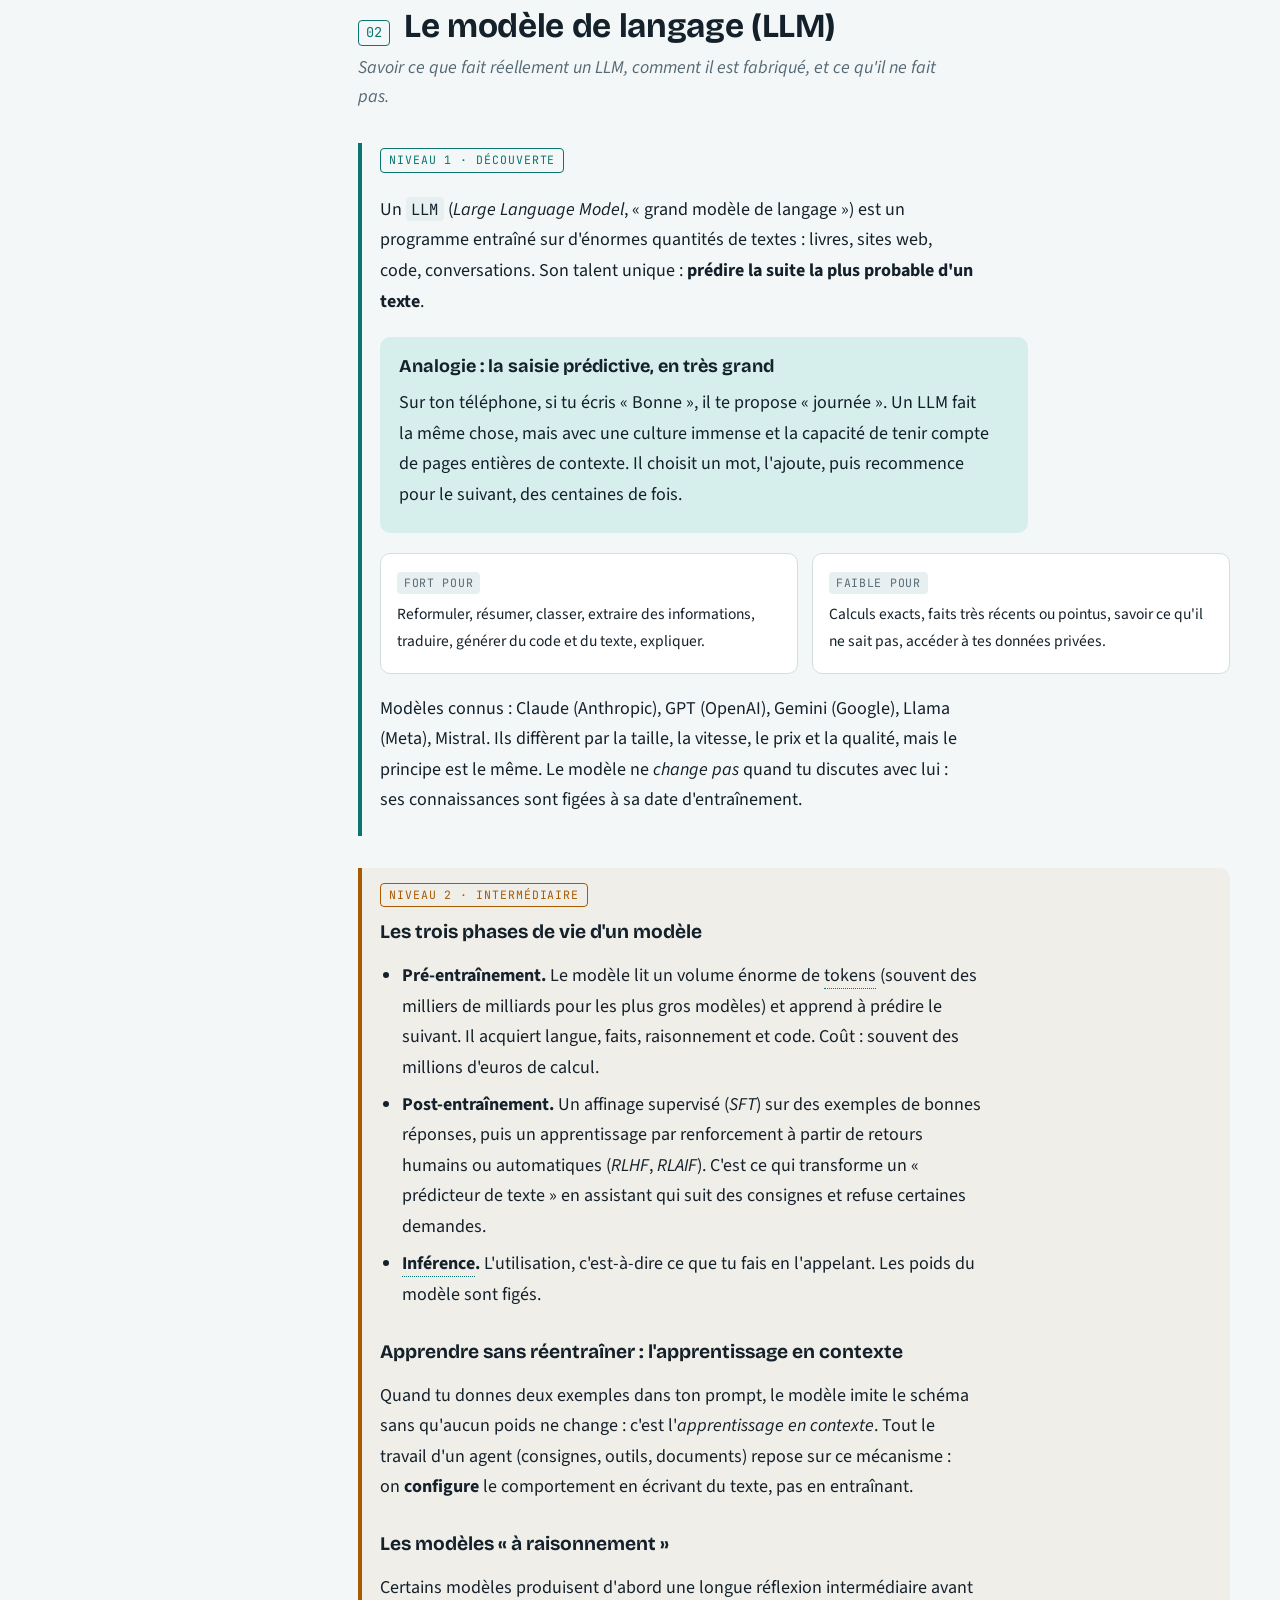
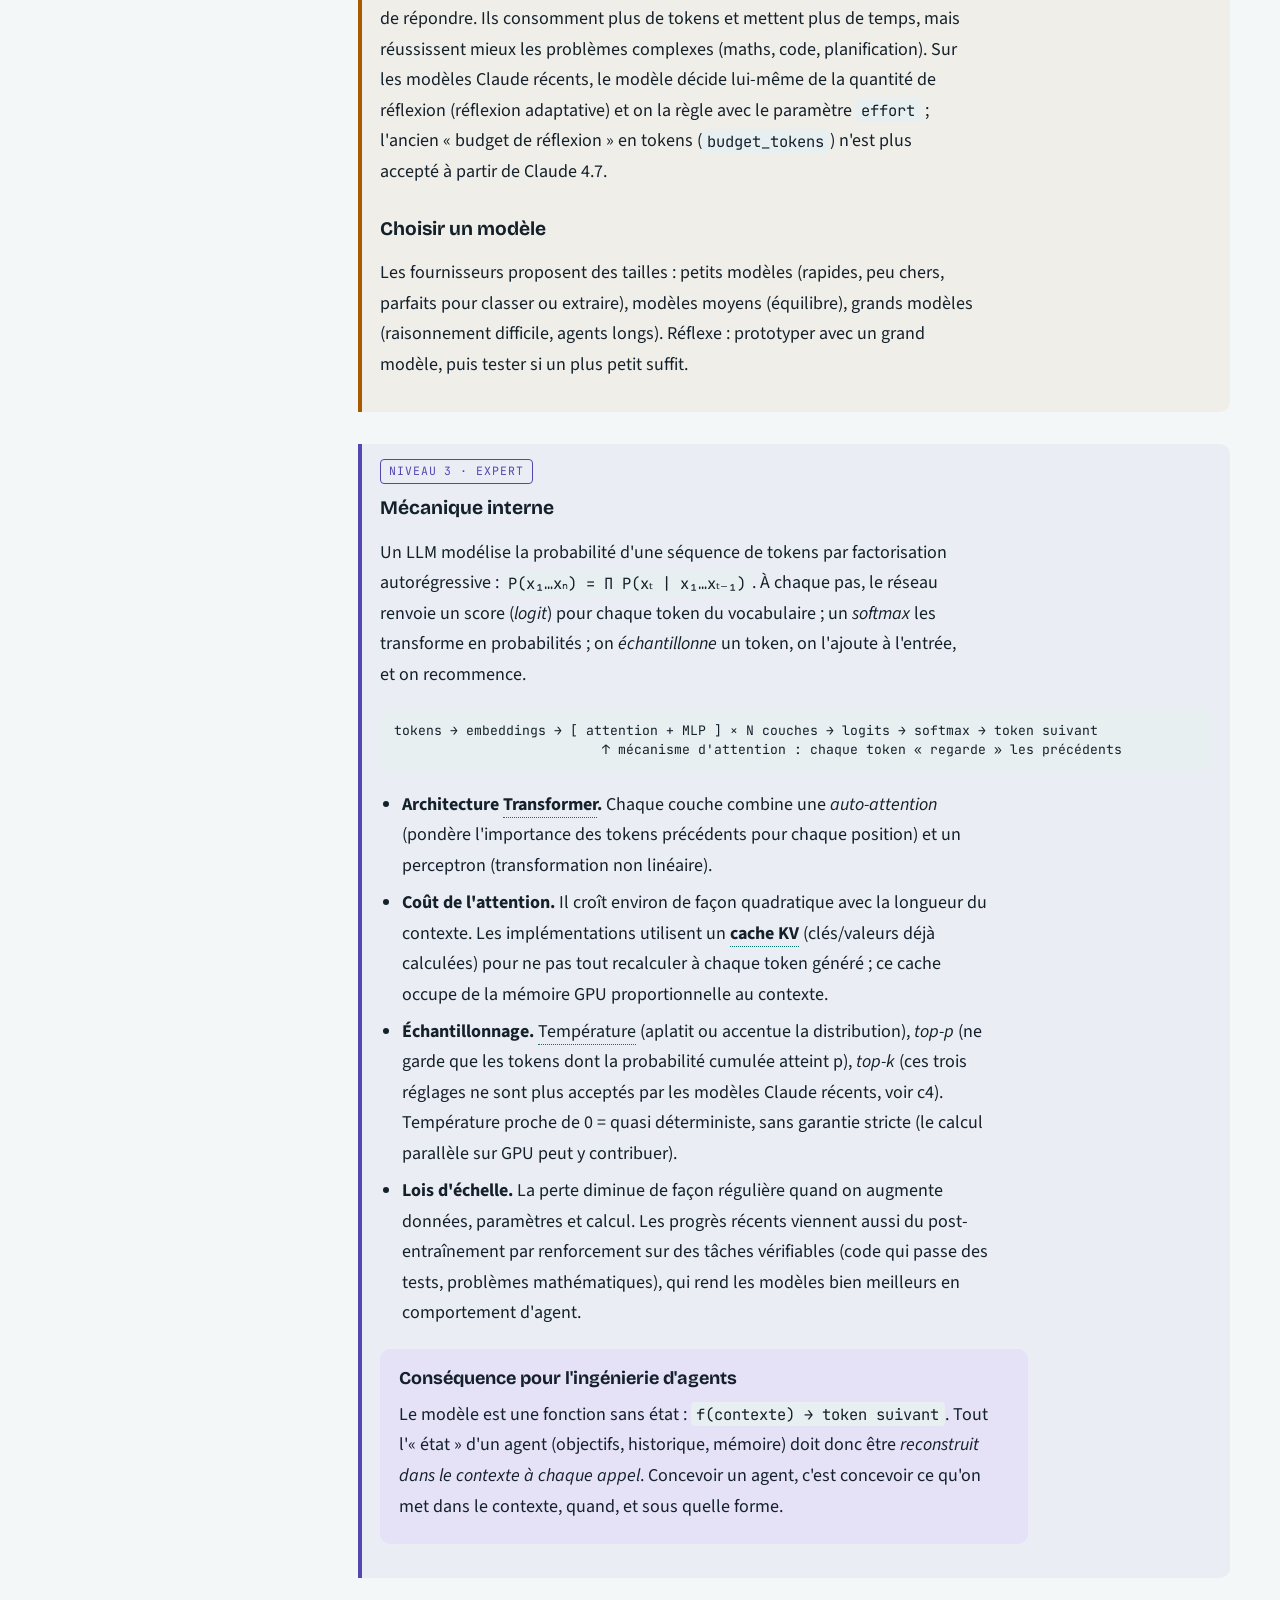
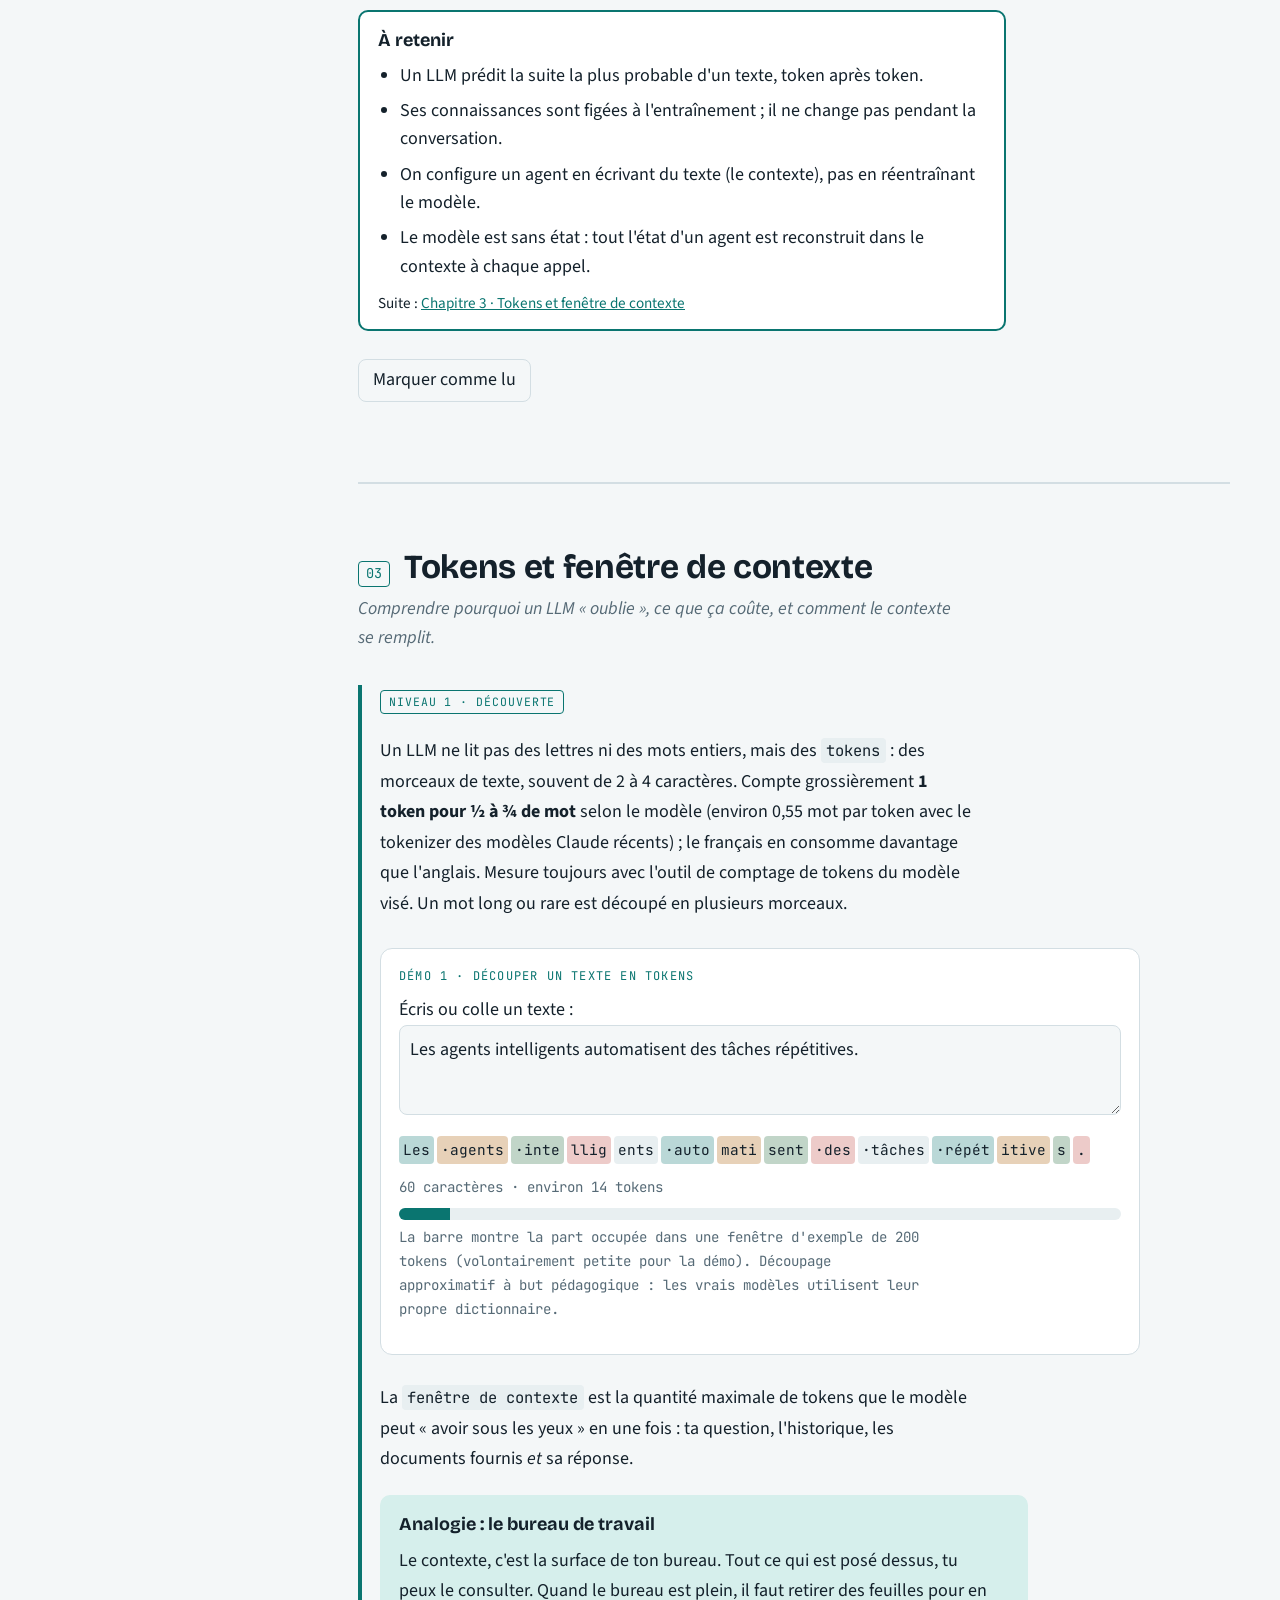
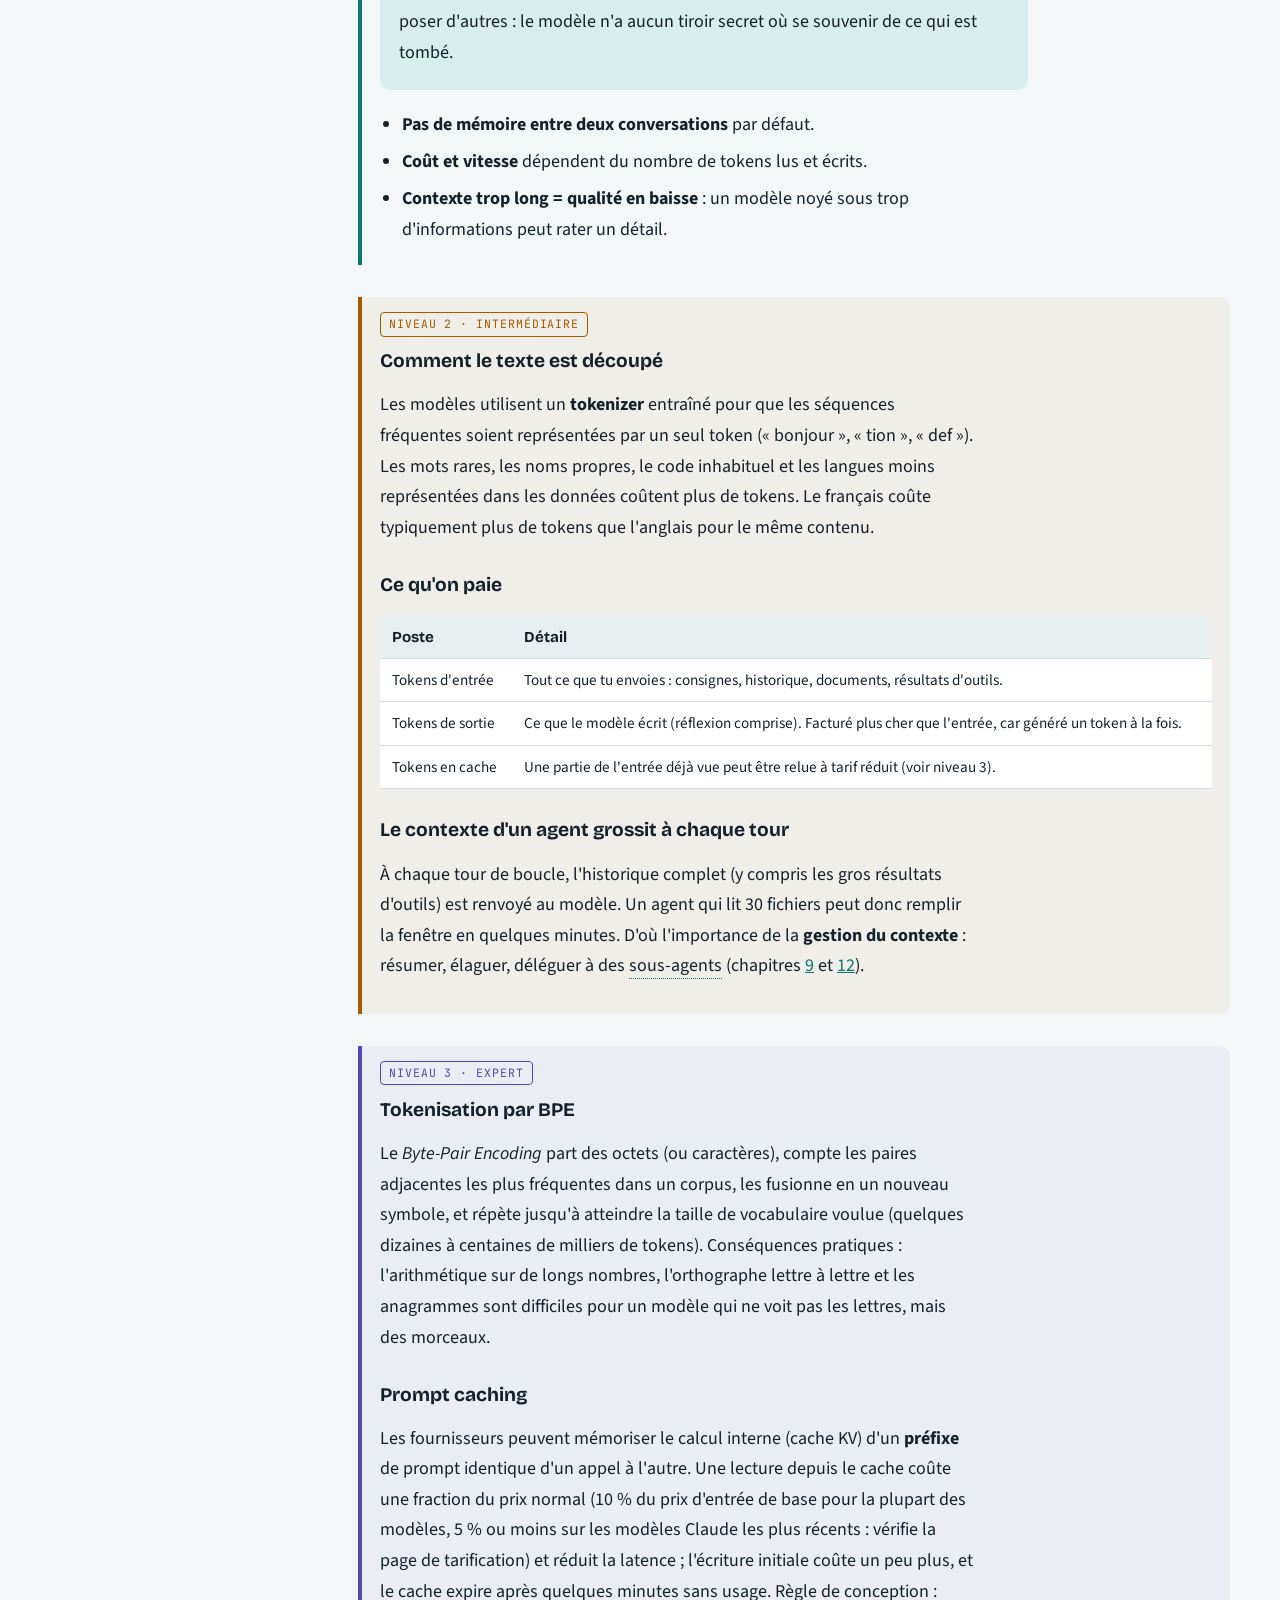
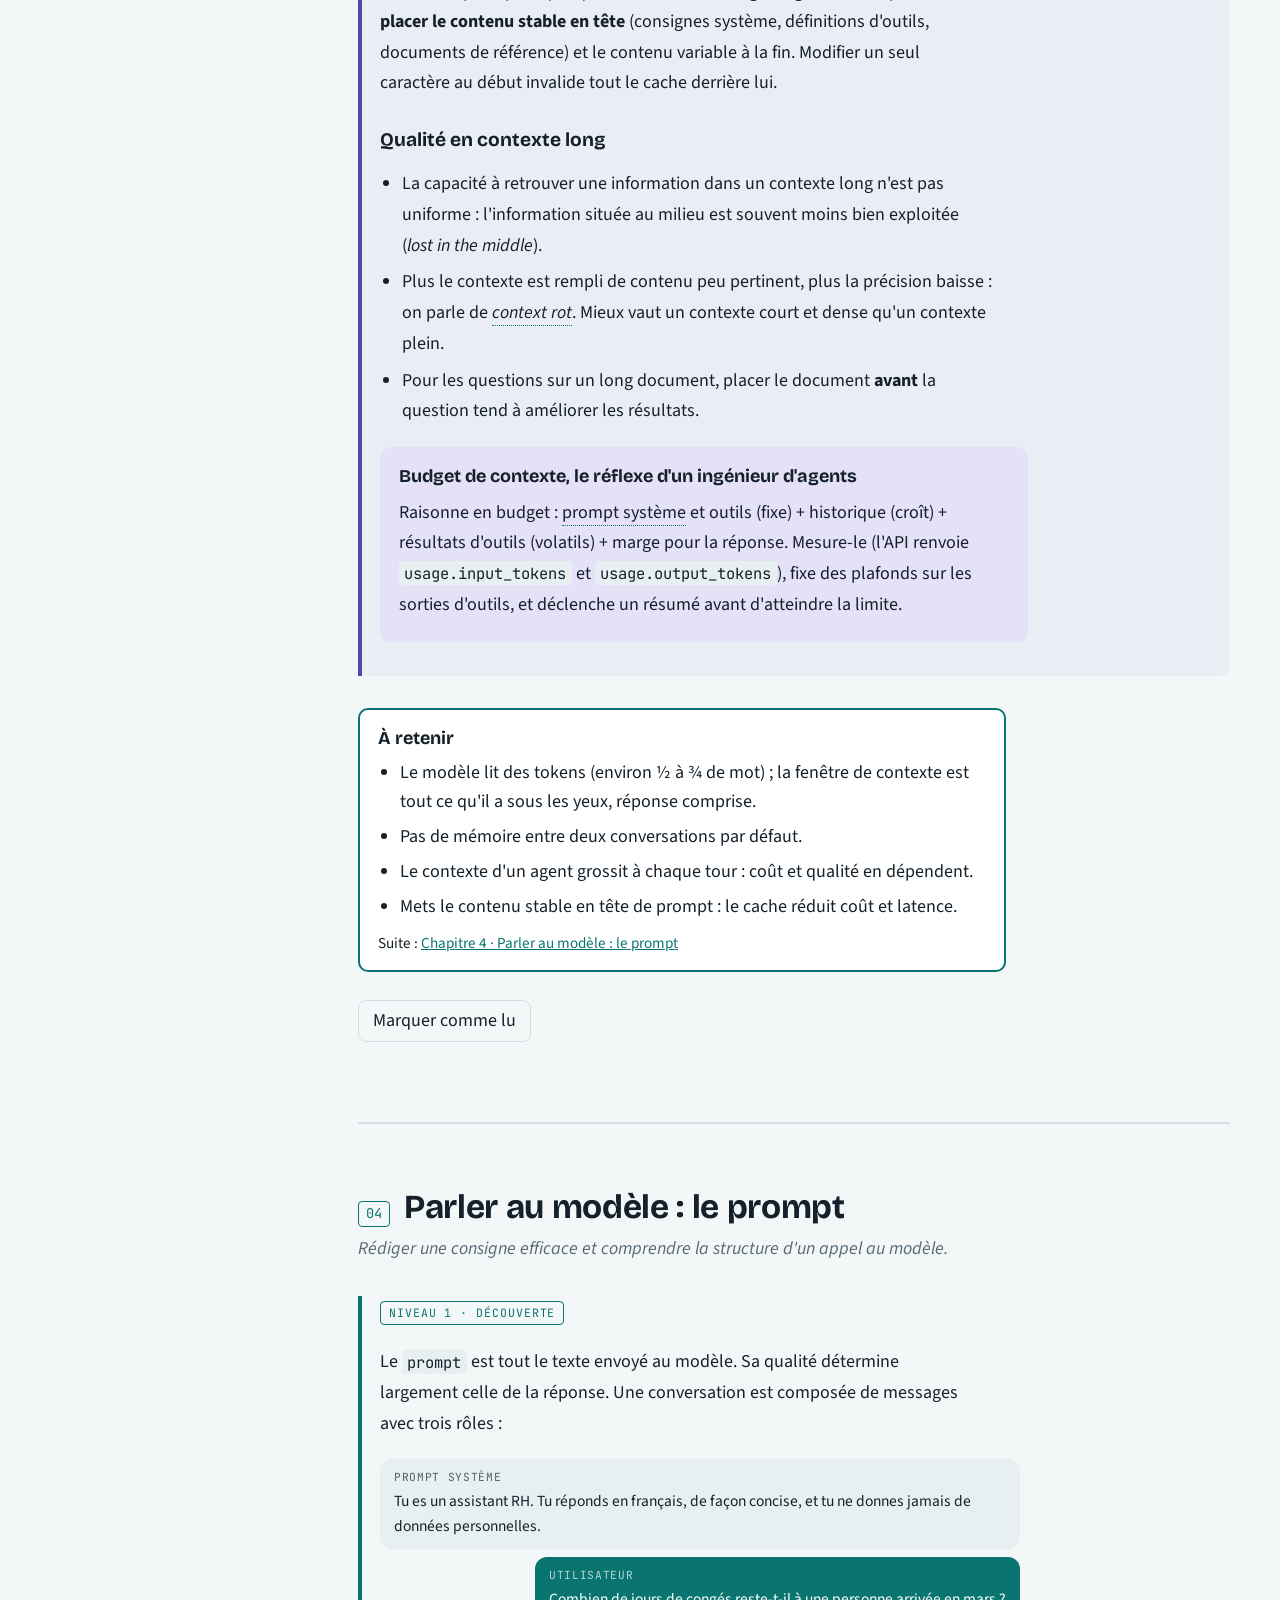
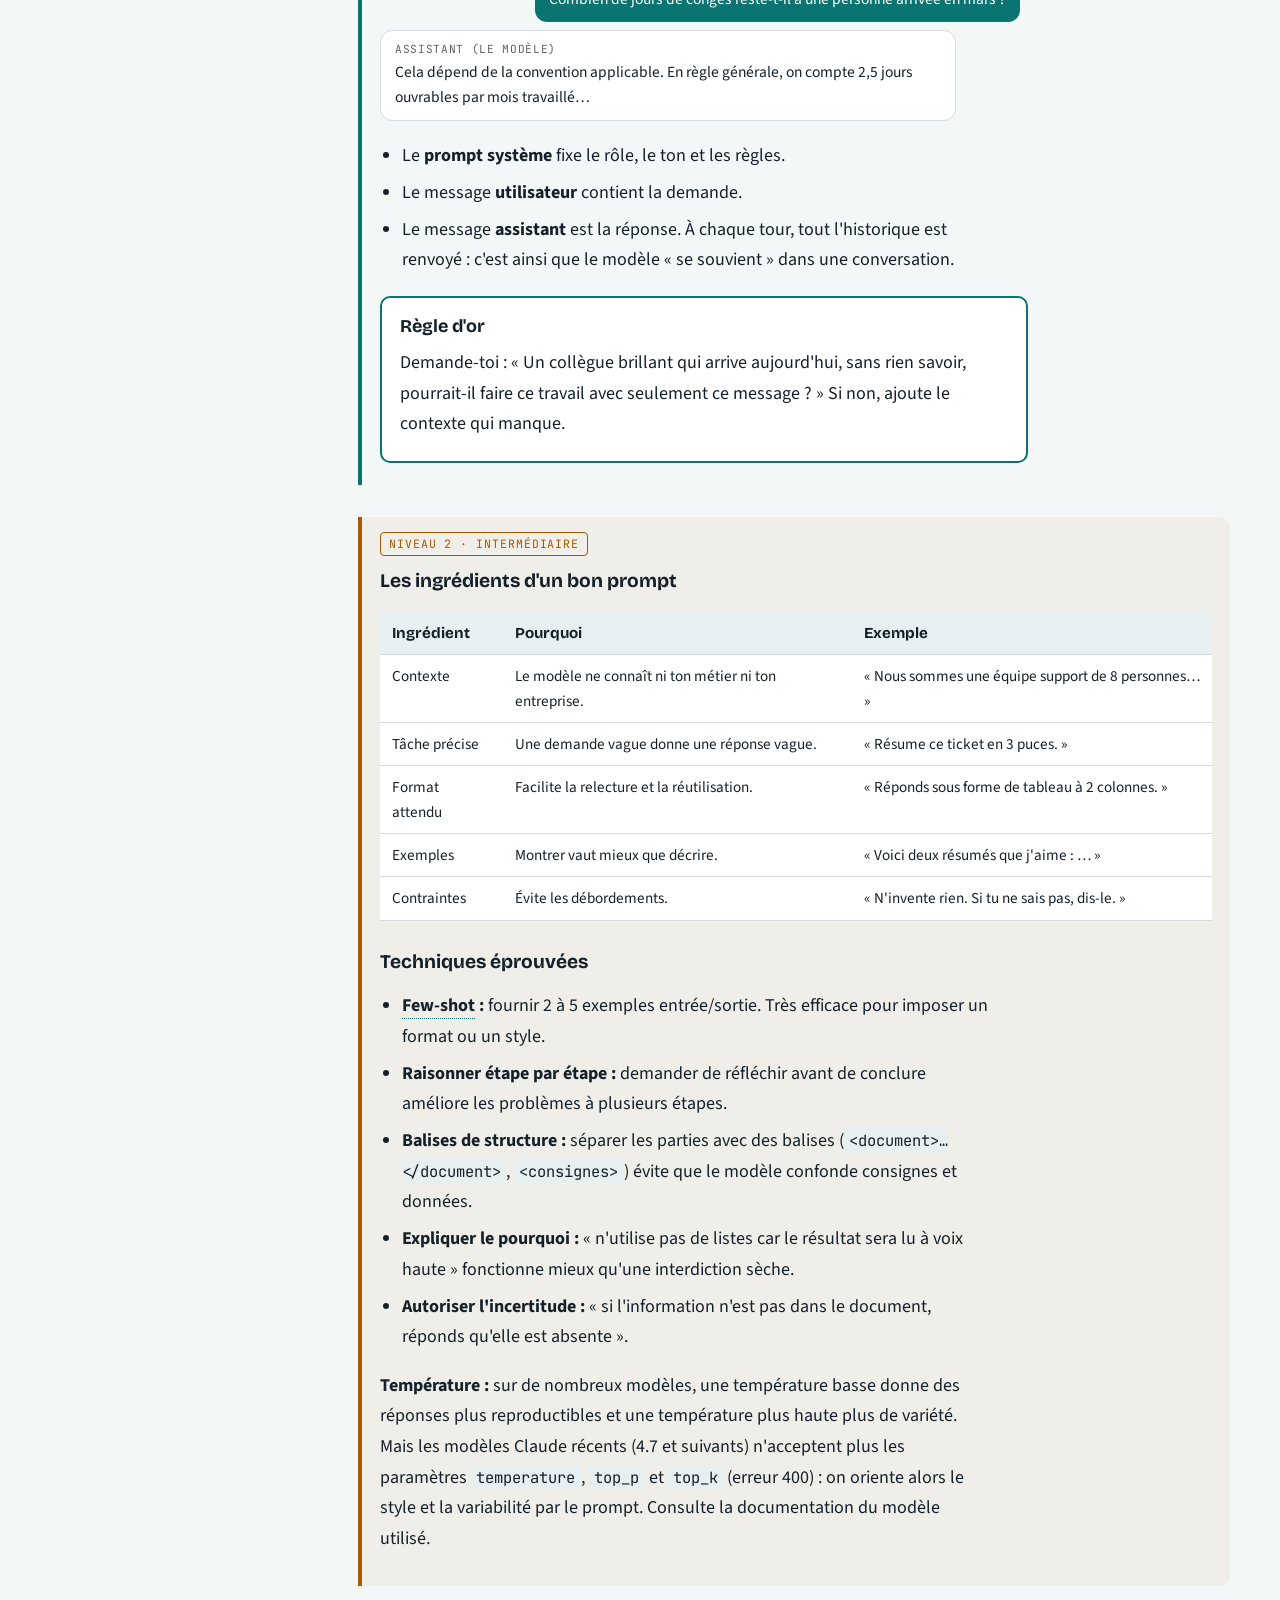
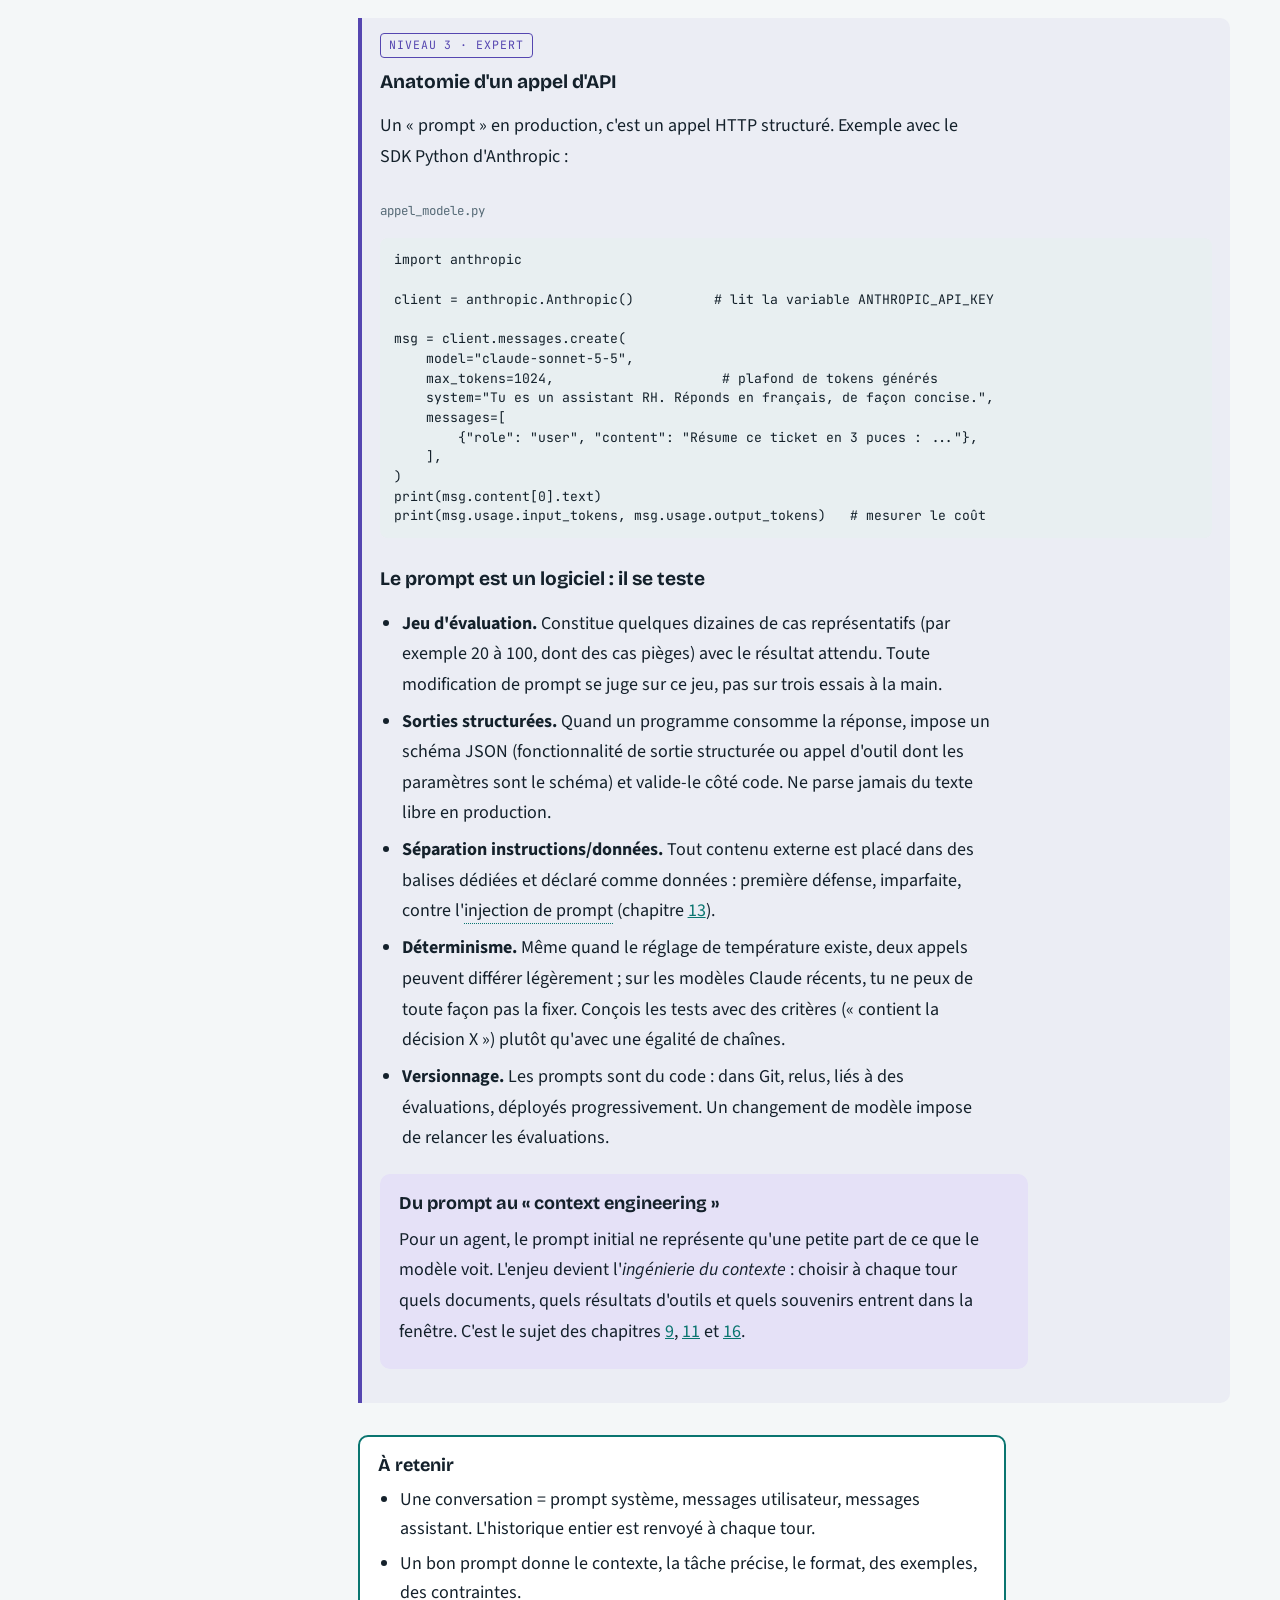
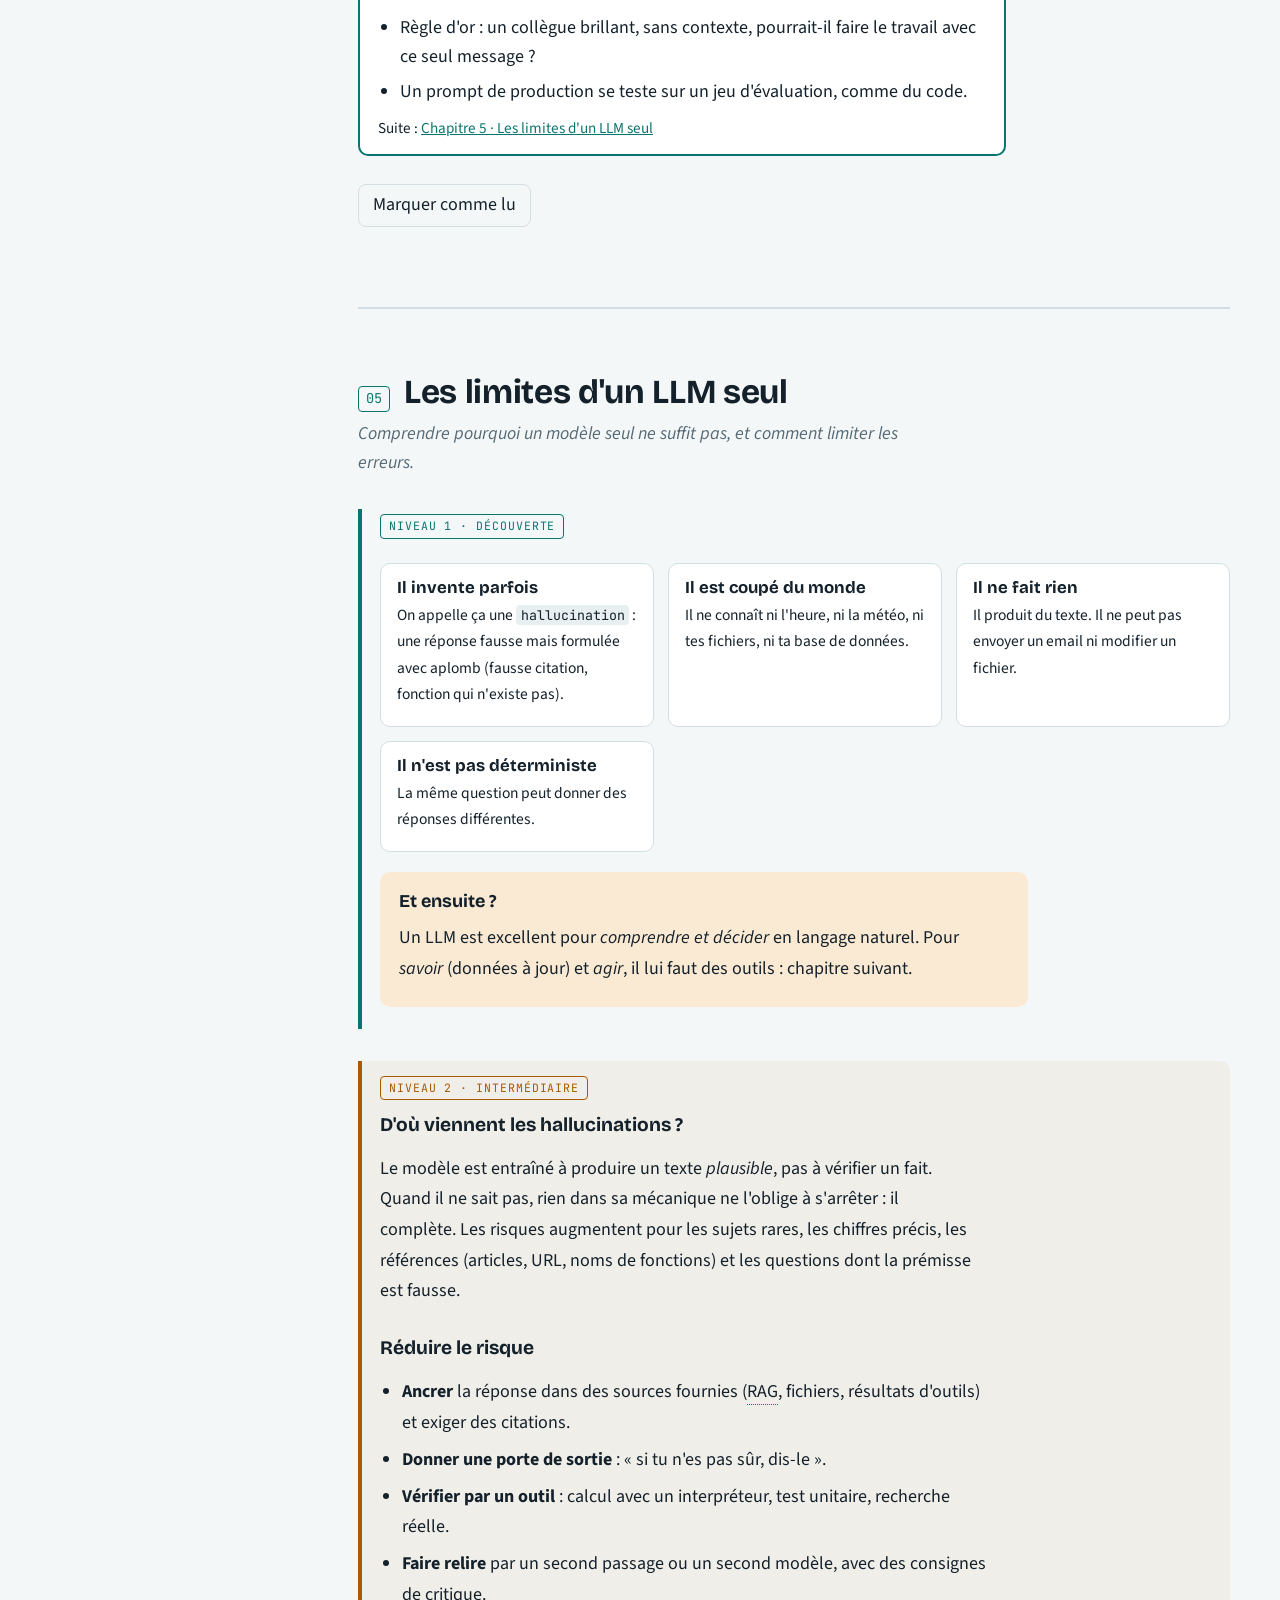
==== commit 48a644c6: "docs: soften unsourced claims, page 1 Applies non-verifiable findings from .scratch/verification: so" ====
--- a/1-bases.html
+++ b/1-bases.html
@@ -100,7 +100,7 @@
       <div class="lvl" data-lvl="2">
         <h3>Les trois phases de vie d'un modèle</h3>
         <ul class="clean">
-          <li><b>Pré-entraînement.</b> Le modèle lit des milliers de milliards de tokens et apprend à prédire le suivant. Il acquiert langue, faits, raisonnement et code. Coût : des millions d'euros de calcul.</li>
+          <li><b>Pré-entraînement.</b> Le modèle lit un volume énorme de tokens (souvent des milliers de milliards pour les plus gros modèles) et apprend à prédire le suivant. Il acquiert langue, faits, raisonnement et code. Coût : souvent des millions d'euros de calcul.</li>
           <li><b>Post-entraînement.</b> Un affinage supervisé (<i>SFT</i>) sur des exemples de bonnes réponses, puis un apprentissage par renforcement à partir de retours humains ou automatiques (<i>RLHF</i>, <i>RLAIF</i>). C'est ce qui transforme un « prédicteur de texte » en assistant qui suit des consignes et refuse certaines demandes.</li>
           <li><b>Inférence.</b> L'utilisation, c'est-à-dire ce que tu fais en l'appelant. Les poids du modèle sont figés.</li>
         </ul>
@@ -120,7 +120,7 @@
         <ul class="clean">
           <li><b>Architecture Transformer.</b> Chaque couche combine une <i>auto-attention</i> (pondère l'importance des tokens précédents pour chaque position) et un perceptron (transformation non linéaire).</li>
           <li><b>Coût de l'attention.</b> Il croît environ de façon quadratique avec la longueur du contexte. Les implémentations utilisent un <b>cache KV</b> (clés/valeurs déjà calculées) pour ne pas tout recalculer à chaque token généré ; ce cache occupe de la mémoire GPU proportionnelle au contexte.</li>
-          <li><b>Échantillonnage.</b> Température (aplatit ou accentue la distribution), <i>top-p</i> (ne garde que les tokens dont la probabilité cumulée atteint p), <i>top-k</i> (ces trois réglages ne sont plus acceptés par les modèles Claude récents, voir c4). Température proche de 0 = quasi déterministe, sans garantie stricte à cause du calcul parallèle sur GPU.</li>
+          <li><b>Échantillonnage.</b> Température (aplatit ou accentue la distribution), <i>top-p</i> (ne garde que les tokens dont la probabilité cumulée atteint p), <i>top-k</i> (ces trois réglages ne sont plus acceptés par les modèles Claude récents, voir c4). Température proche de 0 = quasi déterministe, sans garantie stricte (le calcul parallèle sur GPU peut y contribuer).</li>
           <li><b>Lois d'échelle.</b> La perte diminue de façon régulière quand on augmente données, paramètres et calcul. Les progrès récents viennent aussi du post-entraînement par renforcement sur des tâches vérifiables (code qui passe des tests, problèmes mathématiques), qui rend les modèles bien meilleurs en comportement d'agent.</li>
         </ul>
         <div class="callout deep">
@@ -278,7 +278,7 @@
 print(msg.usage.input_tokens, msg.usage.output_tokens)   # mesurer le coût</code></pre>
         <h3>Le prompt est un logiciel : il se teste</h3>
         <ul class="clean">
-          <li><b>Jeu d'évaluation.</b> Constitue 20 à 100 cas représentatifs (dont des cas pièges) avec le résultat attendu. Toute modification de prompt se juge sur ce jeu, pas sur trois essais à la main.</li>
+          <li><b>Jeu d'évaluation.</b> Constitue quelques dizaines de cas représentatifs (par exemple 20 à 100, dont des cas pièges) avec le résultat attendu. Toute modification de prompt se juge sur ce jeu, pas sur trois essais à la main.</li>
           <li><b>Sorties structurées.</b> Quand un programme consomme la réponse, impose un schéma JSON (fonctionnalité de sortie structurée ou appel d'outil dont les paramètres sont le schéma) et valide-le côté code. Ne parse jamais du texte libre en production.</li>
           <li><b>Séparation instructions/données.</b> Tout contenu externe est placé dans des balises dédiées et déclaré comme données : première défense, imparfaite, contre l'injection de prompt (chapitre <a href="4-multi-securite-prod.html#c13">13</a>).</li>
           <li><b>Déterminisme.</b> Même quand le réglage de température existe, deux appels peuvent différer légèrement ; sur les modèles Claude récents, tu ne peux de toute façon pas la fixer. Conçois les tests avec des critères (« contient la décision X ») plutôt qu'avec une égalité de chaînes.</li>
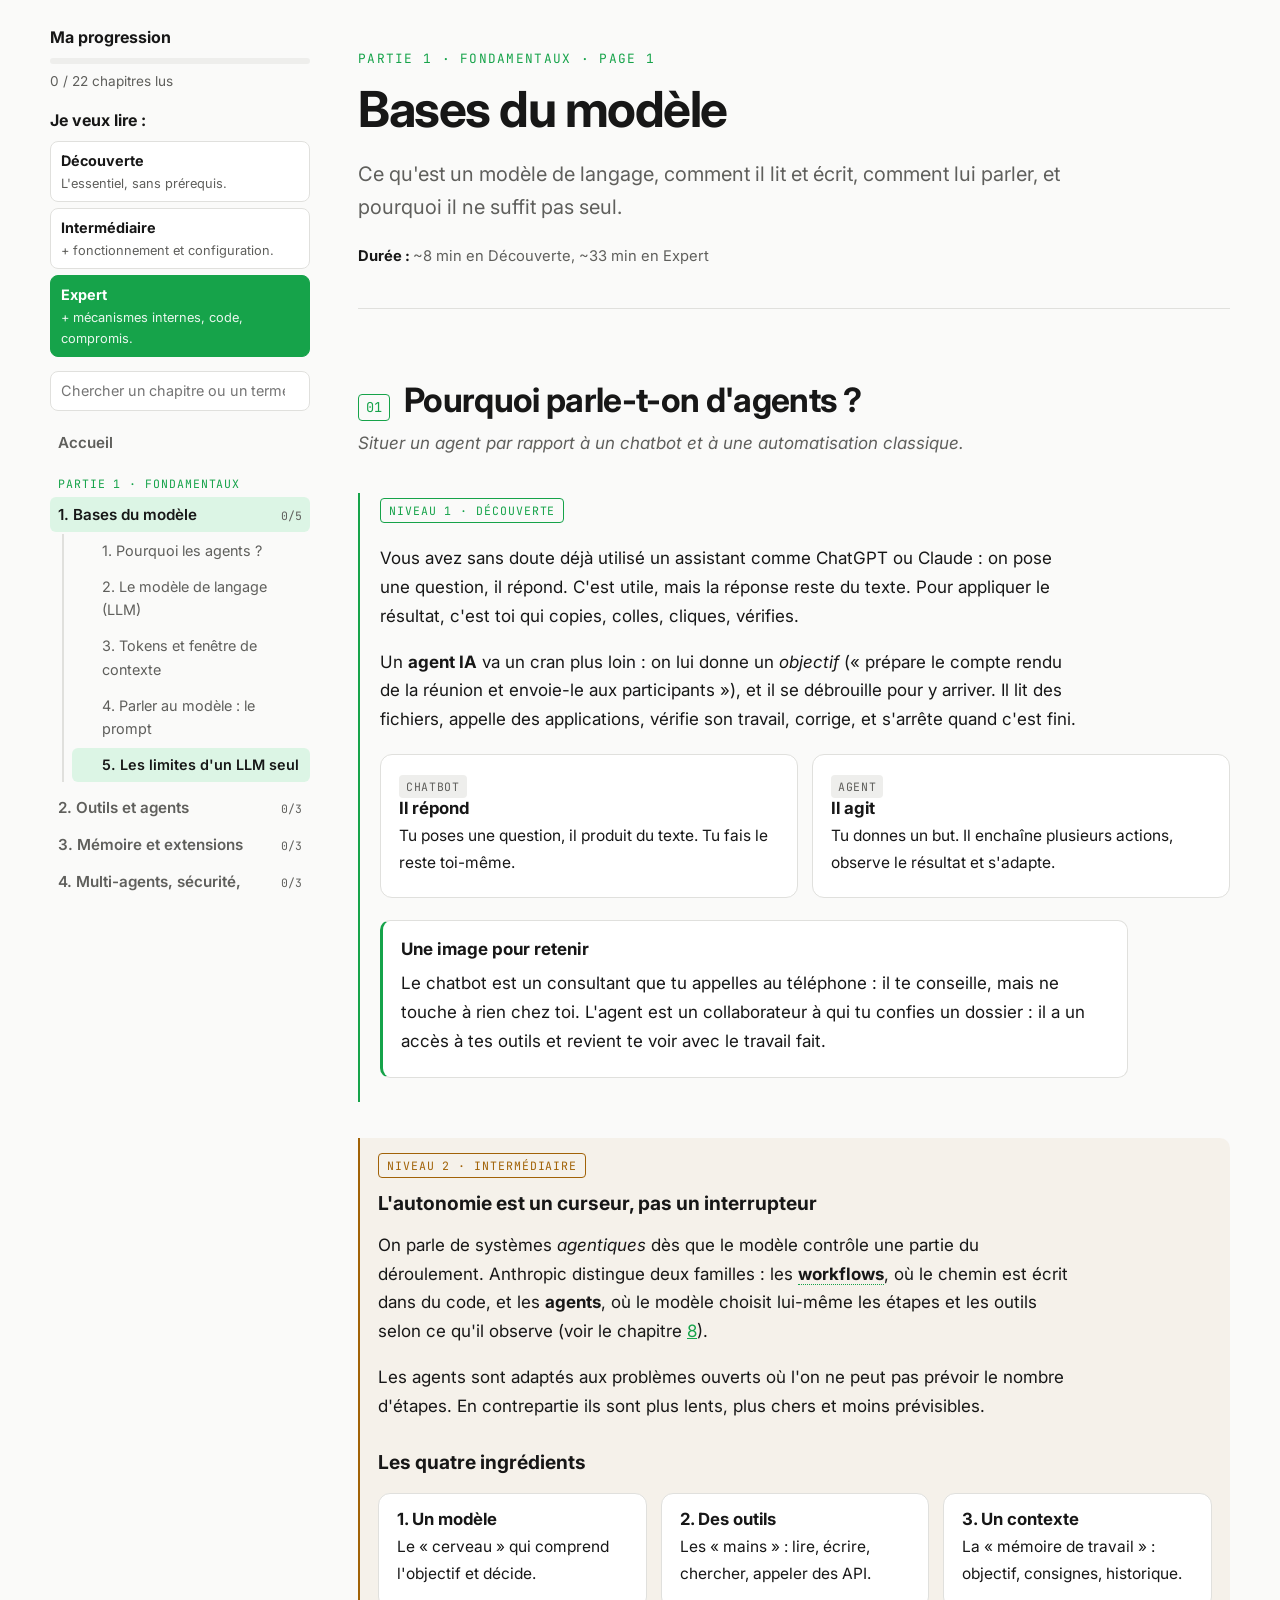
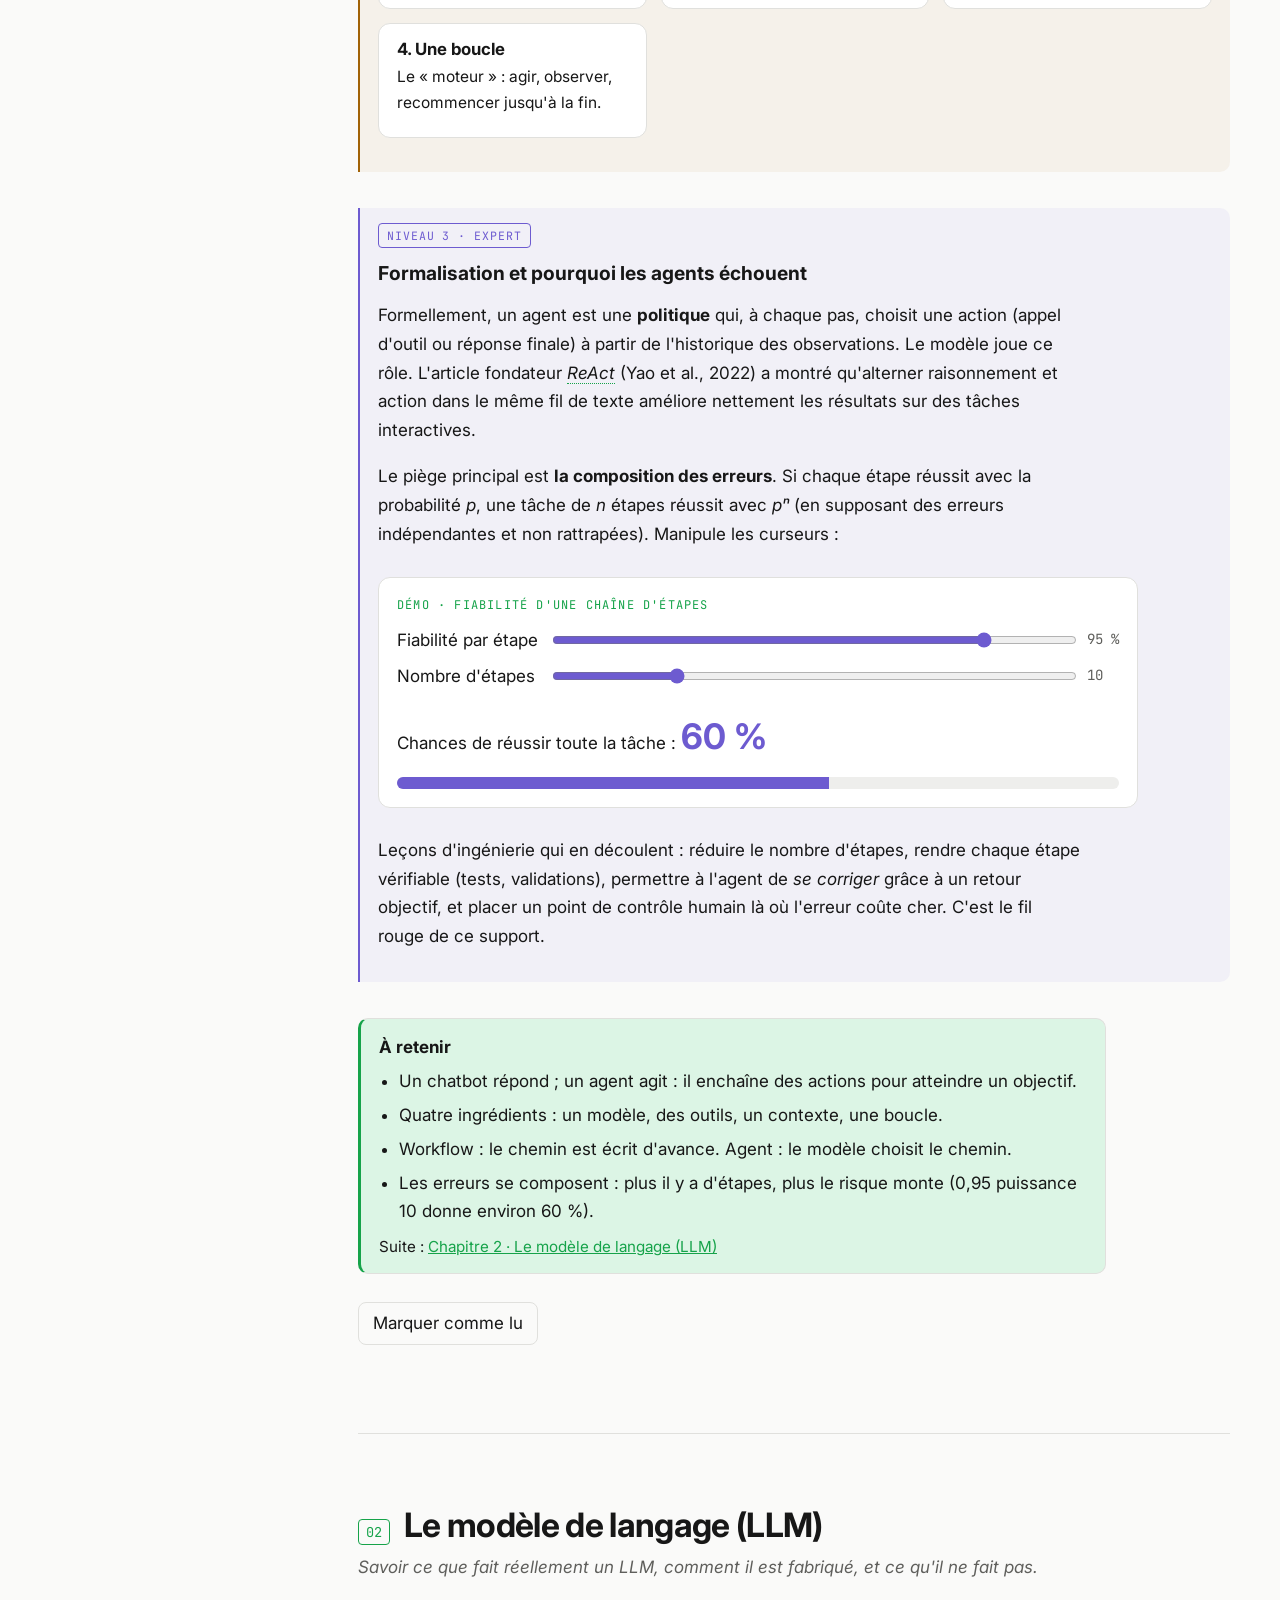
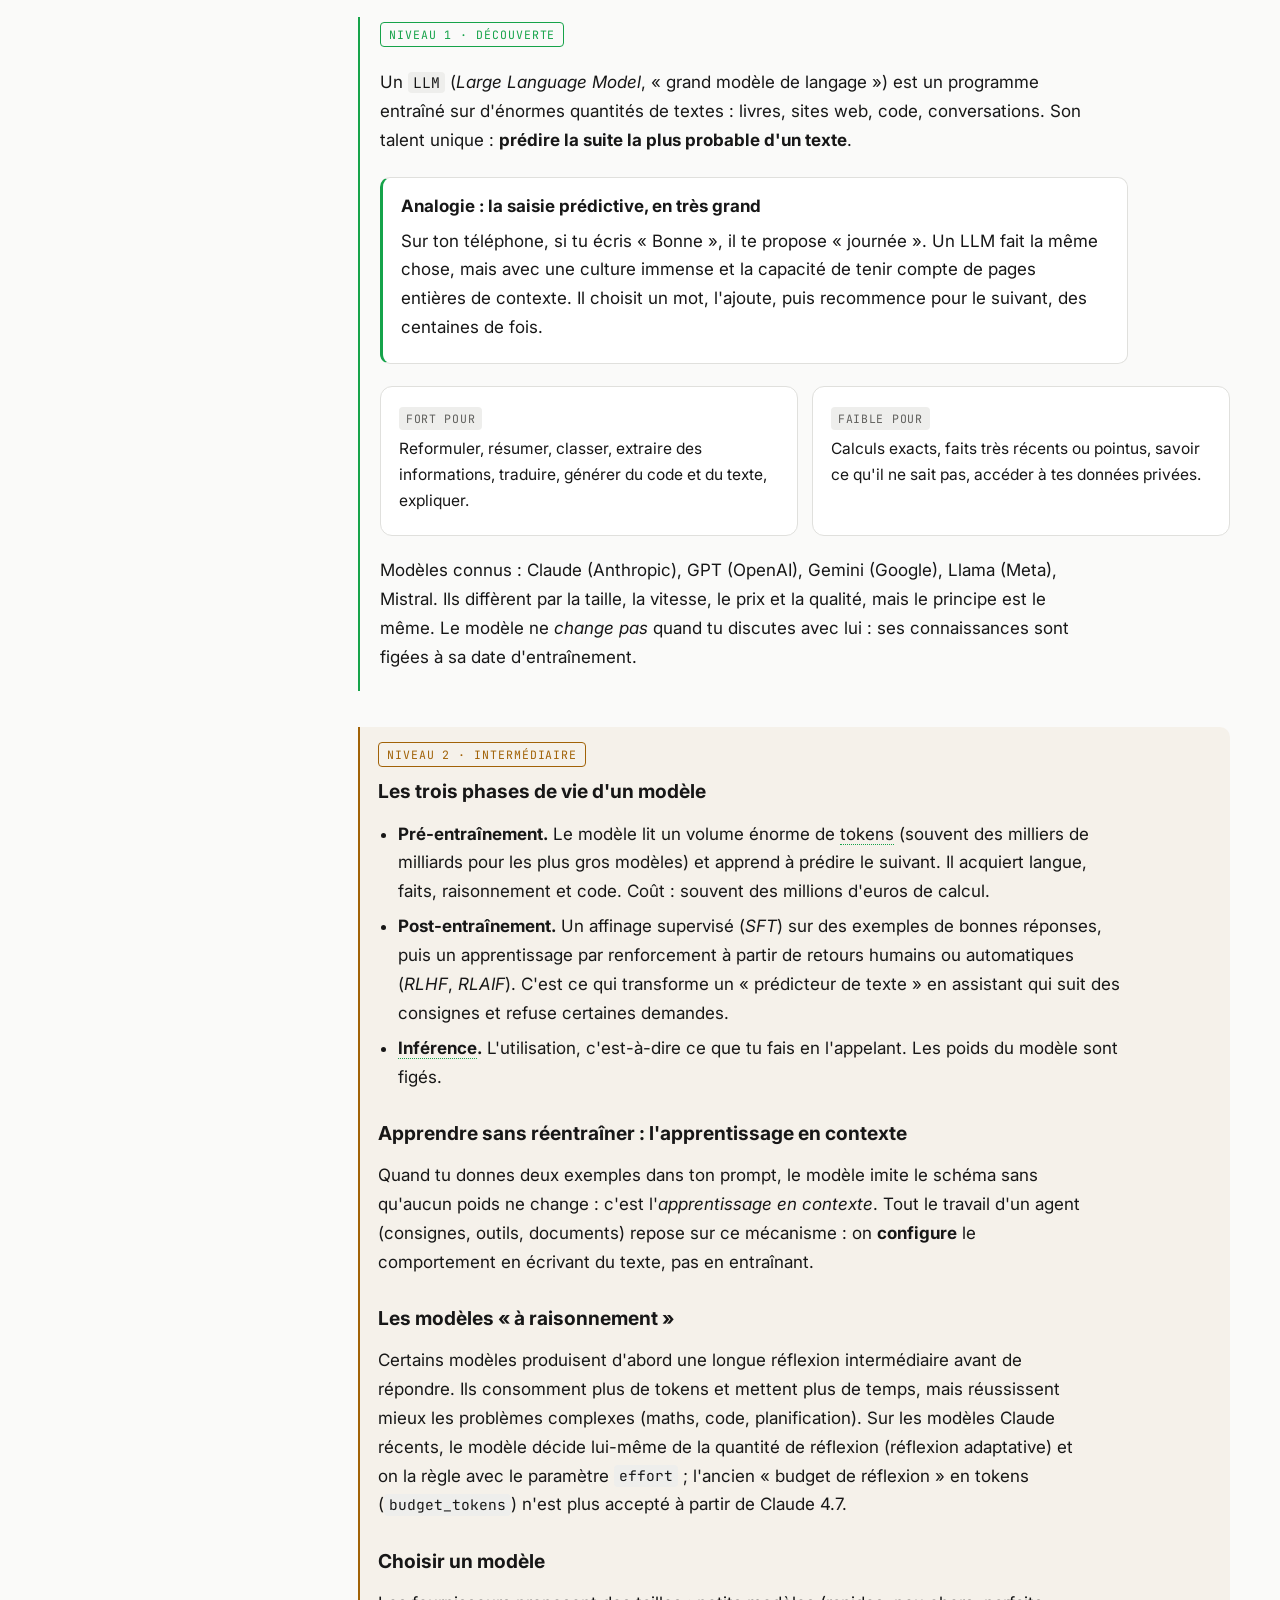
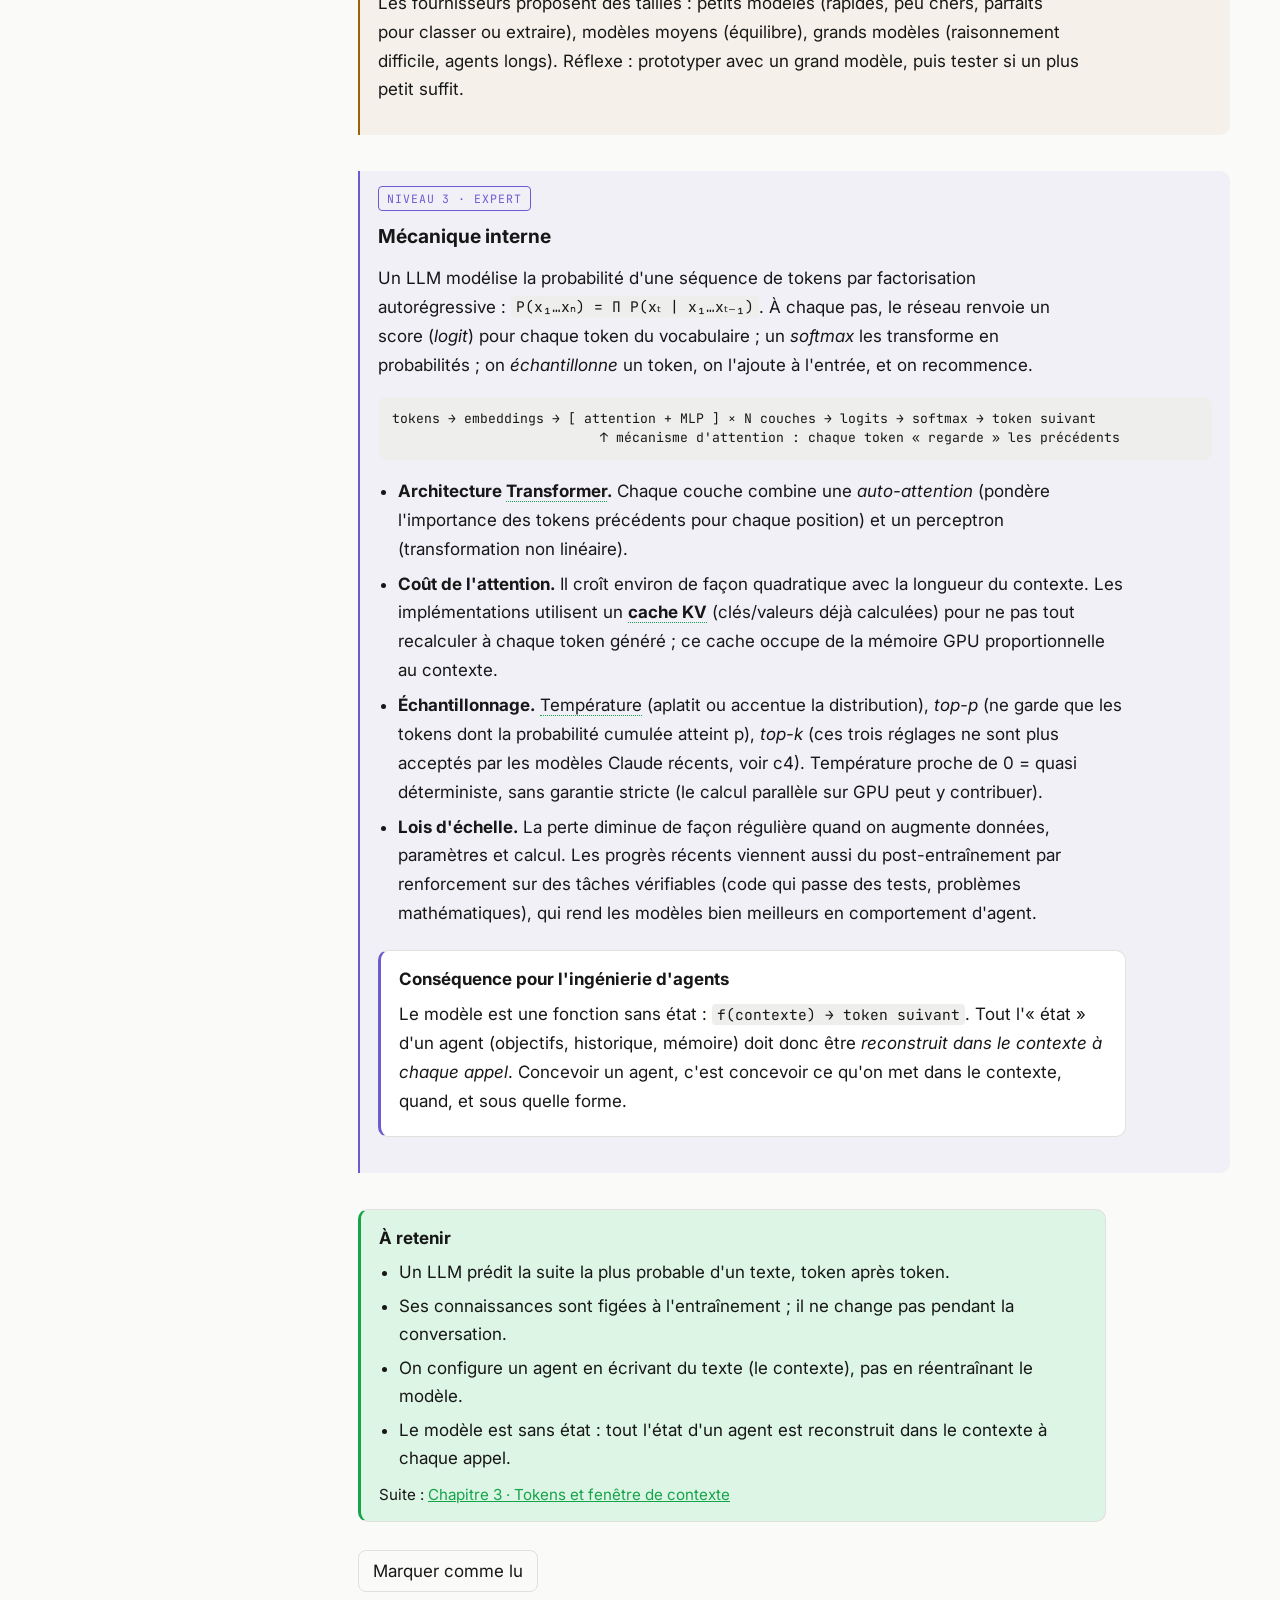
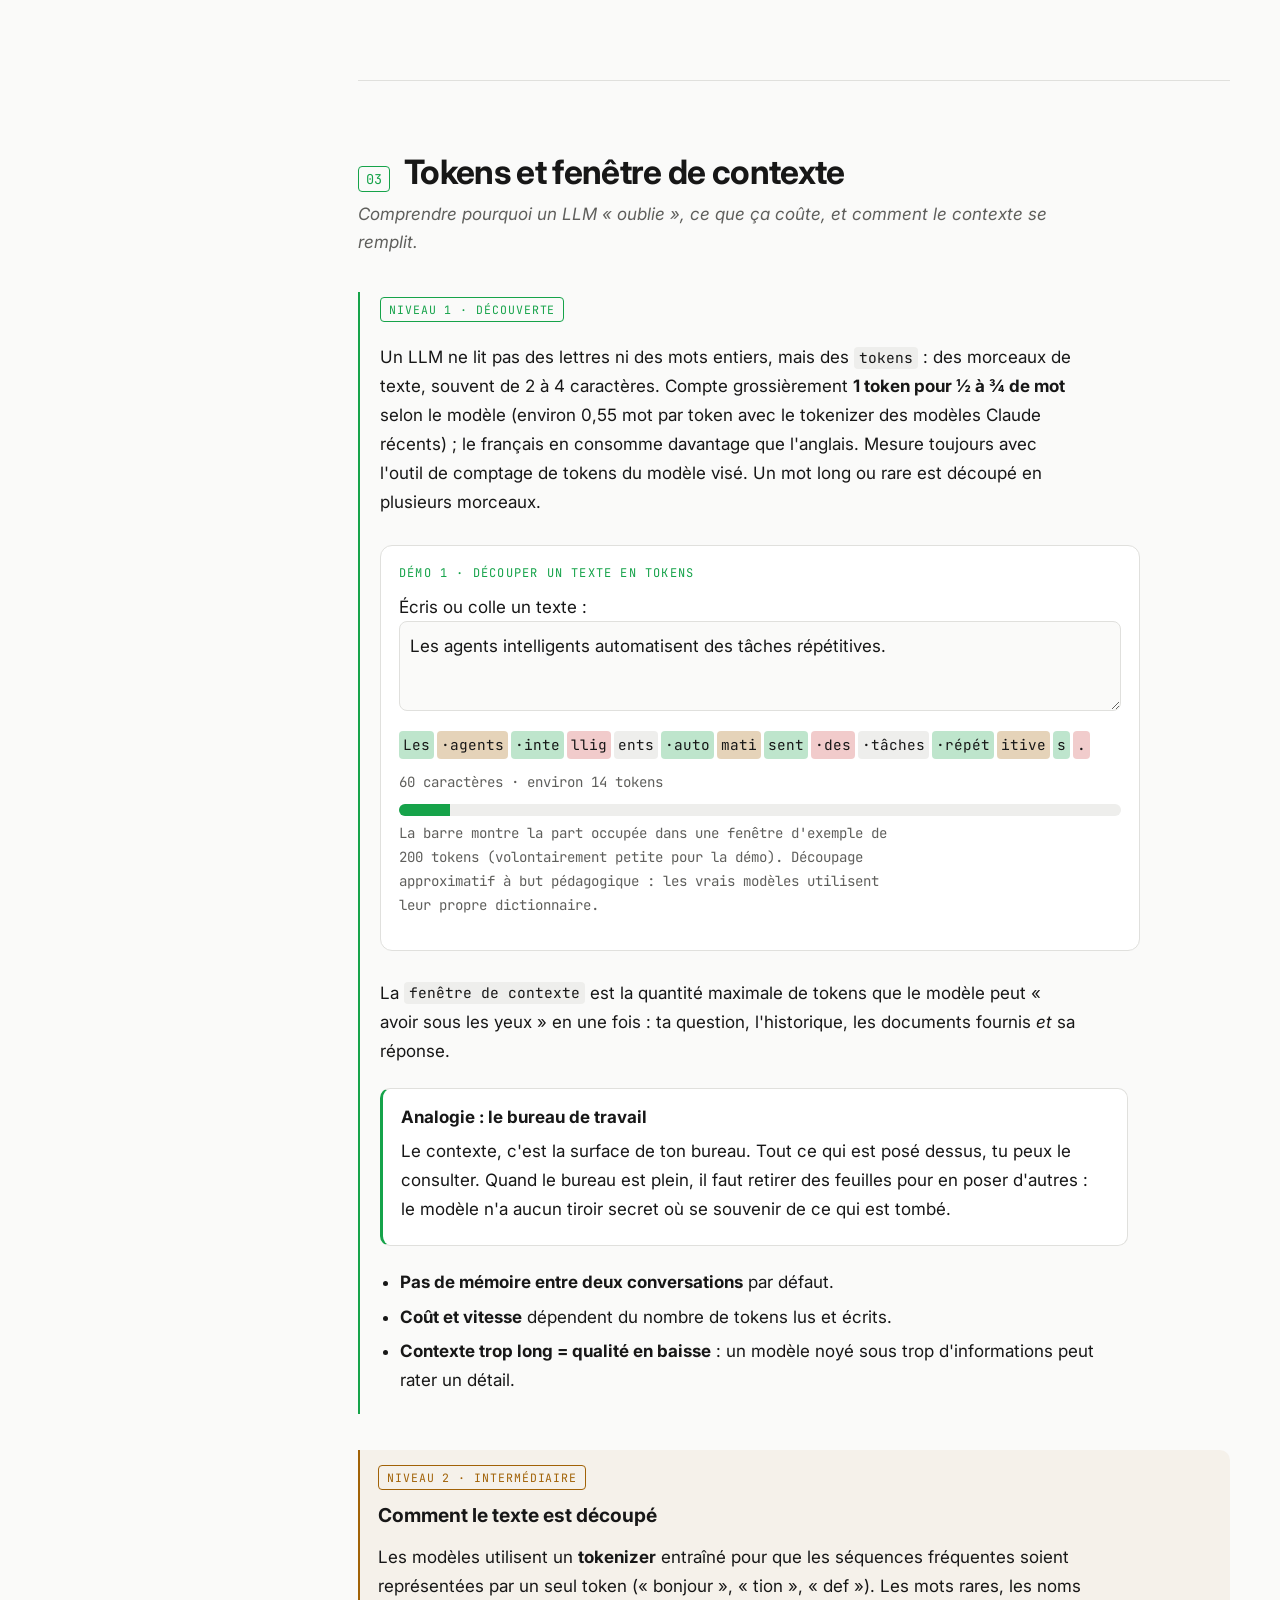
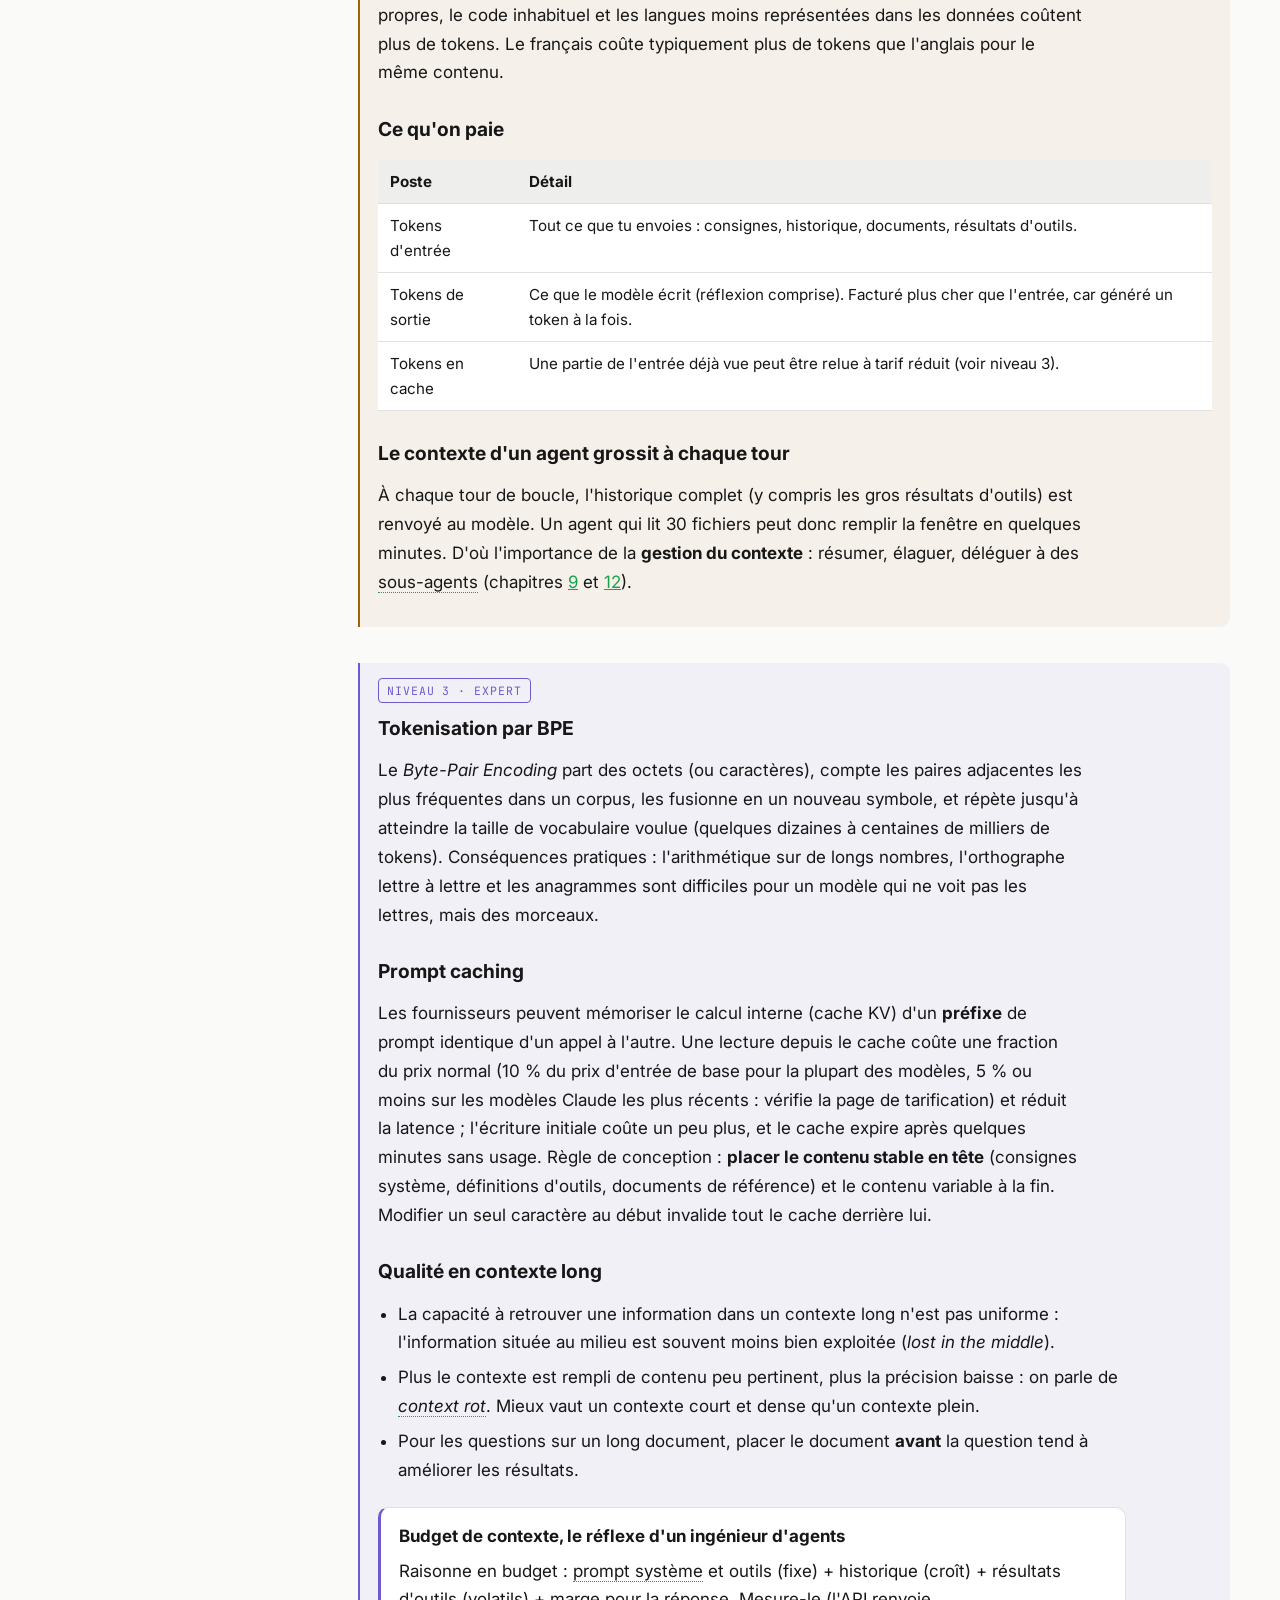
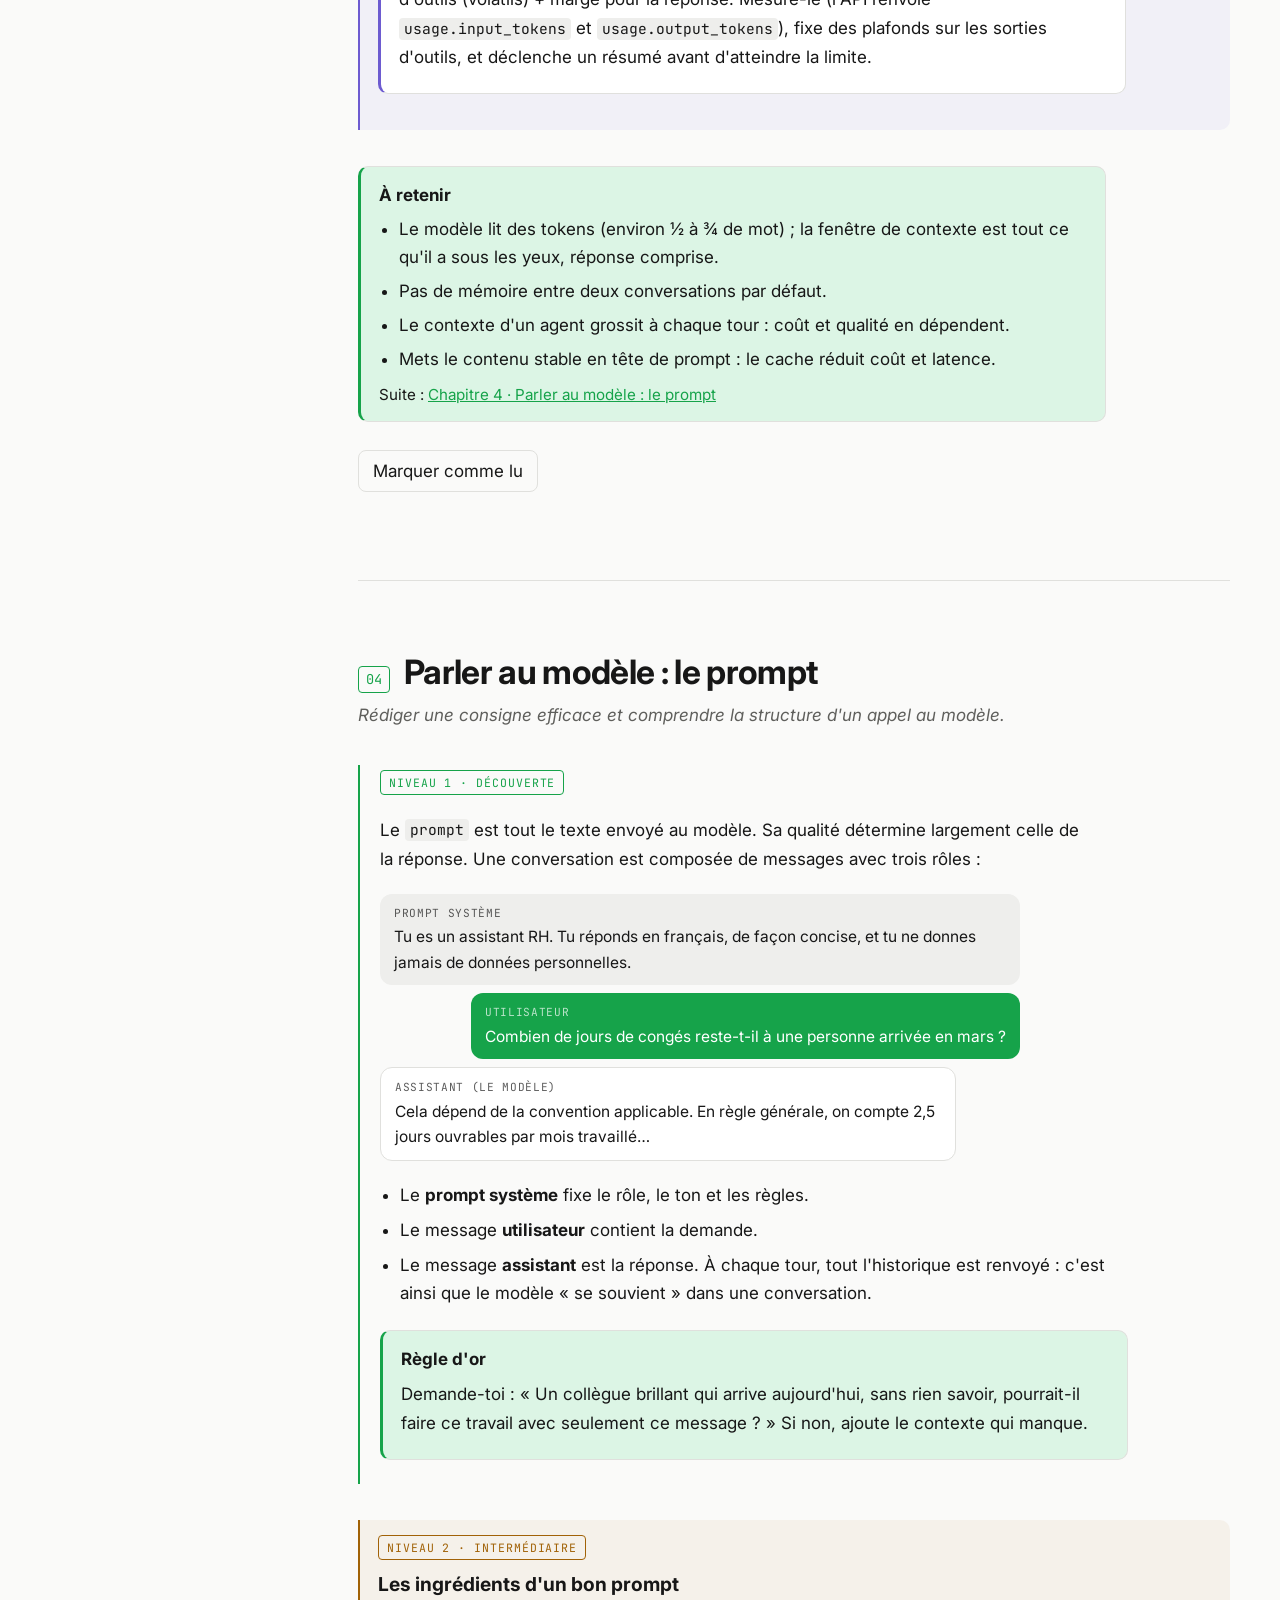
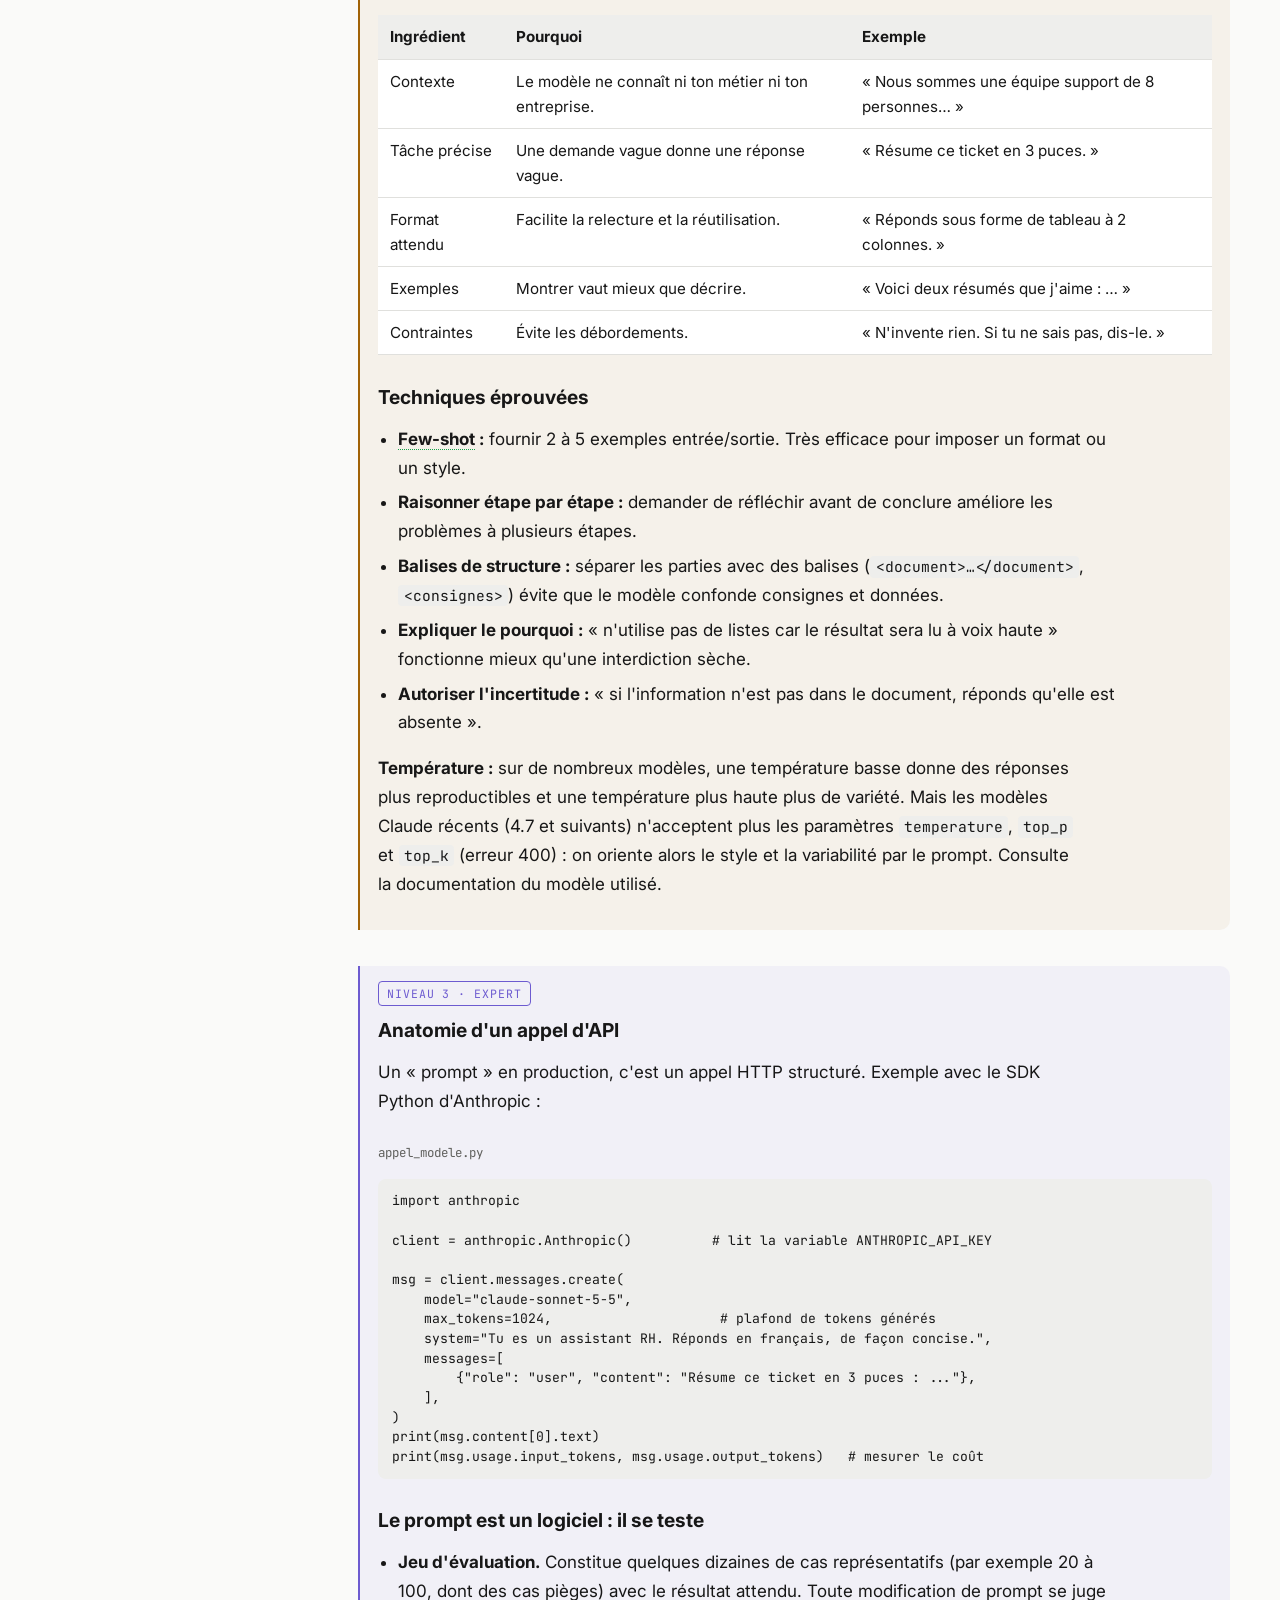
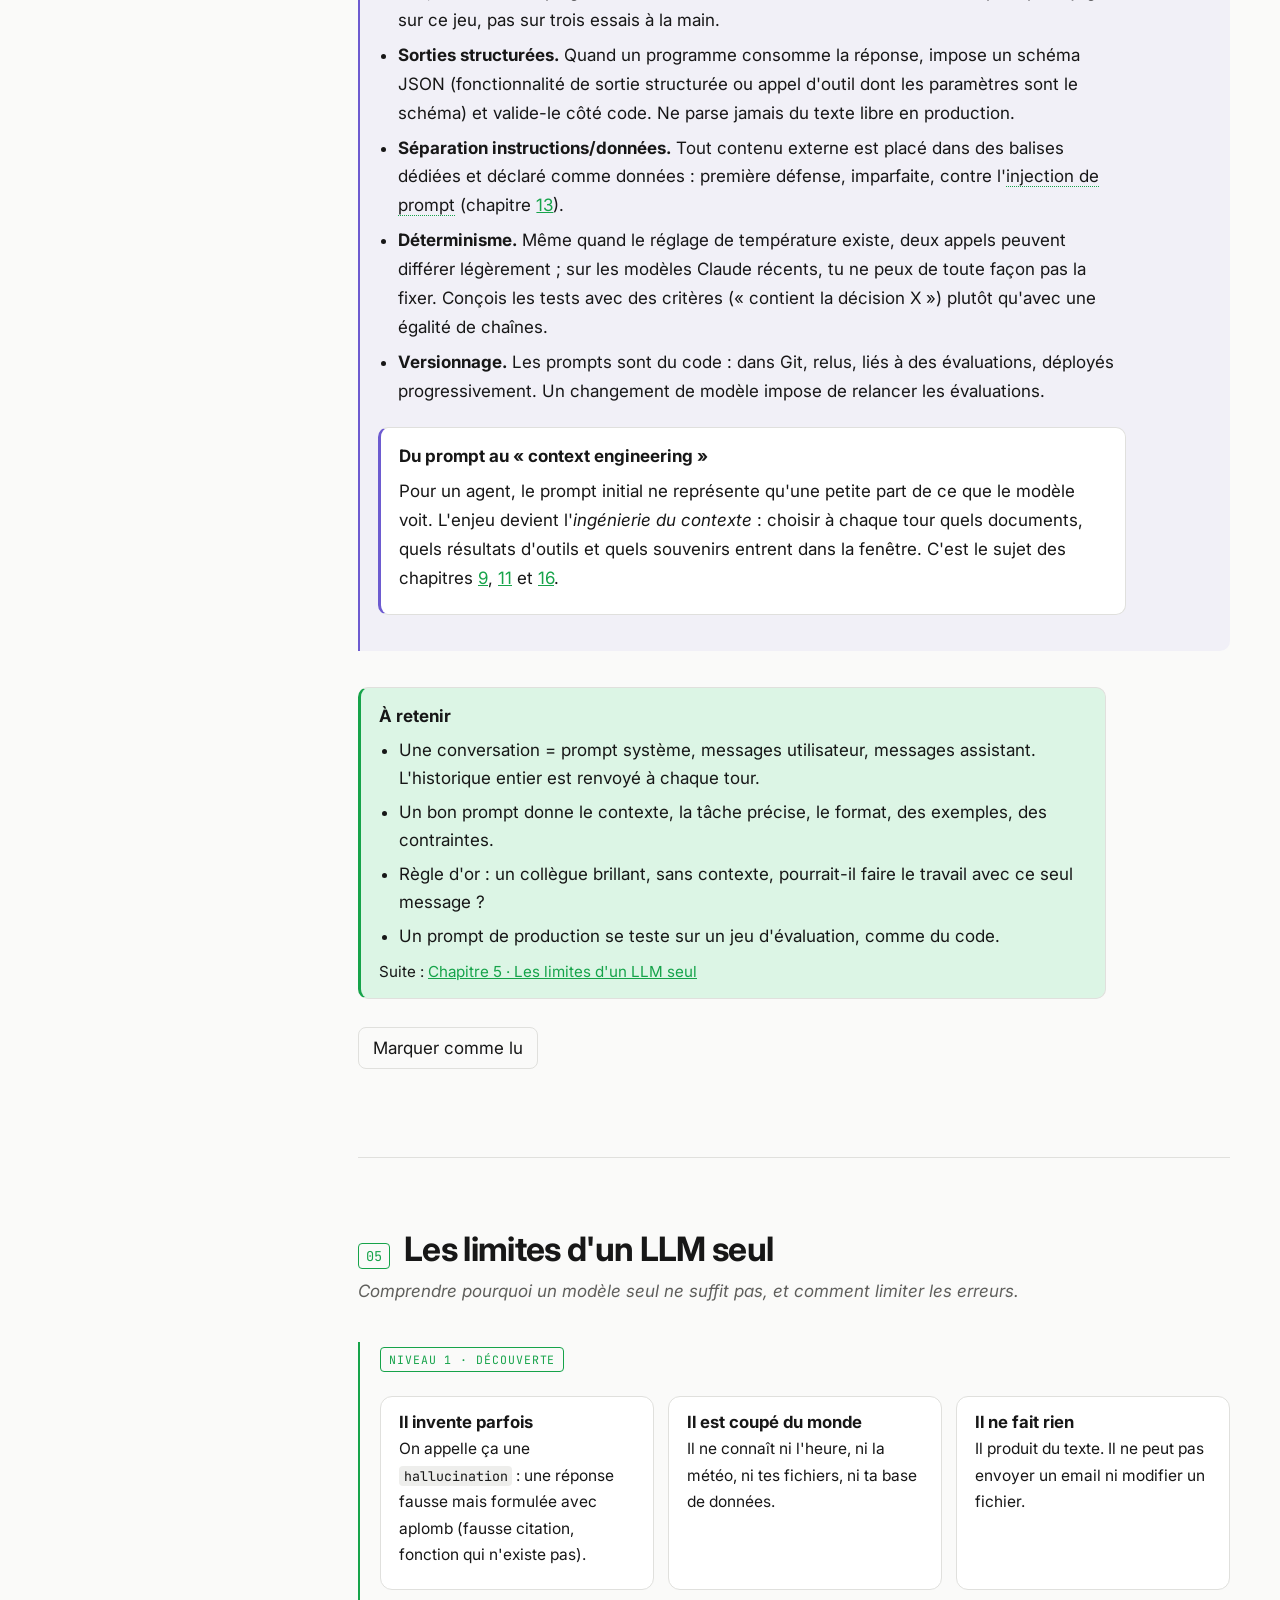
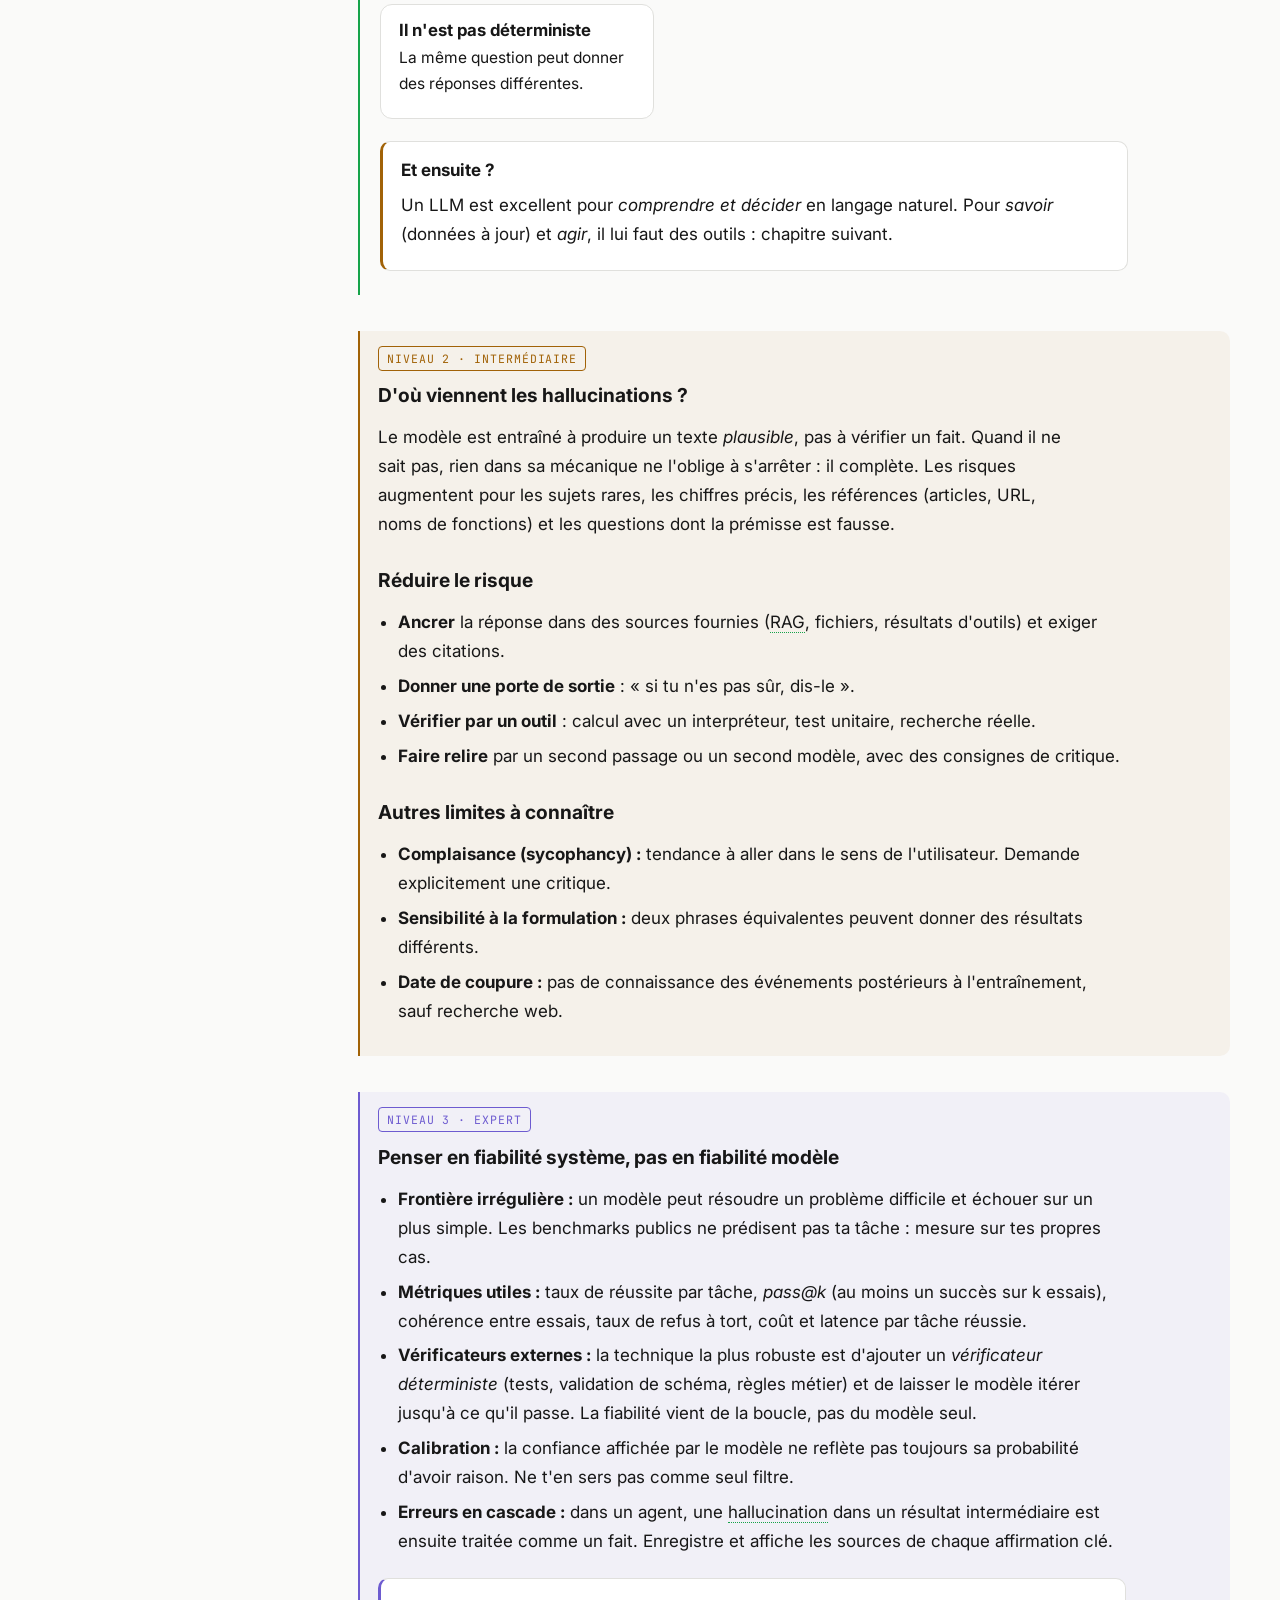
==== commit 1ebe5b52: "style: palette graphite + vert signal, police Inter, callouts sobres Co-Authored-By: Claude Sonnet 5" ====
--- a/1-bases.html
+++ b/1-bases.html
@@ -6,7 +6,7 @@
 <title>Bases du modèle · Comprendre les agents IA</title>
 <link rel="preconnect" href="https://fonts.googleapis.com">
 <link rel="preconnect" href="https://fonts.gstatic.com" crossorigin>
-<link rel="stylesheet" href="https://fonts.googleapis.com/css2?family=Bricolage+Grotesque:opsz,wght@12..96,500;12..96,700&family=Source+Sans+3:wght@400;600;700&family=JetBrains+Mono:wght@400;600&display=swap">
+<link rel="stylesheet" href="https://fonts.googleapis.com/css2?family=Inter:wght@400;500;600;700&family=JetBrains+Mono:wght@400;600&display=swap">
 <link rel="stylesheet" href="assets/style.css">
 </head>
 <body data-page="bases">
--- a/assets/style.css
+++ b/assets/style.css
@@ -2,49 +2,49 @@
 img { max-width: 100%; }
 /* Layout: sommaire latéral collant (pages, chapitres, recherche, sélecteur de niveau) ; chaque chapitre = 3 couches filtrables (Découverte, Intermédiaire, Expert) ; pages thématiques reliées par un sommaire commun */
 :root {
-  --bg: #f4f7f8;
+  --bg: #fafaf9;
   --surface: #ffffff;
-  --surface-2: #e8eff1;
-  --fg: #14212b;
-  --muted: #566a76;
-  --line: #d3dee3;
-  --accent: #0a7570;
+  --surface-2: #eeeeec;
+  --fg: #171717;
+  --muted: #5f5f5c;
+  --line: #e0e0dd;
+  --accent: #16a34a;
   --accent-ink: #ffffff;
-  --accent-soft: #d6efec;
-  --warn: #a85a00;
-  --warn-soft: #fbead3;
-  --l3: #5546b0;
-  --l3-soft: #e5e1f7;
-  --bad: #b3261e;
-  --bad-soft: #fbdfdc;
-  --ok: #22693a;
-  --ok-soft: #d9f0e0;
-  --display: "Bricolage Grotesque", "Segoe UI", system-ui, sans-serif;
-  --body: "Source Sans 3", "Segoe UI", system-ui, sans-serif;
+  --accent-soft: #dcf5e5;
+  --warn: #a16207;
+  --warn-soft: #f7ecd2;
+  --l3: #6d5bd0;
+  --l3-soft: #e9e5fa;
+  --bad: #c62828;
+  --bad-soft: #fbe0de;
+  --ok: #16a34a;
+  --ok-soft: #dcf5e5;
+  --display: "Inter", "Segoe UI", system-ui, sans-serif;
+  --body: "Inter", "Segoe UI", system-ui, sans-serif;
   --mono: "JetBrains Mono", ui-monospace, Menlo, Consolas, monospace;
 }
 @media (prefers-color-scheme: dark) {
   :root:not([data-theme="light"]) {
-    --bg: #0d171d; --surface: #14232b; --surface-2: #1b2f39; --fg: #e6eef1; --muted: #93a9b4;
-    --line: #28404c; --accent: #4fd1c5; --accent-ink: #06201d; --accent-soft: #123a3a;
-    --warn: #f0a94a; --warn-soft: #3a2a12; --l3: #b4a8ff; --l3-soft: #272250;
-    --bad: #ff8a80; --bad-soft: #3d1c1a; --ok: #7fd49a; --ok-soft: #163322; color-scheme: dark;
+    --bg: #0a0a0a; --surface: #141414; --surface-2: #1d1d1d; --fg: #ededed; --muted: #9a9a9a;
+    --line: #2a2a2a; --accent: #4ade80; --accent-ink: #06210f; --accent-soft: #12301d;
+    --warn: #e6b450; --warn-soft: #2e2410; --l3: #a99bff; --l3-soft: #231f45;
+    --bad: #ff7b72; --bad-soft: #3a1b19; --ok: #4ade80; --ok-soft: #12301d; color-scheme: dark;
   }
 }
 :root[data-theme="dark"] {
-  --bg: #0d171d; --surface: #14232b; --surface-2: #1b2f39; --fg: #e6eef1; --muted: #93a9b4;
-  --line: #28404c; --accent: #4fd1c5; --accent-ink: #06201d; --accent-soft: #123a3a;
-  --warn: #f0a94a; --warn-soft: #3a2a12; --l3: #b4a8ff; --l3-soft: #272250;
-  --bad: #ff8a80; --bad-soft: #3d1c1a; --ok: #7fd49a; --ok-soft: #163322; color-scheme: dark;
+  --bg: #0a0a0a; --surface: #141414; --surface-2: #1d1d1d; --fg: #ededed; --muted: #9a9a9a;
+  --line: #2a2a2a; --accent: #4ade80; --accent-ink: #06210f; --accent-soft: #12301d;
+  --warn: #e6b450; --warn-soft: #2e2410; --l3: #a99bff; --l3-soft: #231f45;
+  --bad: #ff7b72; --bad-soft: #3a1b19; --ok: #4ade80; --ok-soft: #12301d; color-scheme: dark;
 }
 
 * { box-sizing: border-box; }
-body { margin: 0; background: var(--bg); color: var(--fg); font-family: var(--body); font-size: 18px; line-height: 1.6; padding-left: max(16px, env(safe-area-inset-left, 0px)); padding-right: max(16px, env(safe-area-inset-right, 0px)); padding-block: 24px 80px; }
+body { margin: 0; background: var(--bg); color: var(--fg); font-family: var(--body); font-size: 17px; line-height: 1.65; padding-left: max(16px, env(safe-area-inset-left, 0px)); padding-right: max(16px, env(safe-area-inset-right, 0px)); padding-block: 24px 80px; }
 h1, h2, h3, h4 { font-family: var(--display); line-height: 1.15; text-wrap: balance; margin: 0; }
-h1 { font-size: clamp(2.1rem, 5vw, 3.4rem); font-weight: 700; letter-spacing: -0.02em; }
-h2 { font-size: clamp(1.6rem, 3.2vw, 2.1rem); font-weight: 700; letter-spacing: -0.01em; }
+h1 { font-size: clamp(2rem, 4.6vw, 3.1rem); font-weight: 700; letter-spacing: -0.03em; }
+h2 { font-size: clamp(1.6rem, 3.2vw, 2.1rem); font-weight: 700; letter-spacing: -0.02em; }
 h3 { font-size: 1.2rem; font-weight: 700; margin-top: 1.6rem; }
-p { margin: 1em 0; max-width: 66ch; }
+p { margin: 1em 0; max-width: 64ch; }
 .lvl p, .lvl li { line-height: 1.7; }
 .lvl[data-lvl="2"], .lvl[data-lvl="3"] { background: color-mix(in srgb, var(--lc) 6%, transparent); padding: 12px 18px 14px; border-radius: 0 10px 10px 0; }
 .lvl h3 { margin-top: 1.9rem; margin-bottom: 0.2rem; }
@@ -96,7 +96,7 @@
 .theme-btn { margin-left: auto; background: none; border: 1px solid var(--line); color: var(--fg); border-radius: 6px; padding: 4px 10px; font-size: 0.85rem; }
 
 /* sections */
-section.chap { padding: 64px 0 16px; border-top: 2px solid var(--line); margin-top: 64px; scroll-margin-top: 16px; }
+section.chap { padding: 72px 0 16px; border-top: 1px solid var(--line); margin-top: 72px; scroll-margin-top: 16px; }
 section.chap:first-of-type { margin-top: 32px; }
 .part-banner { font-family: var(--display); font-size: clamp(1.2rem, 2.4vw, 1.5rem); color: var(--accent); margin: 0 0 22px; padding-bottom: 8px; border-bottom: 2px solid var(--accent); max-width: 68ch; }
 .chap-head { display: flex; align-items: baseline; gap: 14px; margin-bottom: 8px; }
@@ -104,7 +104,7 @@
 .goal { color: var(--muted); font-style: italic; margin-top: 4px; }
 
 /* niveaux d'explication */
-.lvl { --lc: var(--accent); margin: 32px 0; padding: 2px 0 2px 18px; border-left: 4px solid var(--lc); }
+.lvl { --lc: var(--accent); margin: 36px 0; padding: 2px 0 2px 20px; border-left: 2px solid var(--lc); }
 .lvl[data-lvl="2"] { --lc: var(--warn); }
 .lvl[data-lvl="3"] { --lc: var(--l3); }
 .lvl::before { display: inline-block; font-family: var(--mono); font-size: 0.72rem; text-transform: uppercase; letter-spacing: 0.08em; color: var(--lc); border: 1px solid var(--lc); border-radius: 4px; padding: 2px 8px; margin-bottom: 4px; }
@@ -114,20 +114,20 @@
 body[data-maxlvl="1"] .lvl[data-lvl="2"], body[data-maxlvl="1"] .lvl[data-lvl="3"], body[data-maxlvl="2"] .lvl[data-lvl="3"] { display: none; }
 .lvl > h3:first-of-type { margin-top: 0.6rem; }
 
-.callout { border-radius: 10px; padding: 14px 18px; margin: 20px 0; max-width: 72ch; border: 1px solid var(--line); background: var(--surface); }
+.callout { border-radius: 10px; padding: 14px 18px; margin: 22px 0; max-width: 68ch; border: 1px solid var(--line); border-left-width: 3px; background: var(--surface); }
 .callout > b:first-child { display: block; font-family: var(--display); margin-bottom: 4px; }
 .callout p { margin: 0.4em 0; }
-.callout.analogy { background: var(--accent-soft); border-color: transparent; }
-.callout.warn { background: var(--warn-soft); border-color: transparent; }
-.callout.bad { background: var(--bad-soft); border-color: transparent; }
-.callout.key { border-color: var(--accent); border-width: 2px; }
-.callout.deep { background: var(--l3-soft); border-color: transparent; }
+.callout.analogy { background: var(--surface); border-left-color: var(--accent); }
+.callout.warn { background: var(--surface); border-left-color: var(--warn); }
+.callout.bad { background: var(--surface); border-left-color: var(--bad); }
+.callout.key { border-left-color: var(--accent); background: var(--accent-soft); }
+.callout.deep { background: var(--surface); border-left-color: var(--l3); }
 
 ul.clean { padding-left: 1.2em; max-width: 68ch; }
 ul.clean li, ol.clean li { margin: 0.35em 0; }
 ol.clean { max-width: 68ch; padding-left: 1.3em; }
 .cols { display: grid; grid-template-columns: repeat(auto-fit, minmax(240px, 1fr)); gap: 14px; margin: 20px 0; }
-.card { background: var(--surface); border: 1px solid var(--line); border-radius: 10px; padding: 14px 16px; min-width: 0; }
+.card { background: var(--surface); border: 1px solid var(--line); border-radius: 12px; padding: 16px 18px; min-width: 0; }
 .card h4 { margin: 0 0 4px; font-size: 1.05rem; }
 .card p { margin: 0.3em 0; font-size: 0.97rem; max-width: none; }
 .card ul { margin: 6px 0 0; padding-left: 1.1em; font-size: 0.97rem; }
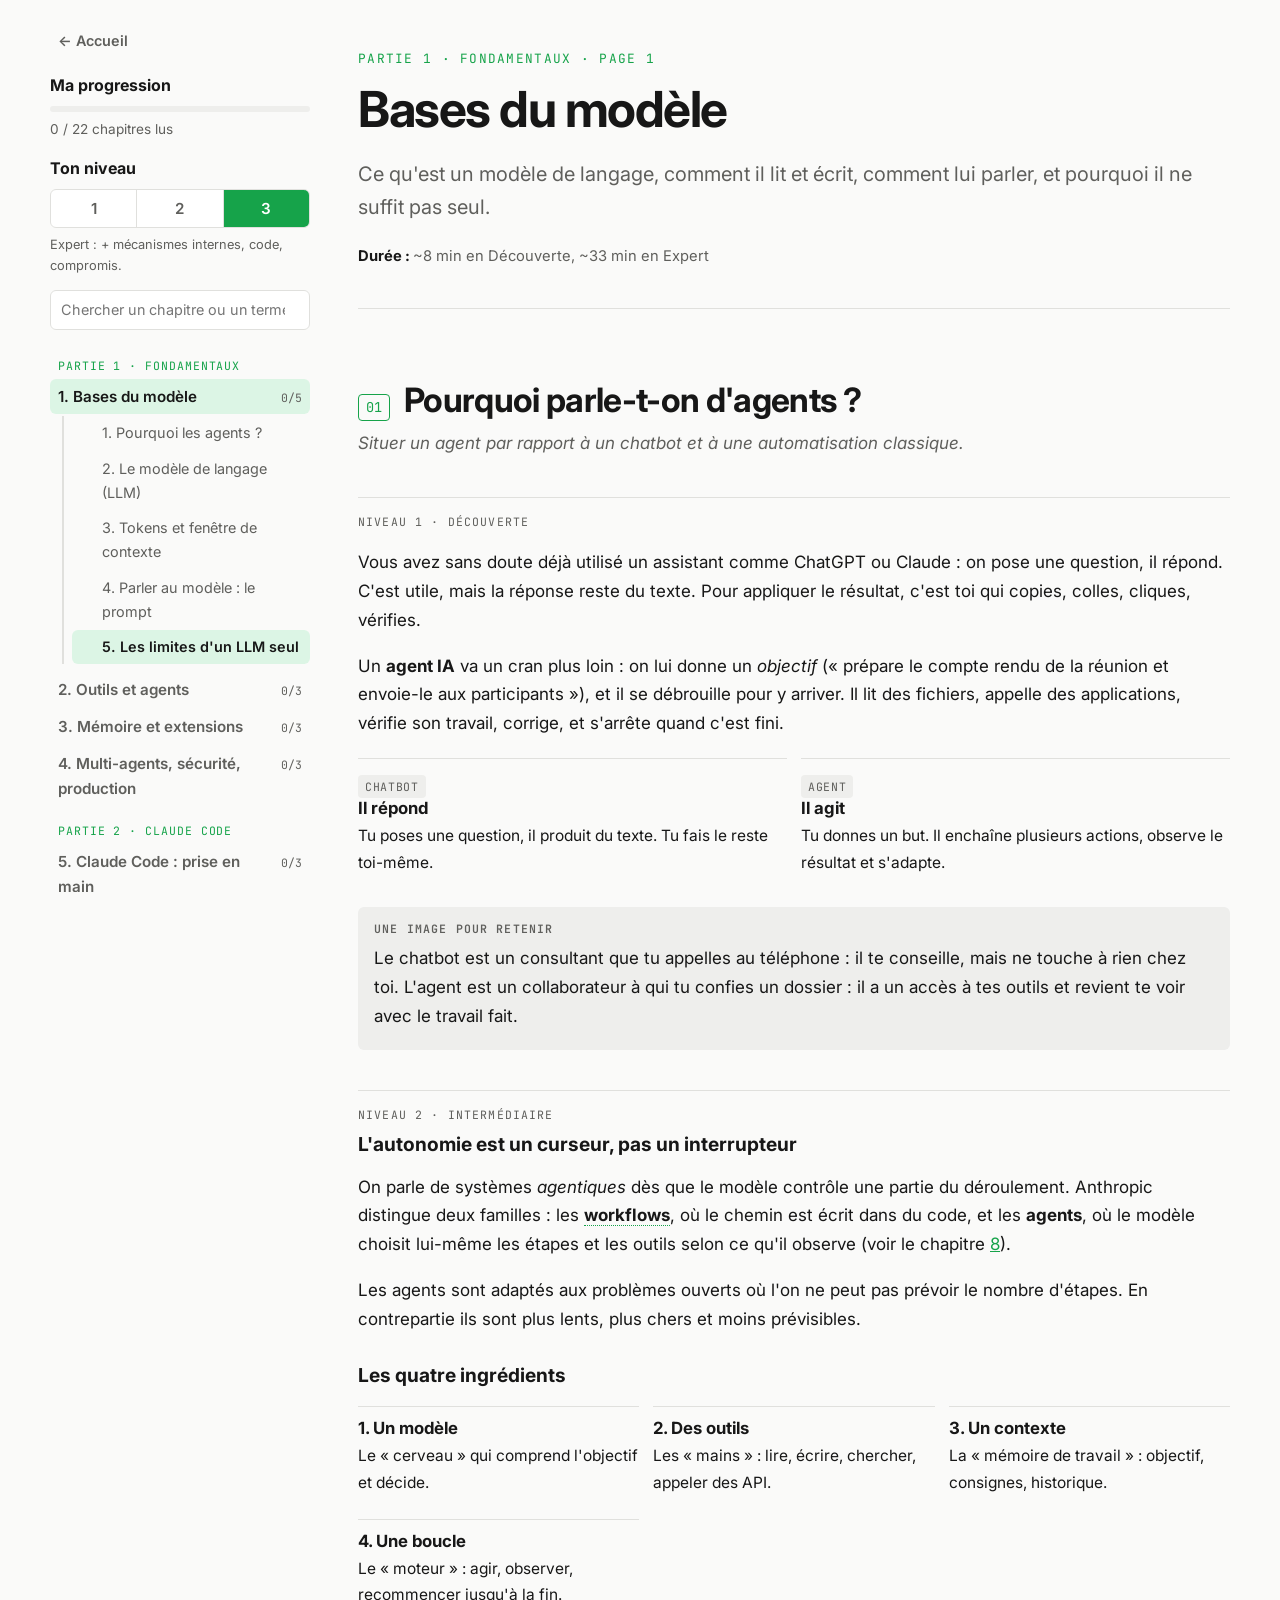
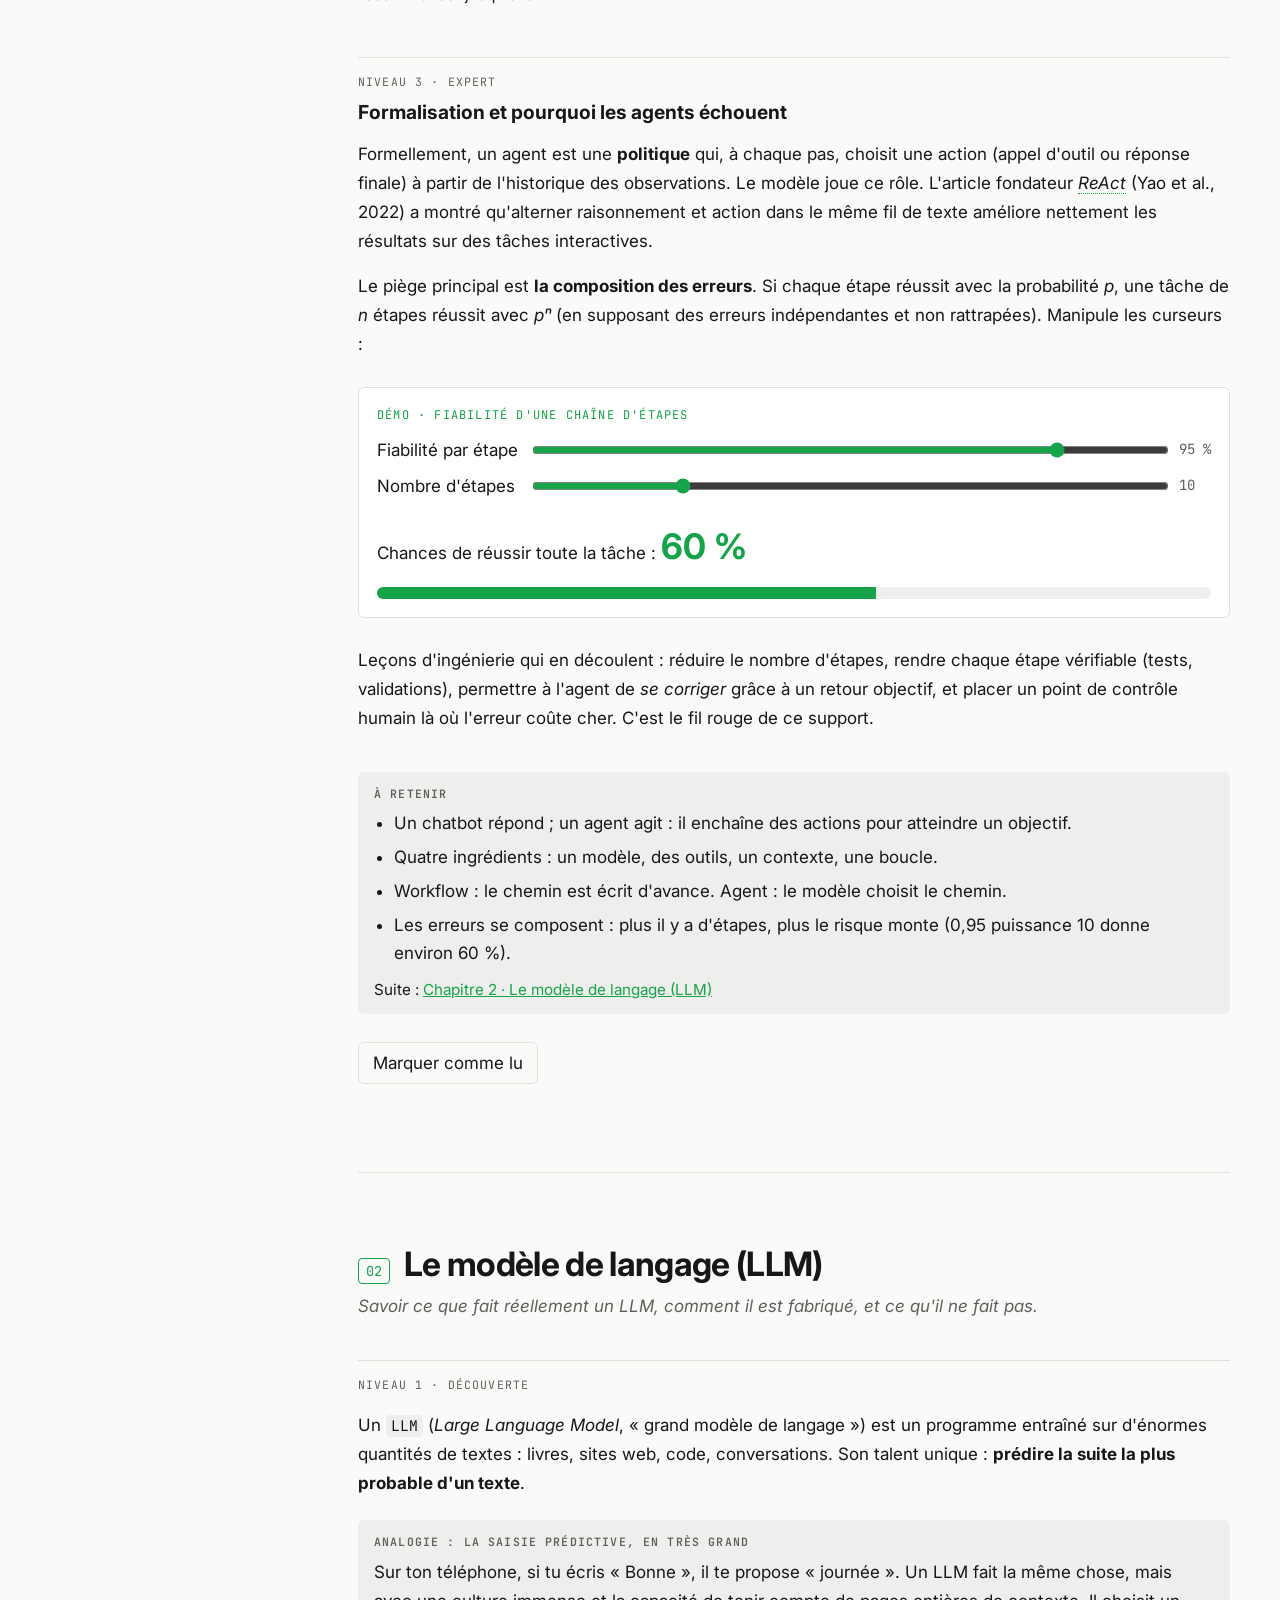
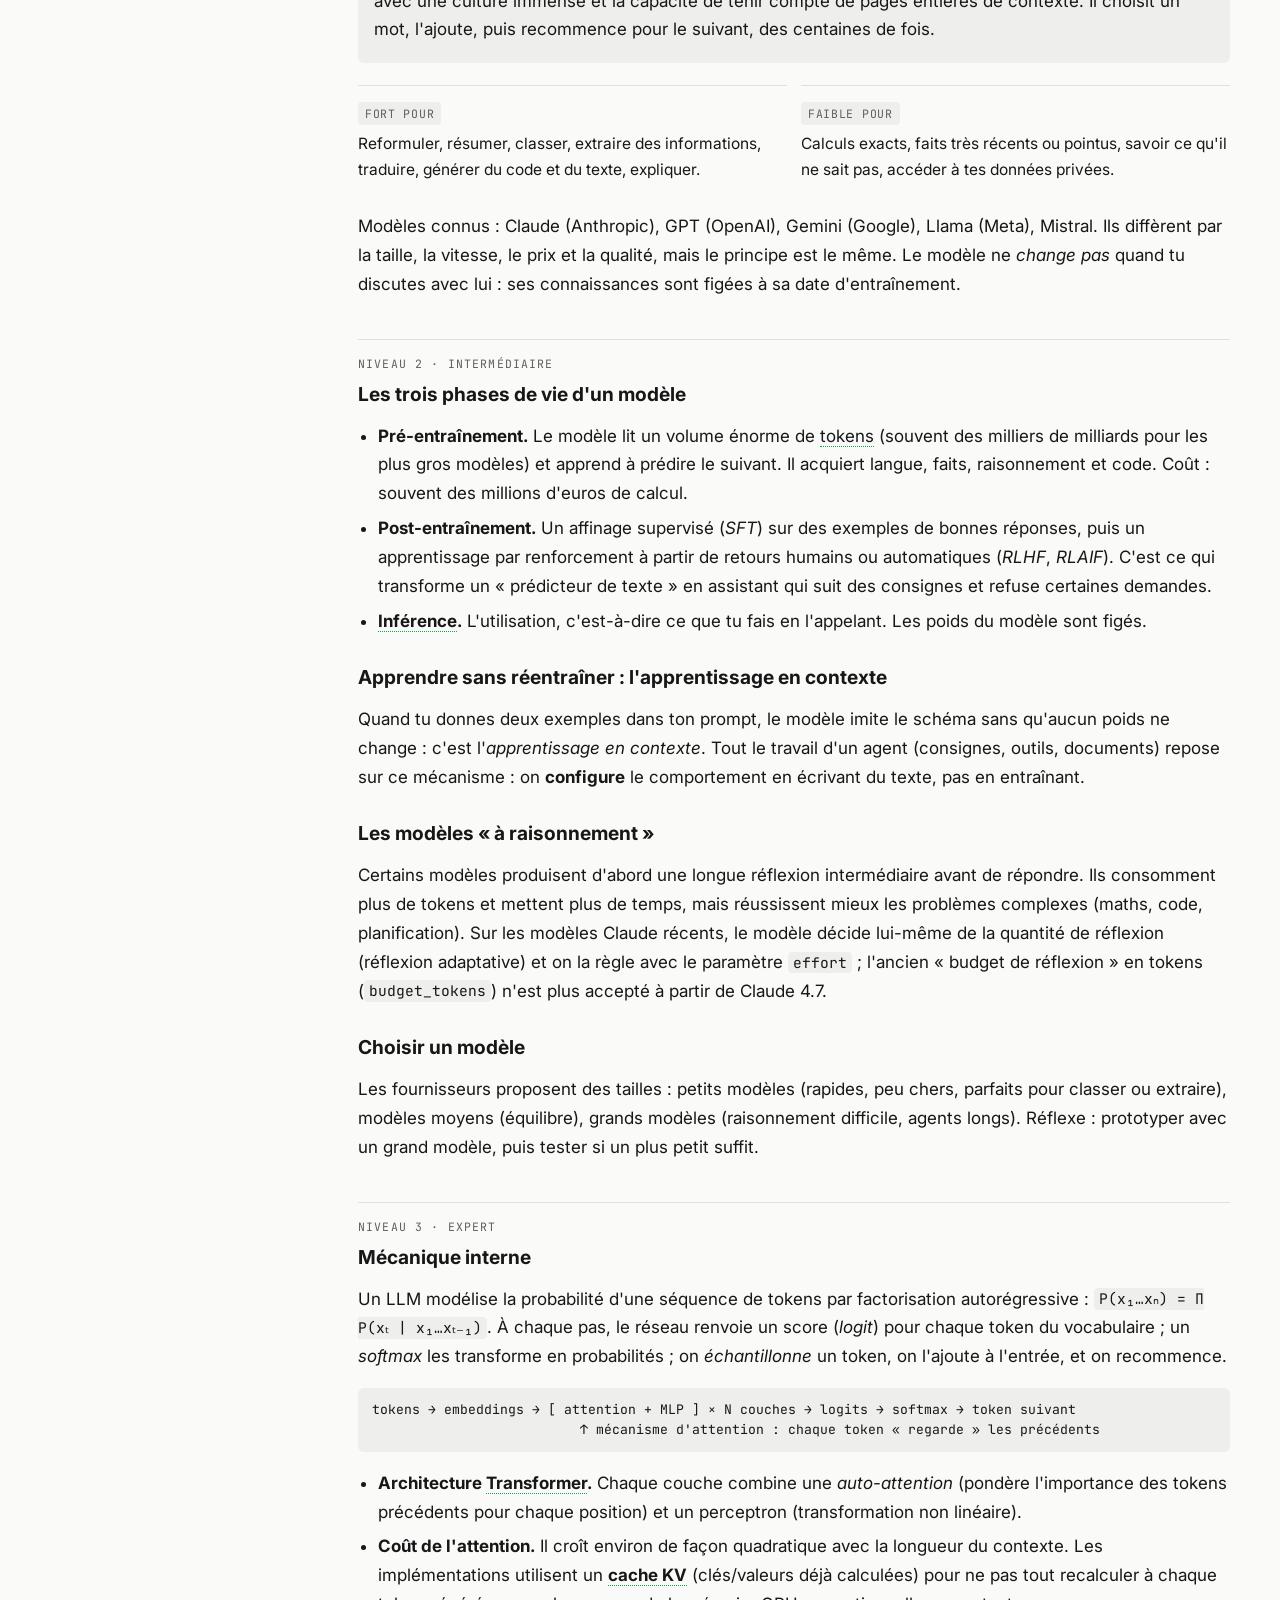
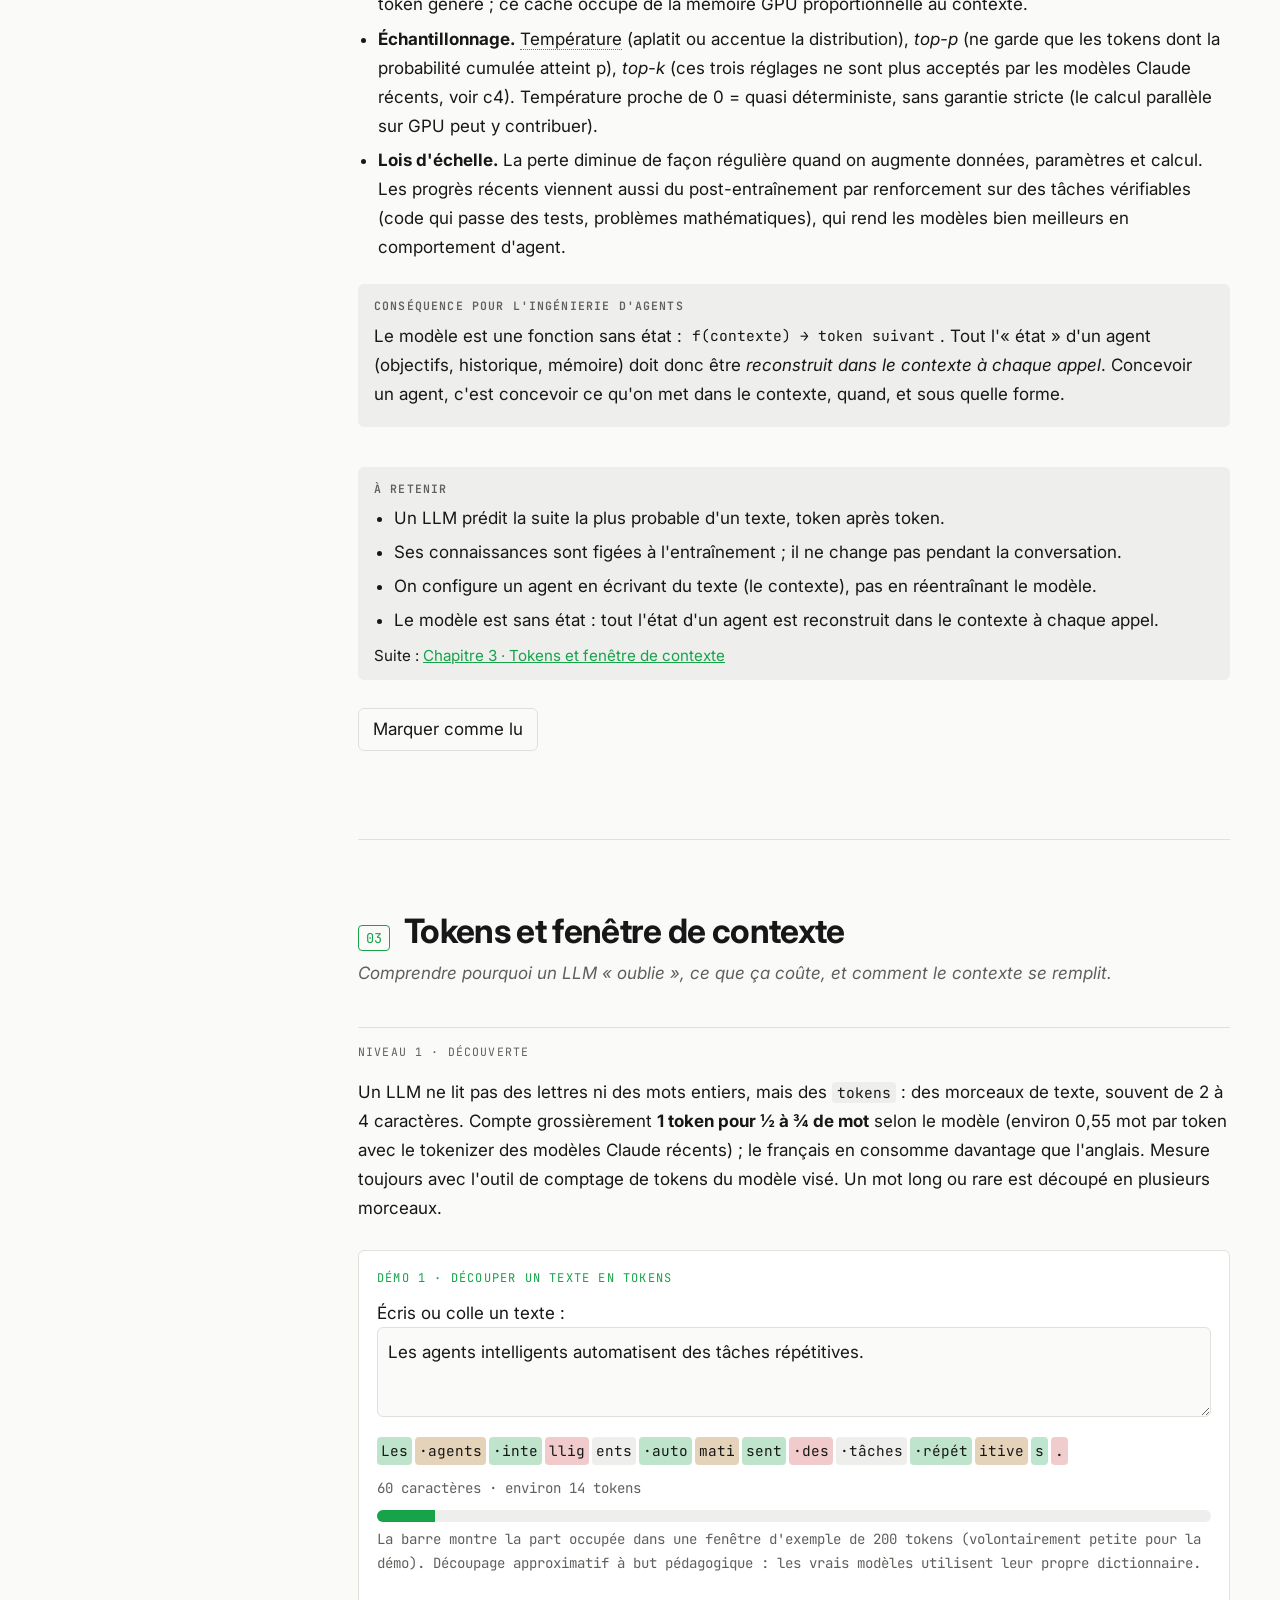
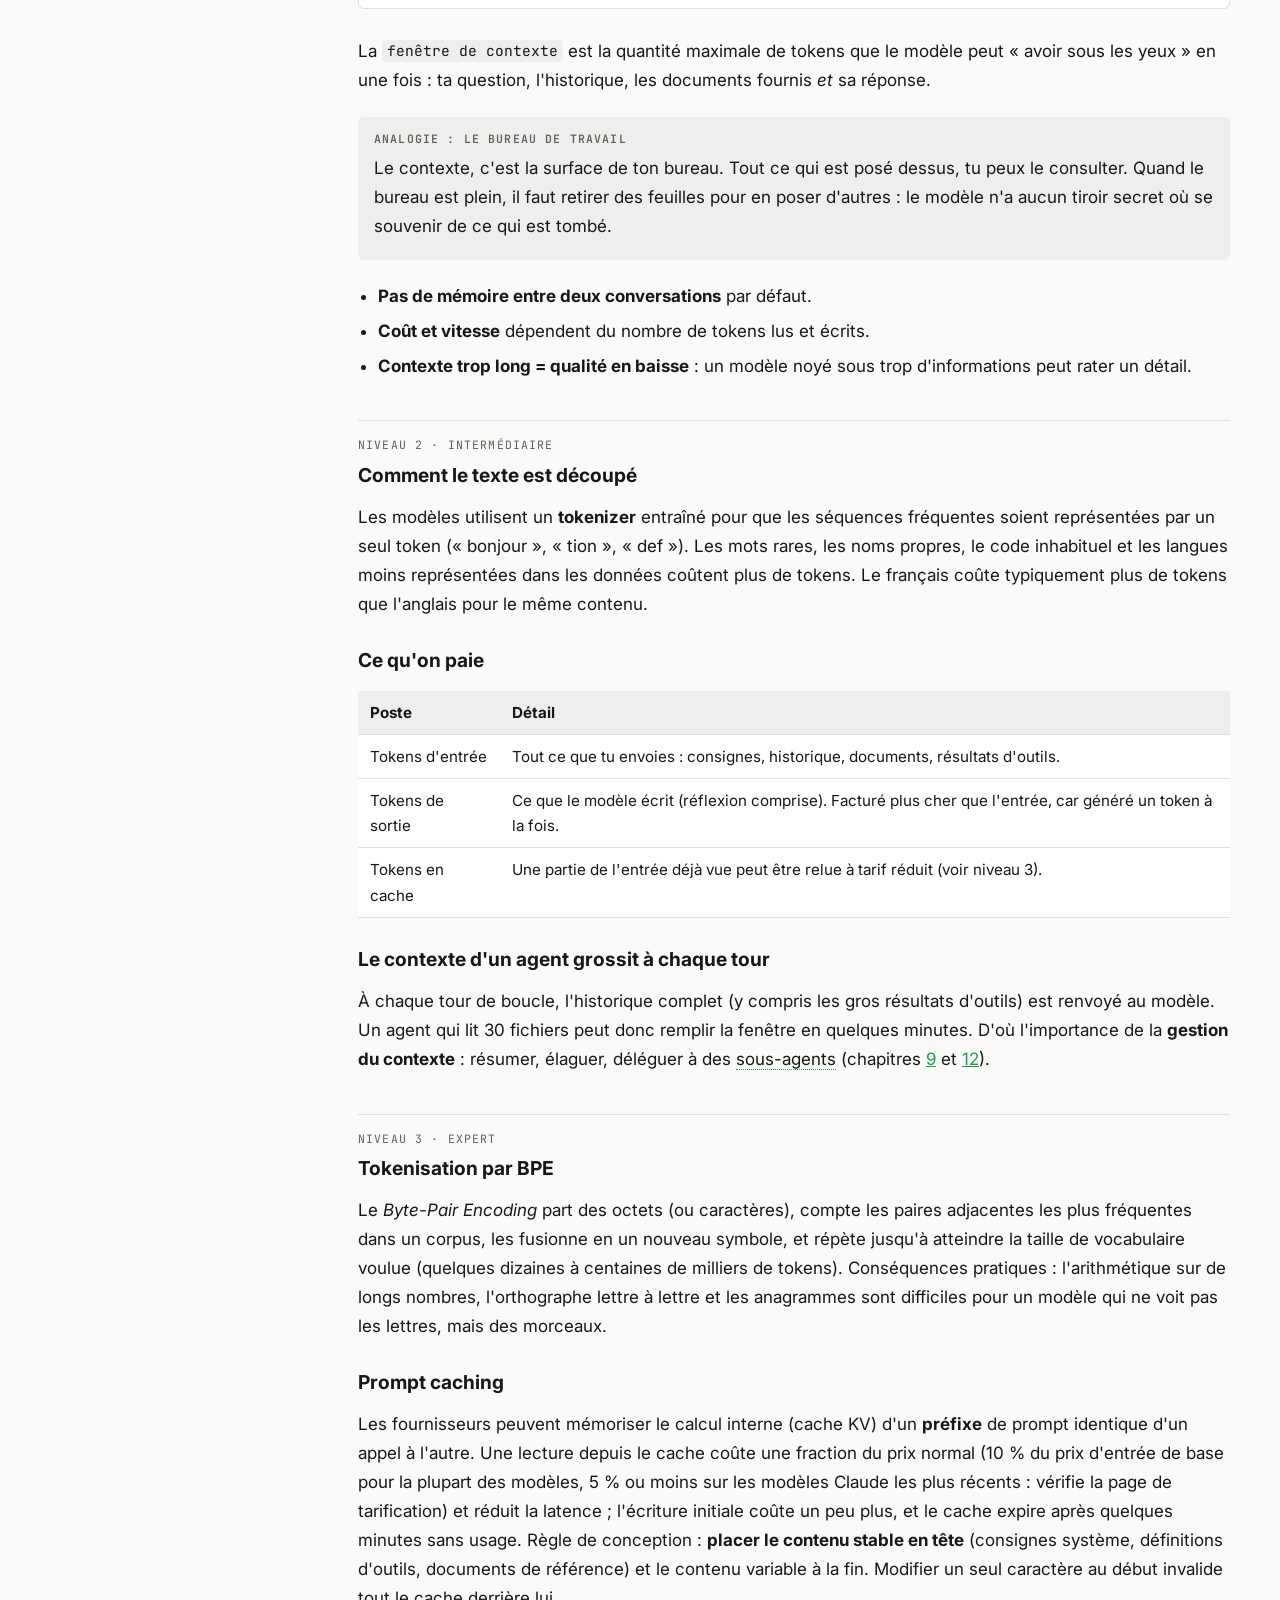
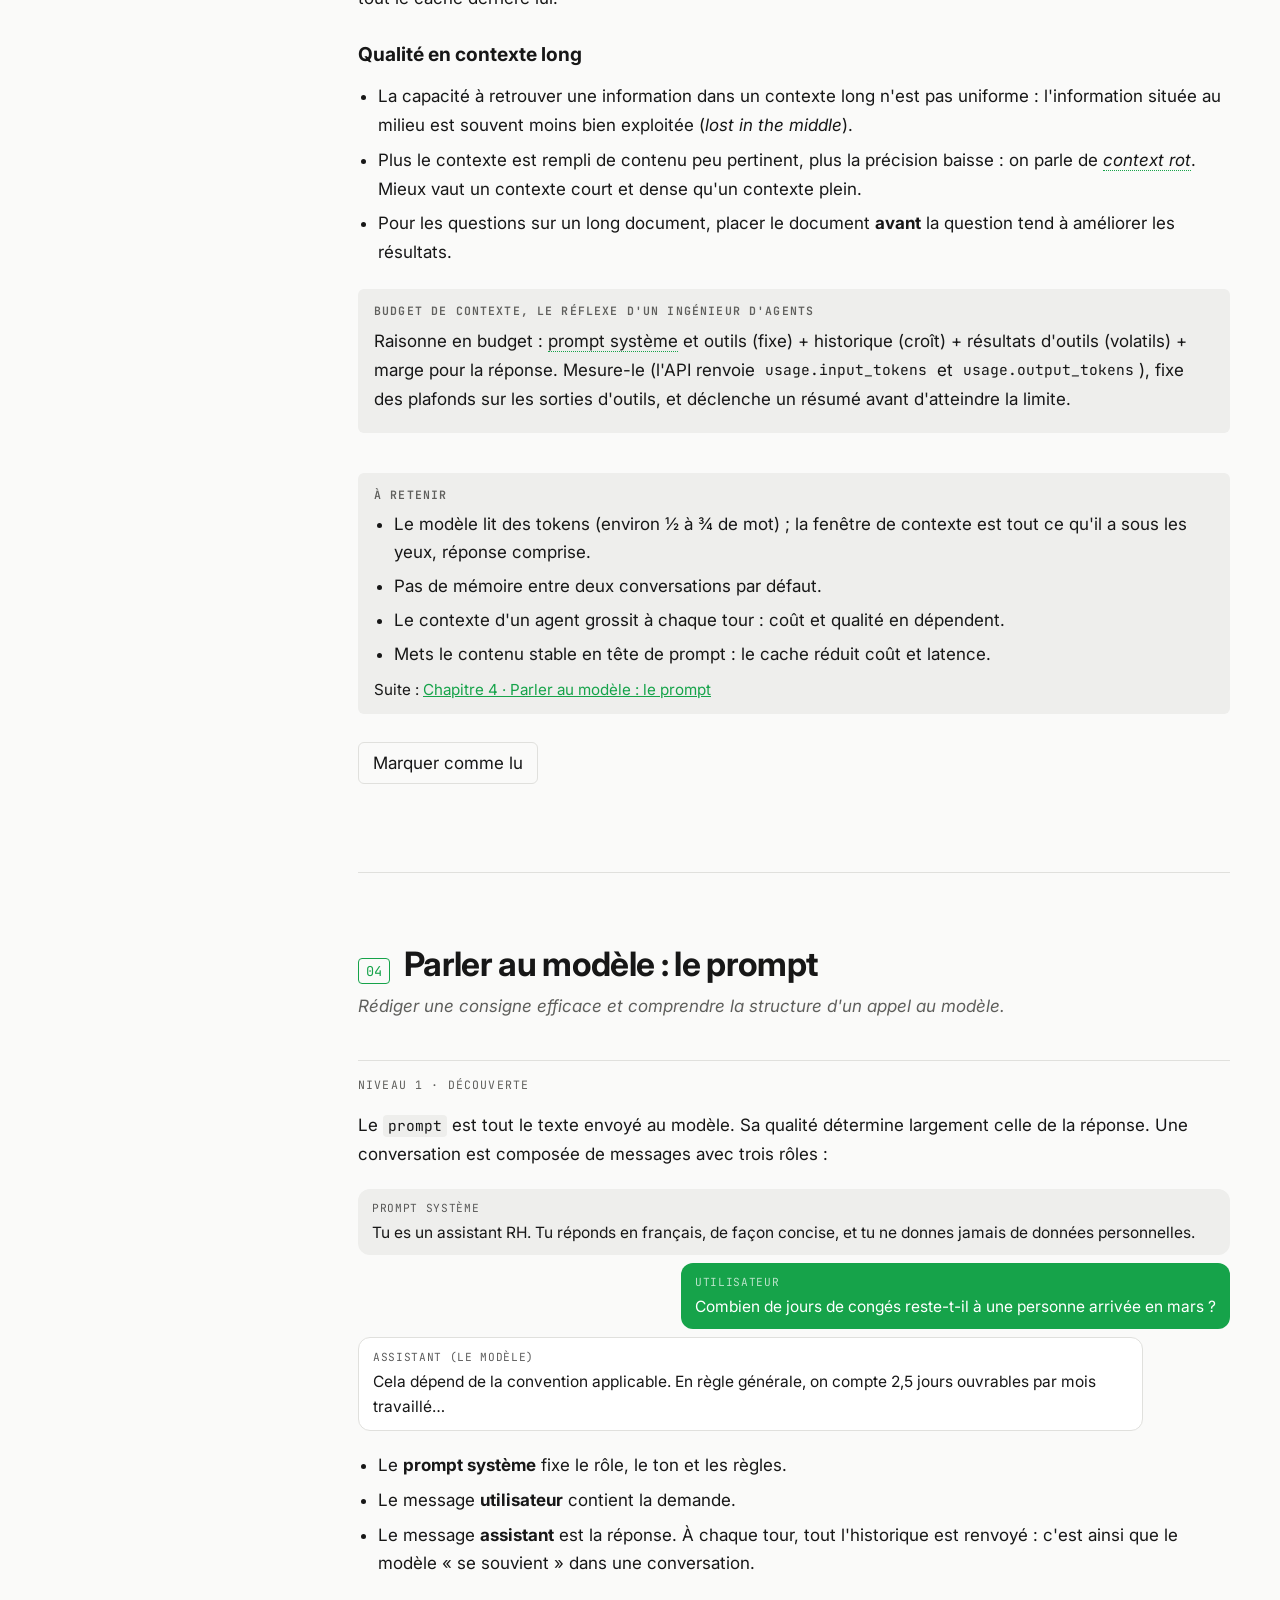
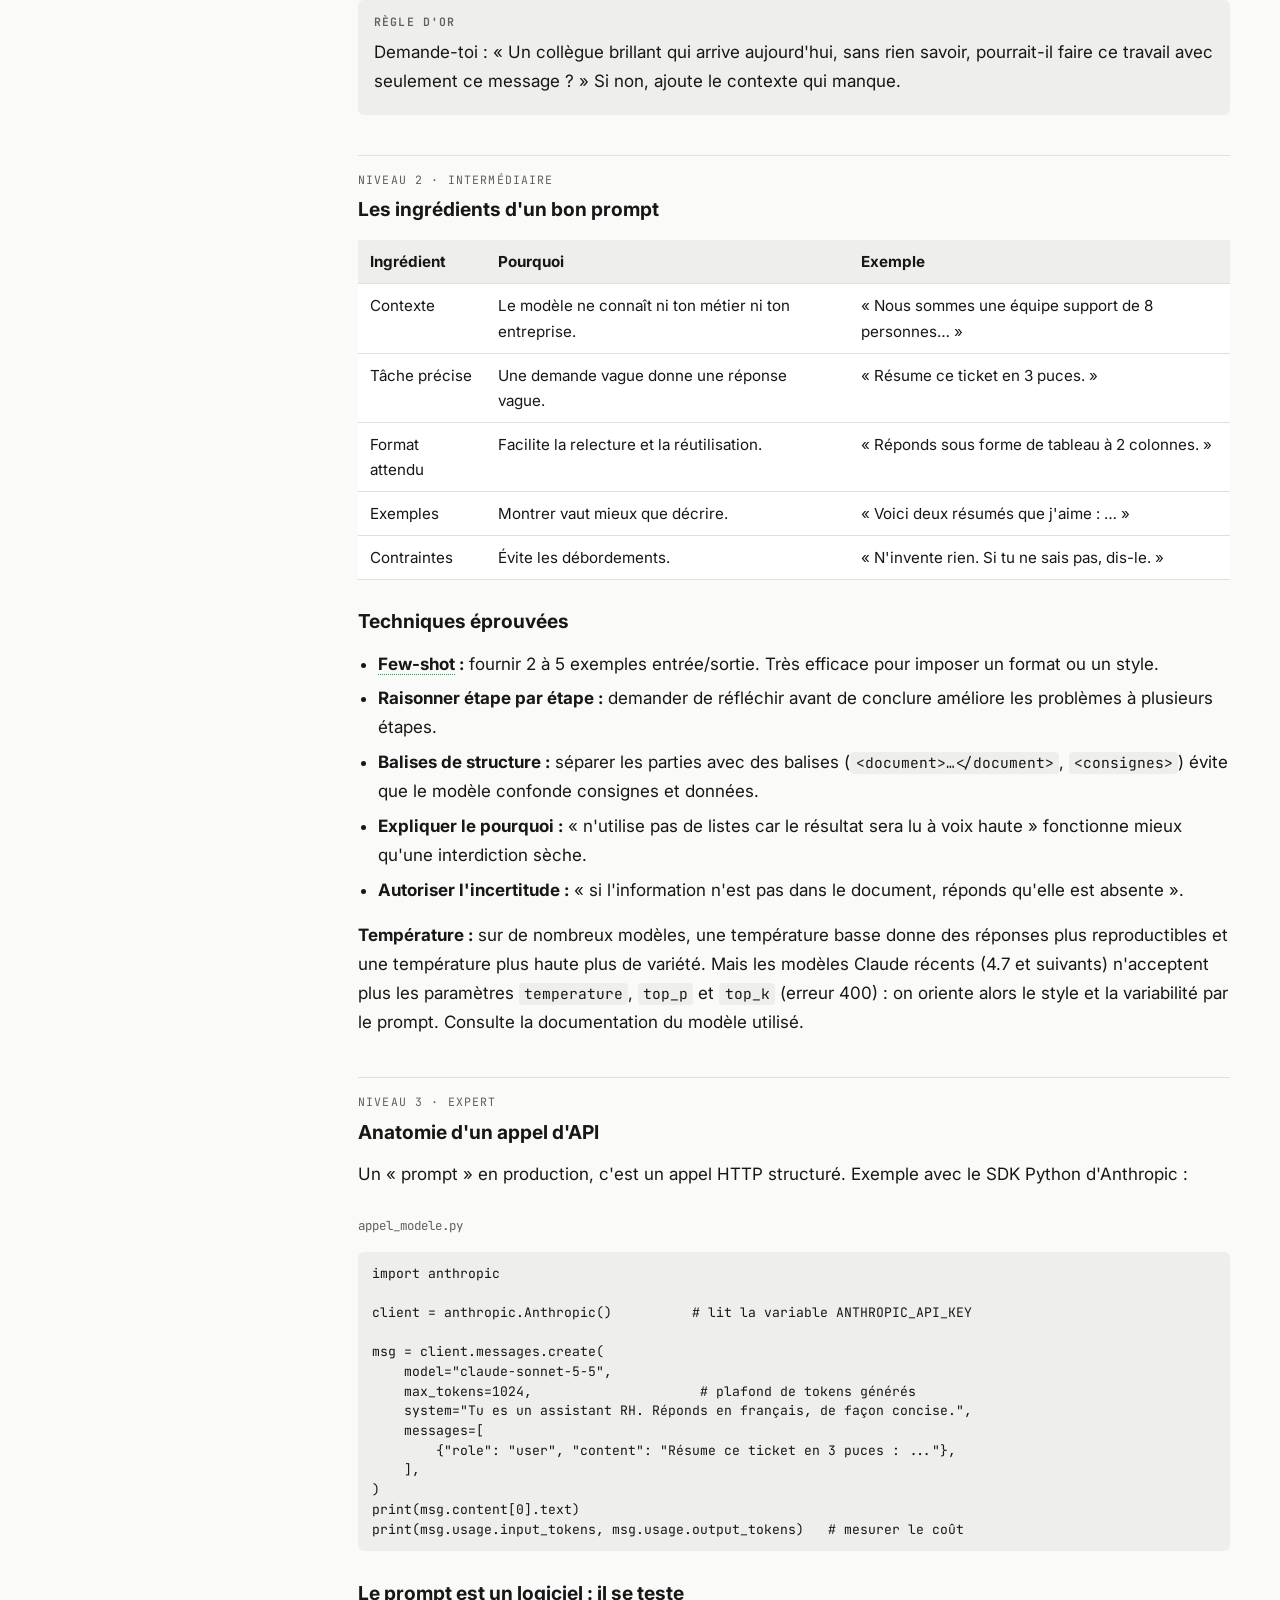
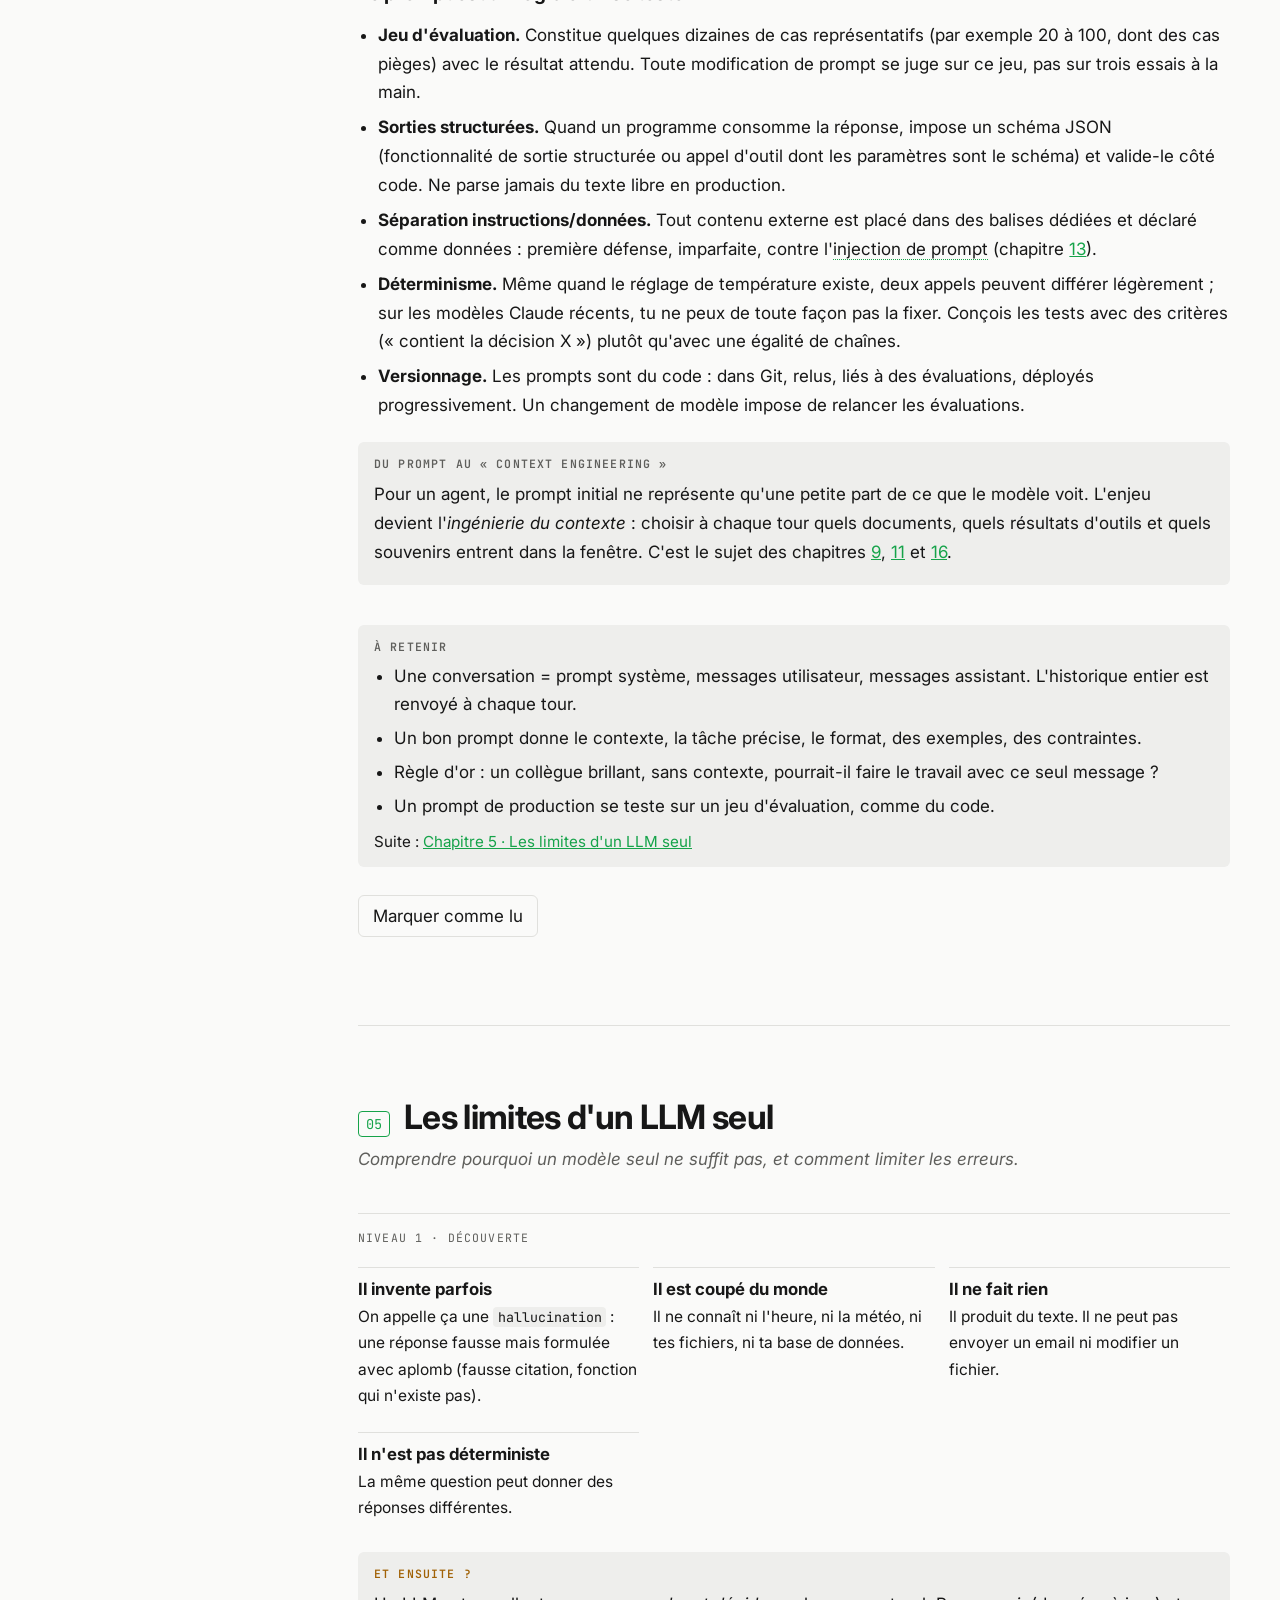
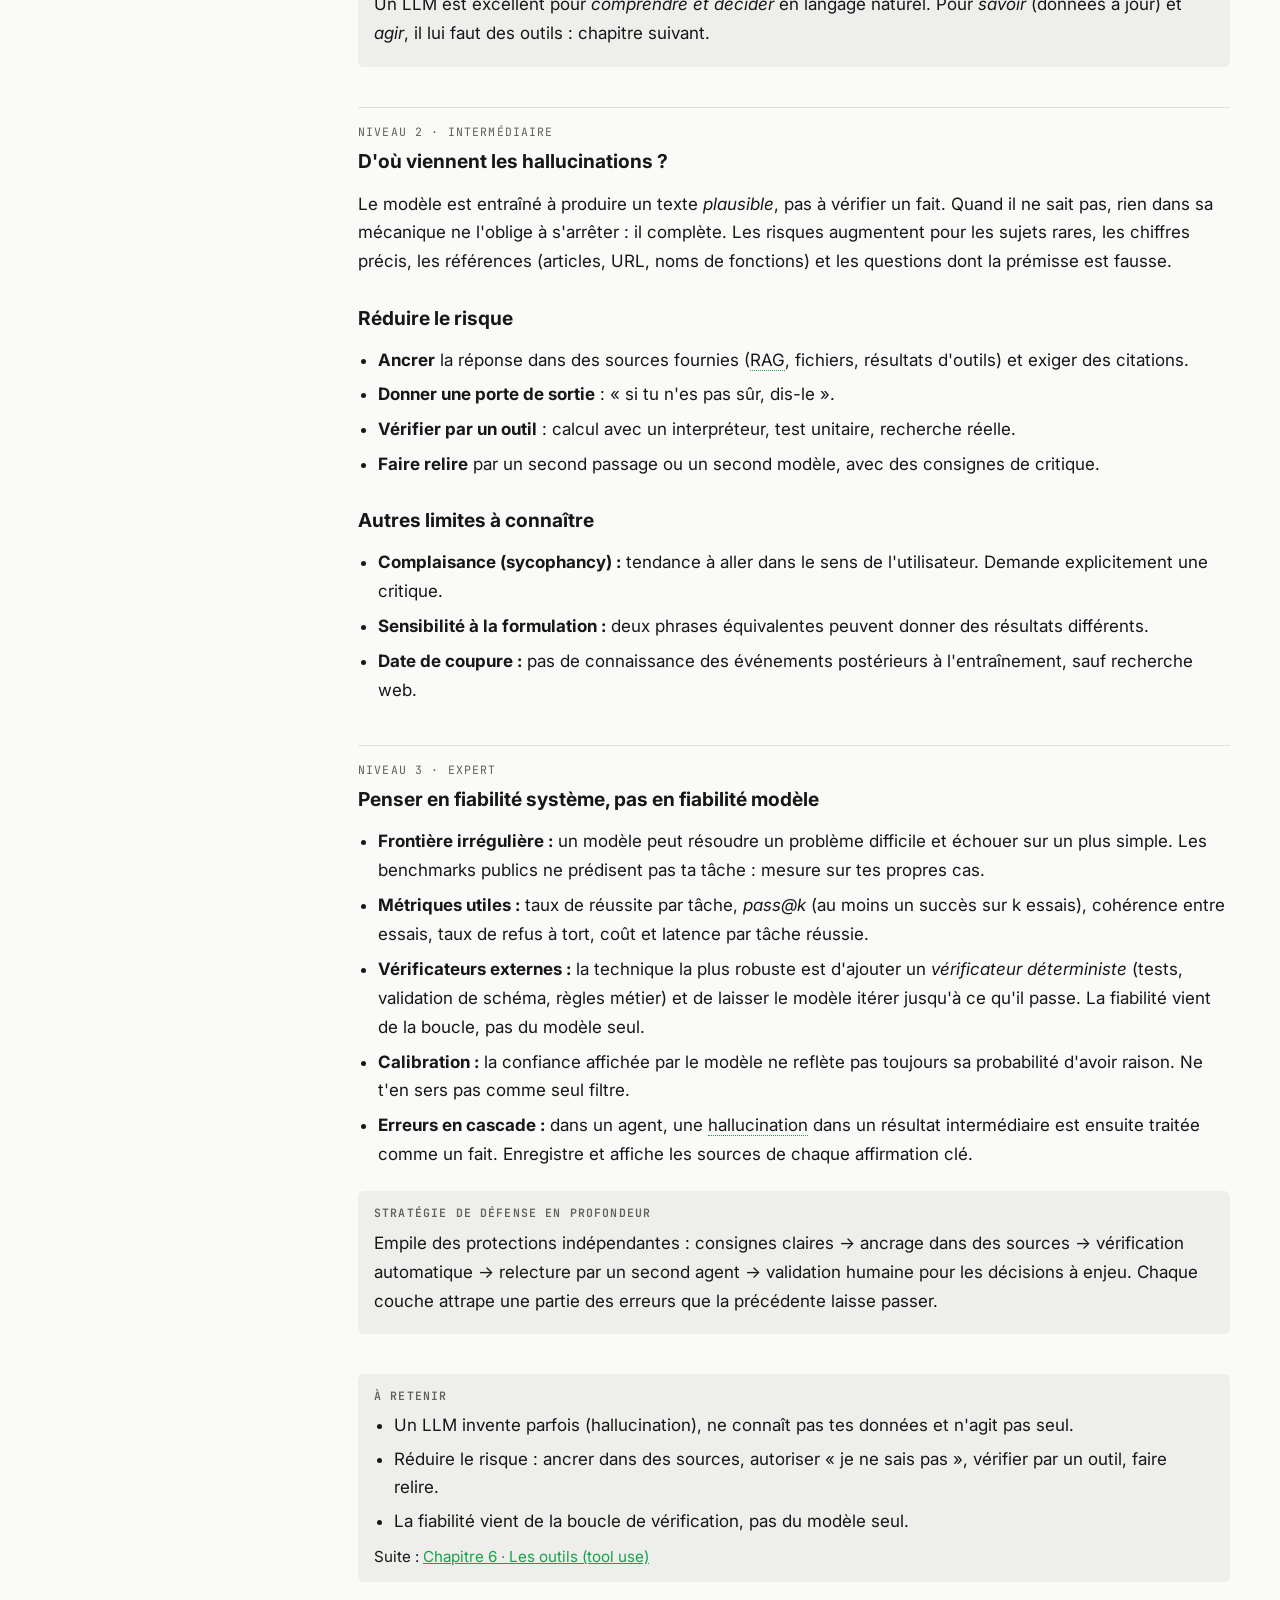
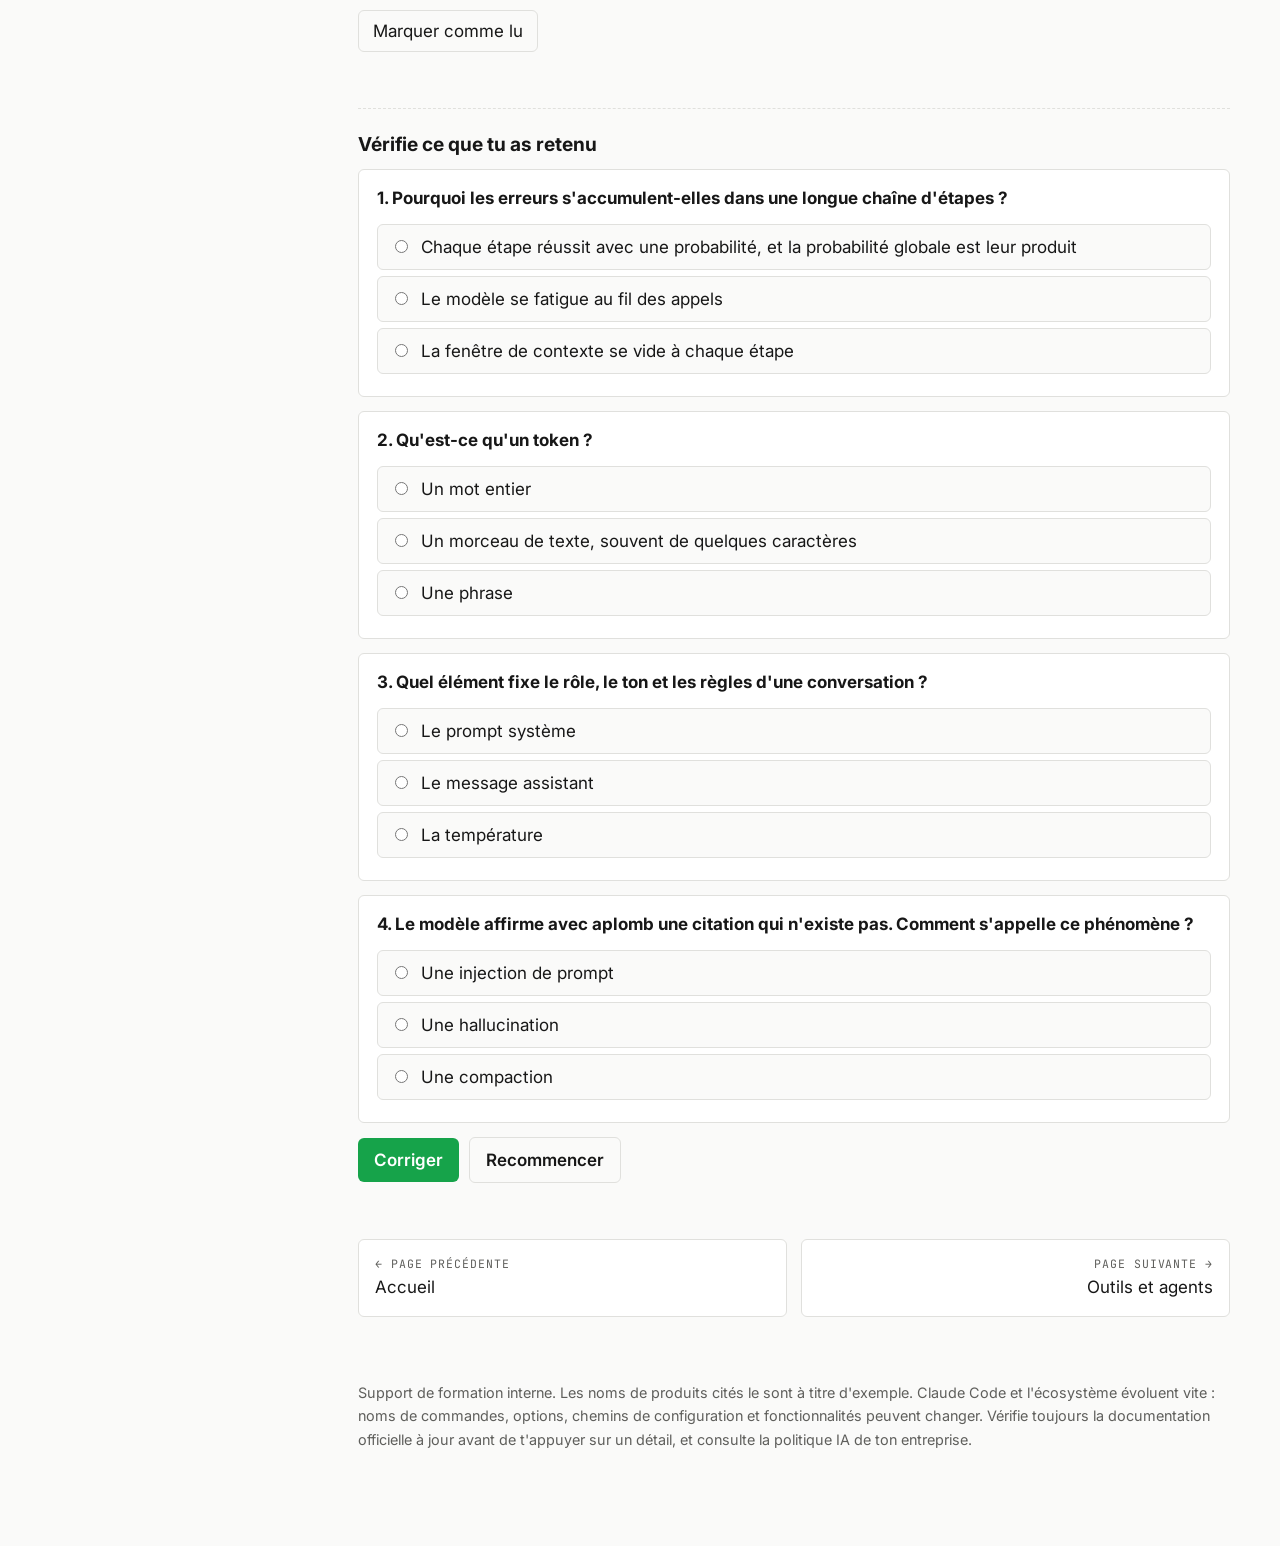
==== commit ac2b0c31: "feat: allège le rendu et sommaire mobile en panneau Niveaux en simples intitulés avec filet, callout" ====
--- a/1-bases.html
+++ b/1-bases.html
@@ -63,7 +63,7 @@
             <label for="rel-n">Nombre d'étapes</label><input id="rel-n" type="range" min="1" max="40" value="10"><span class="stat" id="rel-n-v">10</span>
           </div>
           <p style="margin-bottom:0">Chances de réussir toute la tâche : <span class="big" id="rel-out">60 %</span></p>
-          <div class="meter" aria-hidden="true"><i id="rel-bar" style="background:var(--l3)"></i></div>
+          <div class="meter" aria-hidden="true"><i id="rel-bar" ></i></div>
         </div>
         <p>Leçons d'ingénierie qui en découlent : réduire le nombre d'étapes, rendre chaque étape vérifiable (tests, validations), permettre à l'agent de <i>se corriger</i> grâce à un retour objectif, et placer un point de contrôle humain là où l'erreur coûte cher. C'est le fil rouge de ce support.</p>
       </div>
--- a/assets/style.css
+++ b/assets/style.css
@@ -13,28 +13,27 @@
   --accent-soft: #dcf5e5;
   --warn: #a16207;
   --warn-soft: #f7ecd2;
-  --l3: #6d5bd0;
-  --l3-soft: #e9e5fa;
   --bad: #c62828;
   --bad-soft: #fbe0de;
   --ok: #16a34a;
   --ok-soft: #dcf5e5;
   --display: "Inter", "Segoe UI", system-ui, sans-serif;
   --body: "Inter", "Segoe UI", system-ui, sans-serif;
+  --measure: none;
   --mono: "JetBrains Mono", ui-monospace, Menlo, Consolas, monospace;
 }
 @media (prefers-color-scheme: dark) {
   :root:not([data-theme="light"]) {
     --bg: #0a0a0a; --surface: #141414; --surface-2: #1d1d1d; --fg: #ededed; --muted: #9a9a9a;
     --line: #2a2a2a; --accent: #4ade80; --accent-ink: #06210f; --accent-soft: #12301d;
-    --warn: #e6b450; --warn-soft: #2e2410; --l3: #a99bff; --l3-soft: #231f45;
+    --warn: #e6b450; --warn-soft: #2e2410;
     --bad: #ff7b72; --bad-soft: #3a1b19; --ok: #4ade80; --ok-soft: #12301d; color-scheme: dark;
   }
 }
 :root[data-theme="dark"] {
   --bg: #0a0a0a; --surface: #141414; --surface-2: #1d1d1d; --fg: #ededed; --muted: #9a9a9a;
   --line: #2a2a2a; --accent: #4ade80; --accent-ink: #06210f; --accent-soft: #12301d;
-  --warn: #e6b450; --warn-soft: #2e2410; --l3: #a99bff; --l3-soft: #231f45;
+  --warn: #e6b450; --warn-soft: #2e2410;
   --bad: #ff7b72; --bad-soft: #3a1b19; --ok: #4ade80; --ok-soft: #12301d; color-scheme: dark;
 }
 
@@ -44,13 +43,12 @@
 h1 { font-size: clamp(2rem, 4.6vw, 3.1rem); font-weight: 700; letter-spacing: -0.03em; }
 h2 { font-size: clamp(1.6rem, 3.2vw, 2.1rem); font-weight: 700; letter-spacing: -0.02em; }
 h3 { font-size: 1.2rem; font-weight: 700; margin-top: 1.6rem; }
-p { margin: 1em 0; max-width: 64ch; }
+p { margin: 1em 0; max-width: var(--measure); }
 .lvl p, .lvl li { line-height: 1.7; }
-.lvl[data-lvl="2"], .lvl[data-lvl="3"] { background: color-mix(in srgb, var(--lc) 6%, transparent); padding: 12px 18px 14px; border-radius: 0 10px 10px 0; }
 .lvl h3 { margin-top: 1.9rem; margin-bottom: 0.2rem; }
 a { color: var(--accent); }
 code, .mono { font-family: var(--mono); font-size: 0.86em; background: var(--surface-2); padding: 0.1em 0.35em; border-radius: 4px; }
-pre.code { overflow-x: auto; background: var(--surface-2); padding: 12px 14px; border-radius: 8px; margin: 14px 0; font-family: var(--mono); font-size: 0.82rem; line-height: 1.5; max-width: 100%; }
+pre.code { overflow-x: auto; background: var(--surface-2); padding: 12px 14px; border-radius: 6px; margin: 14px 0; font-family: var(--mono); font-size: 0.82rem; line-height: 1.5; max-width: var(--measure); }
 pre.code code { background: none; padding: 0; font-size: inherit; }
 .fname { display: inline-block; font-family: var(--mono); font-size: 0.78rem; color: var(--muted); margin-top: 10px; }
 :focus-visible { outline: 3px solid var(--accent); outline-offset: 2px; }
@@ -73,24 +71,33 @@
 .progress > i { display: block; height: 100%; width: 0; background: var(--accent); transition: width .3s; }
 .progress-label { font-size: 0.85rem; color: var(--muted); margin: 0 0 14px; }
 .lvl-ctl { margin: 0 0 14px; }
-.lvl-opts { display: flex; flex-direction: column; gap: 6px; }
-.lvl-opt { text-align: left; background: var(--surface); color: var(--fg); border: 1px solid var(--line); border-radius: 8px; padding: 7px 10px; }
-.lvl-opt b { display: block; font-size: 0.9rem; }
-.lvl-opt span { display: block; font-size: 0.8rem; color: var(--muted); }
-.lvl-opt[aria-pressed="true"] { background: var(--accent); color: var(--accent-ink); border-color: var(--accent); }
-.lvl-opt[aria-pressed="true"] span { color: inherit; opacity: 0.9; }
+.lvl-opts { display: flex; border: 1px solid var(--line); border-radius: 6px; overflow: hidden; background: var(--surface); }
+.lvl-opt { flex: 1; background: none; color: var(--muted); border: 0; padding: 6px 0; font-weight: 600; }
+.lvl-opt + .lvl-opt { border-left: 1px solid var(--line); }
+.lvl-opt:hover { color: var(--fg); }
+.lvl-opt[aria-pressed="true"] { background: var(--accent); color: var(--accent-ink); }
+.lvl-hint { font-size: 0.8rem; color: var(--muted); margin: 6px 0 0; }
+.readbar { position: fixed; top: 0; left: 0; right: 0; height: 3px; z-index: 36; background: transparent; }
+.readbar i { display: block; height: 100%; width: 0; background: var(--accent); }
+a.anchor { margin-left: 0.4em; color: var(--muted); text-decoration: none; opacity: 0; font-weight: 400; }
+h2:hover a.anchor, h3:hover a.anchor, a.anchor:focus-visible { opacity: 1; }
+.toc-bar, .toc-backdrop { display: none; }
 @media (max-width: 899px) {
-  .toc { position: static; max-height: none; background: var(--surface); border: 1px solid var(--line); border-radius: 10px; padding: 12px 14px; }
-  .toc ol { display: none; }
-  .toc.open ol { display: flex; }
-  .toc-toggle { display: inline-block !important; }
-}
-.toc-toggle { display: none; margin-top: 4px; background: none; border: 1px solid var(--line); color: var(--fg); border-radius: 6px; padding: 6px 12px; }
+  body { padding-top: 56px; }
+  .toc-bar { display: flex; align-items: center; position: fixed; top: 0; left: 0; right: 0; height: 44px; padding: 0 16px; z-index: 35; background: var(--bg); border-bottom: 1px solid var(--line); }
+  .toc-toggle { background: none; border: 1px solid var(--line); color: var(--fg); border-radius: 6px; padding: 5px 12px; }
+  .toc-backdrop { display: block; position: fixed; inset: 0; z-index: 39; background: rgba(0,0,0,.45); }
+  .toc-backdrop[hidden] { display: none; }
+  .toc { position: fixed; top: 0; bottom: 0; left: 0; align-self: stretch; height: 100dvh; width: min(320px, 88vw); max-height: none; z-index: 40; background: var(--surface); border-right: 1px solid var(--line); padding: 16px; overflow-y: auto; overscroll-behavior: contain; transform: translateX(-100%); visibility: hidden; transition: transform .2s, visibility .2s; }
+  .toc.open { transform: none; visibility: visible; }
+  body.toc-lock { overflow: hidden; }
+}
+@media (max-width: 899px) and (prefers-reduced-motion: reduce) { .toc { transition: none; } }
 
 /* en-tête */
 .hero { padding: 24px 0 8px; }
 .eyebrow { font-family: var(--mono); font-size: 0.8rem; text-transform: uppercase; letter-spacing: 0.1em; color: var(--accent); margin: 0 0 12px; }
-.hero p.lead { font-size: 1.25rem; color: var(--muted); max-width: 58ch; }
+.hero p.lead { font-size: 1.25rem; color: var(--muted); max-width: var(--measure); }
 .hero-meta { display: flex; flex-wrap: wrap; gap: 8px 20px; margin-top: 16px; font-size: 0.95rem; color: var(--muted); align-items: center; }
 .hero-meta b { color: var(--fg); }
 .theme-btn { margin-left: auto; background: none; border: 1px solid var(--line); color: var(--fg); border-radius: 6px; padding: 4px 10px; font-size: 0.85rem; }
@@ -98,36 +105,31 @@
 /* sections */
 section.chap { padding: 72px 0 16px; border-top: 1px solid var(--line); margin-top: 72px; scroll-margin-top: 16px; }
 section.chap:first-of-type { margin-top: 32px; }
-.part-banner { font-family: var(--display); font-size: clamp(1.2rem, 2.4vw, 1.5rem); color: var(--accent); margin: 0 0 22px; padding-bottom: 8px; border-bottom: 2px solid var(--accent); max-width: 68ch; }
+.part-banner { font-family: var(--display); font-size: clamp(1.2rem, 2.4vw, 1.5rem); color: var(--accent); margin: 0 0 22px; padding-bottom: 8px; border-bottom: 2px solid var(--accent); max-width: var(--measure); }
 .chap-head { display: flex; align-items: baseline; gap: 14px; margin-bottom: 8px; }
 .chap-num { font-family: var(--mono); font-size: 0.85rem; color: var(--accent); border: 1px solid var(--accent); border-radius: 4px; padding: 1px 7px; flex: none; }
 .goal { color: var(--muted); font-style: italic; margin-top: 4px; }
 
 /* niveaux d'explication */
-.lvl { --lc: var(--accent); margin: 36px 0; padding: 2px 0 2px 20px; border-left: 2px solid var(--lc); }
-.lvl[data-lvl="2"] { --lc: var(--warn); }
-.lvl[data-lvl="3"] { --lc: var(--l3); }
-.lvl::before { display: inline-block; font-family: var(--mono); font-size: 0.72rem; text-transform: uppercase; letter-spacing: 0.08em; color: var(--lc); border: 1px solid var(--lc); border-radius: 4px; padding: 2px 8px; margin-bottom: 4px; }
+.lvl { margin: 40px 0; padding-top: 14px; border-top: 1px solid var(--line); }
+.lvl::before { display: block; font-family: var(--mono); font-size: 0.72rem; text-transform: uppercase; letter-spacing: 0.1em; color: var(--muted); margin-bottom: 4px; }
 .lvl[data-lvl="1"]::before { content: "Niveau 1 · Découverte"; }
 .lvl[data-lvl="2"]::before { content: "Niveau 2 · Intermédiaire"; }
 .lvl[data-lvl="3"]::before { content: "Niveau 3 · Expert"; }
 body[data-maxlvl="1"] .lvl[data-lvl="2"], body[data-maxlvl="1"] .lvl[data-lvl="3"], body[data-maxlvl="2"] .lvl[data-lvl="3"] { display: none; }
 .lvl > h3:first-of-type { margin-top: 0.6rem; }
 
-.callout { border-radius: 10px; padding: 14px 18px; margin: 22px 0; max-width: 68ch; border: 1px solid var(--line); border-left-width: 3px; background: var(--surface); }
-.callout > b:first-child { display: block; font-family: var(--display); margin-bottom: 4px; }
+.callout { border-radius: 6px; padding: 12px 16px; margin: 22px 0; max-width: var(--measure); background: var(--surface-2); }
+.callout > b:first-child { display: block; font-family: var(--mono); font-size: 0.72rem; font-weight: 600; text-transform: uppercase; letter-spacing: 0.1em; color: var(--muted); margin-bottom: 4px; }
 .callout p { margin: 0.4em 0; }
-.callout.analogy { background: var(--surface); border-left-color: var(--accent); }
-.callout.warn { background: var(--surface); border-left-color: var(--warn); }
-.callout.bad { background: var(--surface); border-left-color: var(--bad); }
-.callout.key { border-left-color: var(--accent); background: var(--accent-soft); }
-.callout.deep { background: var(--surface); border-left-color: var(--l3); }
-
-ul.clean { padding-left: 1.2em; max-width: 68ch; }
+.callout.warn > b:first-child { color: var(--warn); }
+.callout.bad > b:first-child { color: var(--bad); }
+
+ul.clean { padding-left: 1.2em; max-width: var(--measure); }
 ul.clean li, ol.clean li { margin: 0.35em 0; }
-ol.clean { max-width: 68ch; padding-left: 1.3em; }
-.cols { display: grid; grid-template-columns: repeat(auto-fit, minmax(240px, 1fr)); gap: 14px; margin: 20px 0; }
-.card { background: var(--surface); border: 1px solid var(--line); border-radius: 12px; padding: 16px 18px; min-width: 0; }
+ol.clean { max-width: var(--measure); padding-left: 1.3em; }
+.cols { max-width: var(--measure); display: grid; grid-template-columns: repeat(auto-fit, minmax(240px, 1fr)); gap: 14px; margin: 20px 0; }
+.card { border-top: 1px solid var(--line); padding: 12px 0 4px; min-width: 0; }
 .card h4 { margin: 0 0 4px; font-size: 1.05rem; }
 .card p { margin: 0.3em 0; font-size: 0.97rem; max-width: none; }
 .card ul { margin: 6px 0 0; padding-left: 1.1em; font-size: 0.97rem; }
@@ -138,7 +140,7 @@
 th, td { text-align: left; padding: 9px 12px; border-bottom: 1px solid var(--line); vertical-align: top; }
 th { font-family: var(--display); background: var(--surface-2); }
 
-.chat { display: flex; flex-direction: column; gap: 8px; max-width: 640px; margin: 20px 0; }
+.chat { display: flex; flex-direction: column; gap: 8px; max-width: var(--measure); margin: 20px 0; }
 .msg { padding: 10px 14px; border-radius: 12px; max-width: 90%; font-size: 0.97rem; }
 .msg small { display: block; font-family: var(--mono); font-size: 0.7rem; text-transform: uppercase; letter-spacing: .06em; opacity: .7; margin-bottom: 2px; }
 .msg.sys { background: var(--surface-2); align-self: stretch; max-width: none; }
@@ -146,10 +148,10 @@
 .msg.ai { background: var(--surface); border: 1px solid var(--line); align-self: flex-start; }
 
 /* démos */
-.demo { background: var(--surface); border: 1px solid var(--line); border-radius: 12px; padding: 18px; margin: 28px 0; max-width: 760px; }
+.demo { background: var(--surface); border: 1px solid var(--line); border-radius: 6px; padding: 18px; margin: 28px 0; max-width: var(--measure); }
 .demo > .demo-label { font-family: var(--mono); font-size: 0.75rem; text-transform: uppercase; letter-spacing: .1em; color: var(--accent); margin-bottom: 10px; display: block; }
-.demo textarea { width: 100%; min-height: 90px; resize: vertical; font: inherit; padding: 10px; border-radius: 8px; border: 1px solid var(--line); background: var(--bg); color: var(--fg); }
-.btn { background: var(--accent); color: var(--accent-ink); border: 0; border-radius: 8px; padding: 8px 16px; font-weight: 600; }
+.demo textarea { width: 100%; min-height: 90px; resize: vertical; font: inherit; padding: 10px; border-radius: 6px; border: 1px solid var(--line); background: var(--bg); color: var(--fg); }
+.btn { background: var(--accent); color: var(--accent-ink); border: 0; border-radius: 6px; padding: 8px 16px; font-weight: 600; }
 .btn.ghost { background: transparent; color: var(--fg); border: 1px solid var(--line); }
 .btn:disabled { opacity: .45; cursor: default; }
 .row { display: flex; flex-wrap: wrap; gap: 10px; align-items: center; margin-top: 12px; }
@@ -164,8 +166,8 @@
 .meter > i { display: block; height: 100%; width: 0; background: var(--accent); transition: width .2s; }
 .stat { font-family: var(--mono); font-size: 0.88rem; color: var(--muted); }
 .sliders { display: grid; grid-template-columns: auto 1fr auto; gap: 8px 12px; align-items: center; margin-top: 8px; }
-.sliders input[type="range"] { width: 100%; accent-color: var(--l3); }
-.big { font-family: var(--display); font-size: 2.2rem; font-weight: 700; color: var(--l3); }
+.sliders input[type="range"] { width: 100%; accent-color: var(--accent); }
+.big { font-family: var(--display); font-size: 2.2rem; font-weight: 700; color: var(--accent); }
 
 .steps { list-style: none; padding: 0; margin: 14px 0 0; display: flex; flex-direction: column; gap: 8px; }
 .steps li { border-left: 4px solid var(--line); background: var(--bg); padding: 8px 12px; border-radius: 0 8px 8px 0; font-size: 0.97rem; animation: pop .25s ease-out; }
@@ -173,19 +175,19 @@
 .steps li.think { border-color: var(--warn); } .steps li.think .k { color: var(--warn); }
 .steps li.act { border-color: var(--accent); } .steps li.act .k { color: var(--accent); }
 .steps li.obs { border-color: var(--muted); } .steps li.obs .k { color: var(--muted); }
-.steps li.ask { border-color: var(--l3); background: var(--l3-soft); } .steps li.ask .k { color: var(--l3); }
+.steps li.ask { border-color: var(--accent); background: var(--accent-soft); } .steps li.ask .k { color: var(--accent); }
 .steps li.final { border-color: var(--ok); background: var(--ok-soft); } .steps li.final .k { color: var(--ok); }
 @keyframes pop { from { opacity: 0; transform: translateY(6px); } to { opacity: 1; transform: none; } }
 @media (prefers-reduced-motion: reduce) { .steps li { animation: none; } .meter > i, .progress > i { transition: none; } }
 
-.diagram { background: var(--surface); border: 1px solid var(--line); border-radius: 12px; padding: 16px; margin: 24px 0; overflow-x: auto; }
+.diagram { max-width: var(--measure); background: var(--surface); border: 1px solid var(--line); border-radius: 6px; padding: 16px; margin: 24px 0; overflow-x: auto; }
 .diagram svg { display: block; margin: 0 auto; min-width: 520px; max-width: 100%; height: auto; }
 .diagram text { fill: var(--fg); font-family: var(--body); font-size: 14px; }
 .diagram .sm { font-size: 12px; fill: var(--muted); }
 .diagram .box { fill: var(--surface-2); stroke: var(--line); }
 .diagram .box-a { fill: var(--accent-soft); stroke: var(--accent); }
 .diagram .box-w { fill: var(--warn-soft); stroke: var(--warn); }
-.diagram .box-p { fill: var(--l3-soft); stroke: var(--l3); }
+.diagram .box-p { fill: var(--surface-2); stroke: var(--muted); }
 .diagram .box-ok { fill: var(--ok-soft); stroke: var(--ok); }
 .diagram .ln { stroke: var(--muted); stroke-width: 1.6; fill: none; }
 .diagram .ln-a { stroke: var(--accent); stroke-width: 2; fill: none; }
@@ -193,19 +195,24 @@
 .caption { font-size: 0.88rem; color: var(--muted); text-align: center; margin: 8px auto 0; }
 
 .done-row { margin-top: 28px; display: flex; align-items: center; gap: 10px; }
-.done-row button { background: none; border: 1px solid var(--line); color: var(--fg); border-radius: 8px; padding: 6px 14px; }
+.done-row button { background: none; border: 1px solid var(--line); color: var(--fg); border-radius: 6px; padding: 6px 14px; }
 .done-row button[aria-pressed="true"] { background: var(--ok-soft); border-color: var(--ok); color: var(--ok); font-weight: 600; }
 
-dl.gl { margin: 16px 0; max-width: 72ch; }
+dl.gl { margin: 16px 0; max-width: var(--measure); }
 dl.gl div { padding: 10px 0; border-bottom: 1px solid var(--line); }
 dl.gl dt { font-family: var(--display); font-weight: 700; }
 dl.gl dd { margin: 2px 0 0; color: var(--muted); }
-.gl-search { width: 100%; max-width: 420px; padding: 9px 12px; border-radius: 8px; border: 1px solid var(--line); background: var(--surface); color: var(--fg); font: inherit; }
-
-.q { border: 1px solid var(--line); background: var(--surface); border-radius: 10px; padding: 14px 18px; margin: 14px 0; max-width: 72ch; }
+.gl-search { width: 100%; max-width: 420px; padding: 9px 12px; border-radius: 6px; border: 1px solid var(--line); background: var(--surface); color: var(--fg); font: inherit; }
+
+.q { border: 1px solid var(--line); background: var(--surface); border-radius: 6px; padding: 14px 18px; margin: 14px 0; max-width: var(--measure); }
 .q fieldset { border: 0; padding: 0; margin: 0; min-width: 0; }
 .q legend { font-weight: 700; padding: 0; margin-bottom: 6px; }
-.q label { display: flex; gap: 10px; align-items: baseline; padding: 5px 0; cursor: pointer; }
+.q label { display: flex; gap: 10px; align-items: baseline; padding: 8px 12px; margin: 6px 0; cursor: pointer; border: 1px solid var(--line); border-radius: 6px; background: var(--bg); transition: border-color .15s, background .15s; }
+.q label:hover { border-color: var(--accent); }
+.q label:has(input:checked) { border-color: var(--accent); background: var(--accent-soft); }
+.q.wrong label:has(input:checked) { border-color: var(--bad); background: var(--bad-soft); }
+.q label.is-answer { border-color: var(--ok); background: var(--ok-soft); }
+.q input { accent-color: var(--accent); }
 .q .fb { margin-top: 8px; font-size: 0.95rem; }
 .q.right { border-color: var(--ok); } .q.wrong { border-color: var(--bad); }
 .q.right .fb { color: var(--ok); } .q.wrong .fb { color: var(--bad); }
@@ -216,8 +223,8 @@
 /* ---- ajouts multi-pages ---- */
 .sr-only { position: absolute; width: 1px; height: 1px; overflow: hidden; clip: rect(0 0 0 0); white-space: nowrap; }
 .toc-search { position: relative; margin: 0 0 14px; }
-.toc-search input { width: 100%; padding: 7px 10px; border-radius: 8px; border: 1px solid var(--line); background: var(--surface); color: var(--fg); font: inherit; font-size: 0.9rem; }
-.toc-search ul { list-style: none; margin: 4px 0 0; padding: 4px; background: var(--surface); border: 1px solid var(--line); border-radius: 8px; }
+.toc-search input { width: 100%; padding: 7px 10px; border-radius: 6px; border: 1px solid var(--line); background: var(--surface); color: var(--fg); font: inherit; font-size: 0.9rem; }
+.toc-search ul { list-style: none; margin: 4px 0 0; padding: 4px; background: var(--surface); border: 1px solid var(--line); border-radius: 6px; }
 .toc-search ul[hidden] { display: none; }
 .toc-search li a { display: block; padding: 5px 8px; text-decoration: none; color: var(--fg); border-radius: 6px; font-size: 0.88rem; }
 .toc-search li a:hover, .toc-search li a:focus-visible { background: var(--accent-soft); }
@@ -232,18 +239,18 @@
 .page-meta { font-size: 0.92rem; color: var(--muted); margin: 6px 0 0; display: flex; flex-wrap: wrap; gap: 4px 18px; }
 .page-meta b { color: var(--fg); }
 .pager { display: grid; grid-template-columns: repeat(auto-fit, minmax(220px, 1fr)); gap: 14px; margin-top: 56px; }
-.pager a { display: block; padding: 14px 16px; border: 1px solid var(--line); border-radius: 10px; background: var(--surface); text-decoration: none; color: var(--fg); }
+.pager a { display: block; padding: 14px 16px; border: 1px solid var(--line); border-radius: 6px; background: var(--surface); text-decoration: none; color: var(--fg); }
 .pager a:hover { border-color: var(--accent); }
 .pager a small { display: block; color: var(--muted); font-family: var(--mono); font-size: 0.72rem; text-transform: uppercase; letter-spacing: 0.08em; }
 .pager a.next { text-align: right; }
 
 .term { border-bottom: 1px dotted var(--accent); cursor: help; }
-#tip { position: absolute; z-index: 20; max-width: 320px; background: var(--fg); color: var(--bg); padding: 8px 12px; border-radius: 8px; font-size: 0.88rem; line-height: 1.4; box-shadow: 0 4px 16px rgba(0,0,0,.25); }
+#tip { position: absolute; z-index: 20; max-width: 320px; background: var(--fg); color: var(--bg); padding: 8px 12px; border-radius: 6px; font-size: 0.88rem; line-height: 1.4; box-shadow: 0 4px 16px rgba(0,0,0,.25); }
 #tip[hidden] { display: none; }
 #tip b { display: block; margin-bottom: 2px; }
 
 .home-grid { display: grid; grid-template-columns: repeat(auto-fit, minmax(260px, 1fr)); gap: 14px; margin: 20px 0; }
-.home-card { display: block; text-decoration: none; color: var(--fg); background: var(--surface); border: 1px solid var(--line); border-radius: 10px; padding: 14px 16px; }
+.home-card { display: block; text-decoration: none; color: var(--fg); background: var(--surface); border: 1px solid var(--line); border-radius: 6px; padding: 14px 16px; }
 .home-card:hover { border-color: var(--accent); }
 .home-card h3 { margin: 4px 0 6px; font-size: 1.1rem; }
 .home-card p { font-size: 0.95rem; margin: 0.3em 0; }
@@ -256,3 +263,29 @@
 .retenir { margin-top: 28px; }
 .retenir ul { margin: 6px 0; }
 .retenir p { margin: 0.6em 0 0; font-size: 0.95rem; }
+
+/* accueil */
+.btn.cta { display: inline-block; text-decoration: none; margin-top: 20px; padding: 12px 22px; font-size: 1.05rem; border-radius: 6px; }
+.btn.cta:hover { filter: brightness(1.08); }
+.btn.cta[hidden] { display: none; }
+.hero-meta { font-size: 0.85rem; margin-top: 28px; }
+.home-card { transition: border-color .15s; position: relative; }
+.home-card .ring { position: absolute; top: 14px; right: 14px; width: 26px; height: 26px; border-radius: 50%; background: conic-gradient(var(--accent) var(--p, 0%), var(--line) 0); }
+.home-card .ring::after { content: ""; position: absolute; inset: 5px; border-radius: 50%; background: var(--surface); }
+@media (prefers-reduced-motion: reduce) { .home-card { transition: none; } }
+
+/* code : bouton copier */
+pre.code { position: relative; }
+.copy-btn { position: absolute; top: 8px; right: 8px; font: 600 0.7rem var(--mono); background: var(--surface); color: var(--muted); border: 1px solid var(--line); border-radius: 6px; padding: 3px 8px; opacity: 0; transition: opacity .15s; }
+pre.code:hover .copy-btn, .copy-btn:focus-visible { opacity: 1; }
+.copy-btn:hover { color: var(--fg); }
+/* démos : habillage */
+.demo { border-radius: 6px; }
+.demo textarea:focus-visible, .gl-search:focus-visible, .toc-search input:focus-visible { outline: 2px solid var(--accent); outline-offset: 1px; }
+.btn { transition: filter .15s; }
+.btn:hover:not(:disabled) { filter: brightness(1.08); }
+#score:not(:empty) { padding: 10px 14px; background: var(--surface); border: 1px solid var(--line); border-radius: 6px; display: inline-block; }
+
+.home-link { display: block; margin: 0 0 14px; padding: 6px 8px; border-radius: 6px; font-weight: 600; font-size: 0.9rem; text-decoration: none; color: var(--muted); }
+.home-link:hover { background: var(--surface-2); color: var(--fg); }
+.home-link.current { background: var(--accent-soft); color: var(--fg); }
